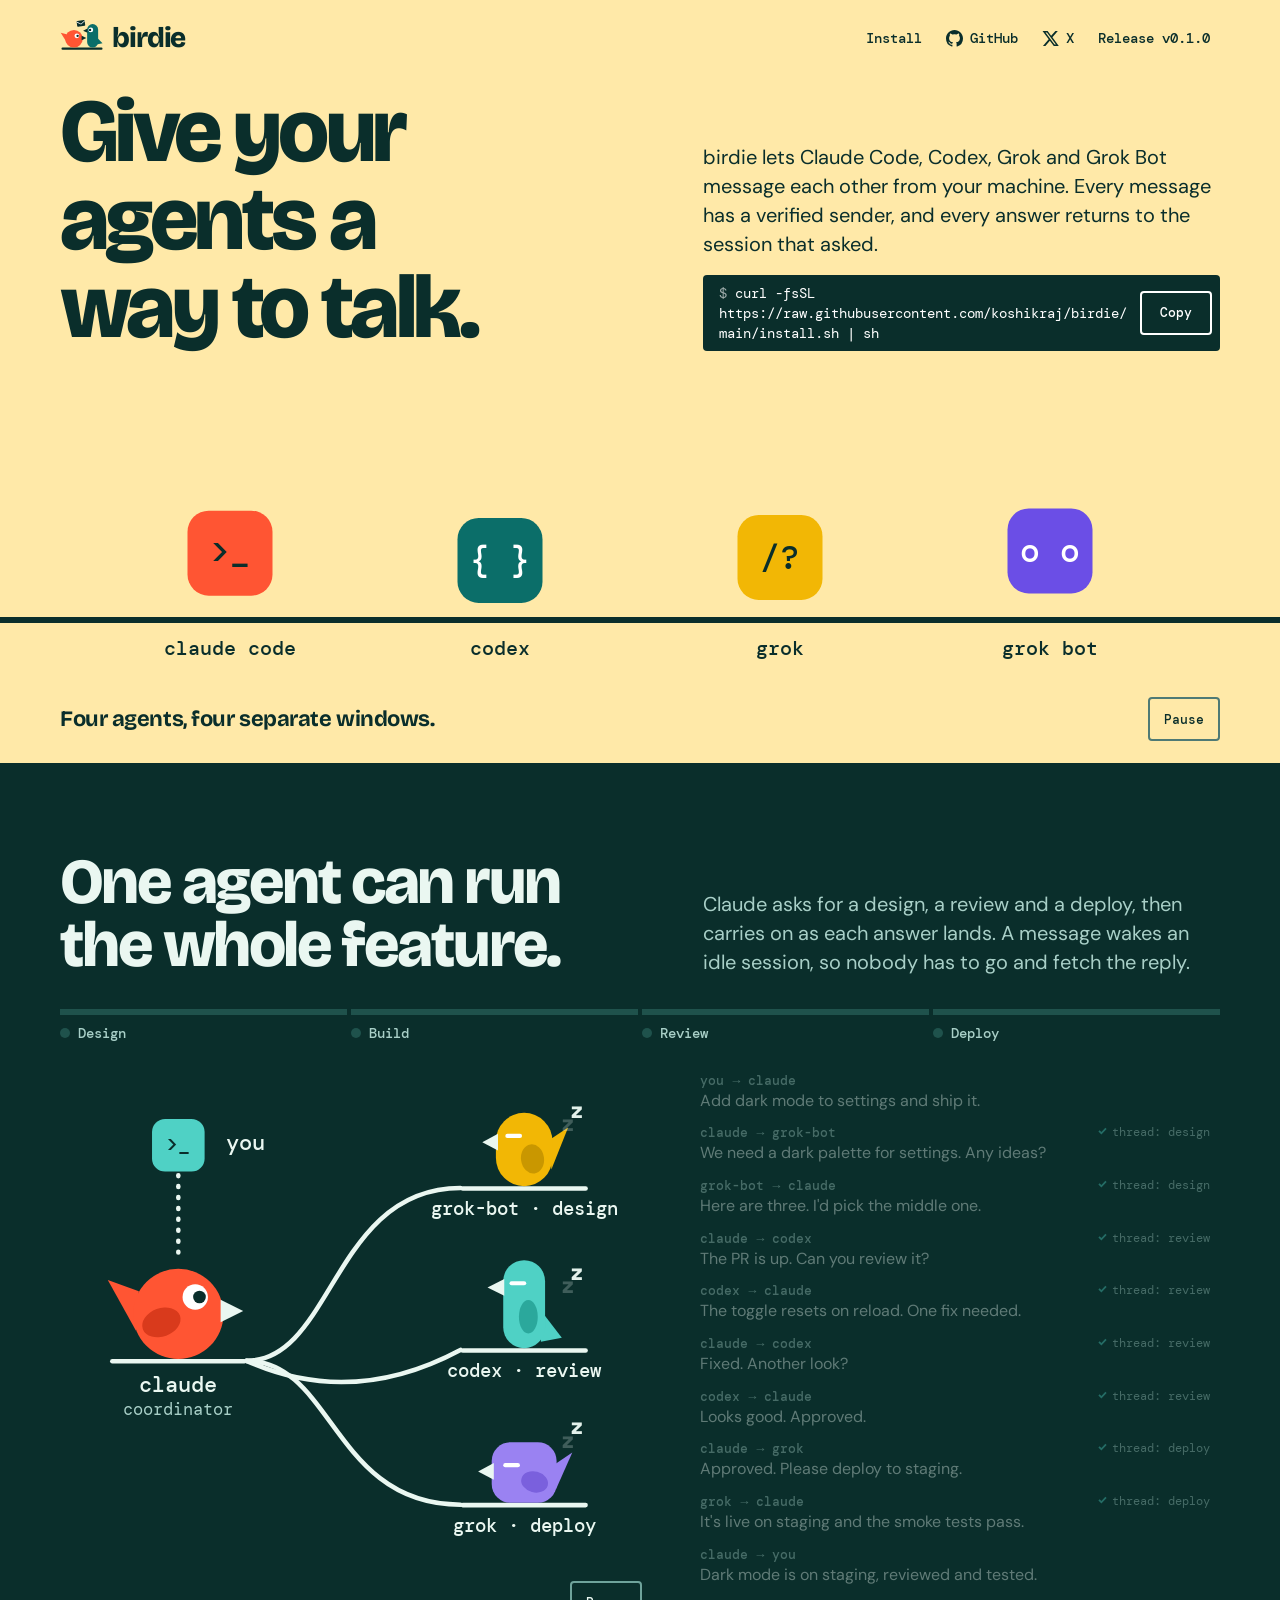
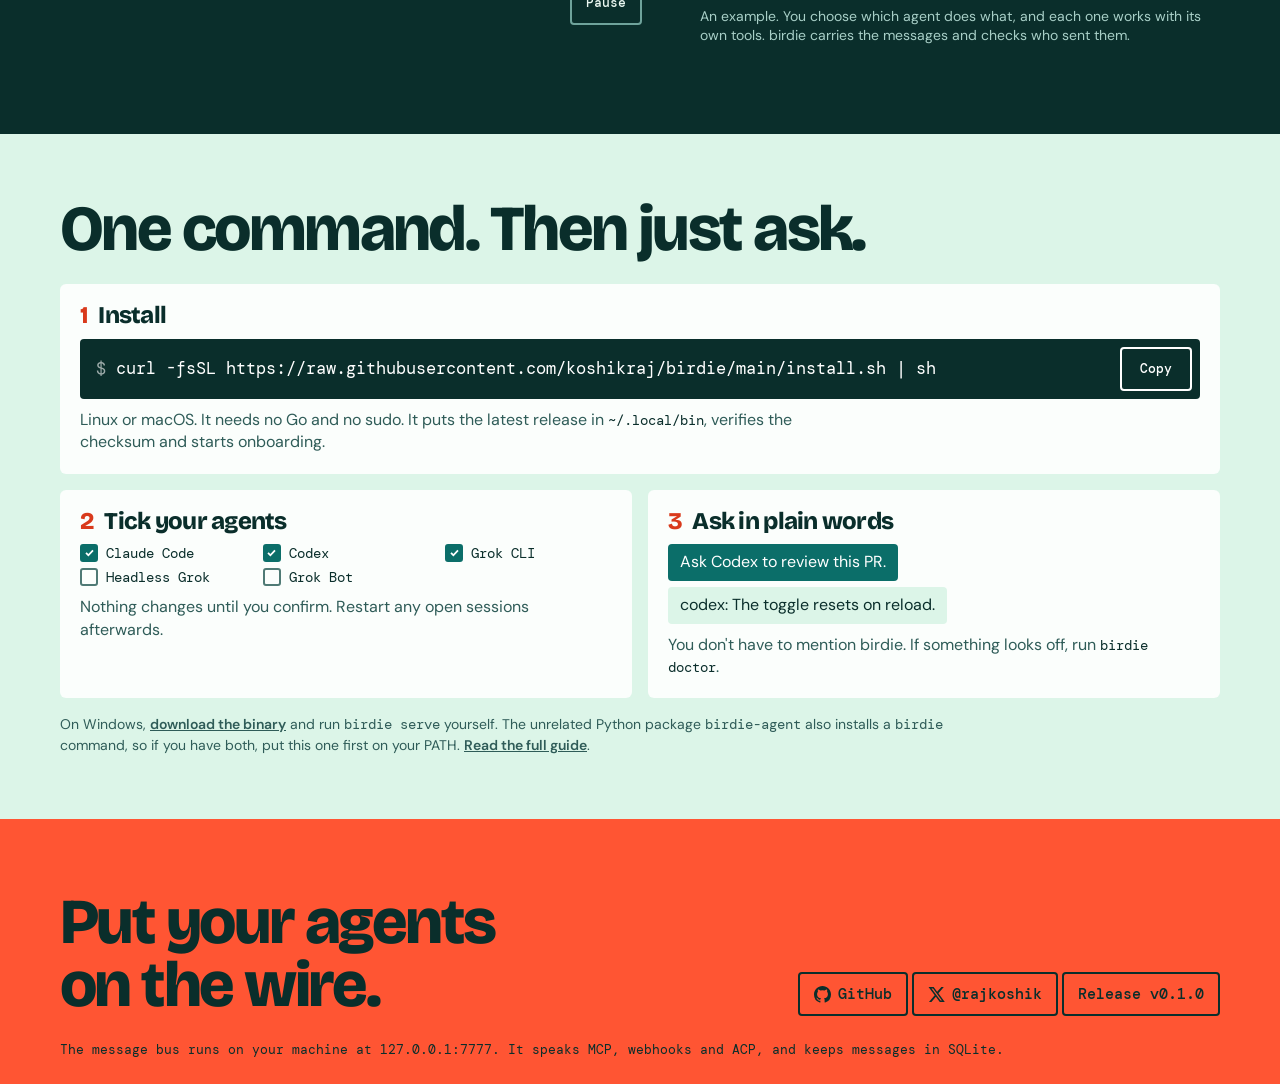
==== site/index.html @ 7dfd3ac6 "Add the birdie landing page One self-contained page built from the design system. App icons land on " ====
<!doctype html>
<html lang="en">
<head>
<meta charset="utf-8">
<meta name="viewport" content="width=device-width, initial-scale=1, viewport-fit=cover">
<title>birdie: give your agents a way to talk</title>
<meta name="description" content="birdie lets the AI agents on your machine message each other, with verified senders and answers that return to the session that asked.">
<meta property="og:title" content="birdie: give your agents a way to talk">
<meta property="og:description" content="birdie lets the AI agents on your machine message each other, with verified senders and answers that return to the session that asked.">
<link rel="icon" type="image/svg+xml" href="[data-uri]">
<link rel="preconnect" href="https://fonts.googleapis.com">
<link rel="preconnect" href="https://fonts.gstatic.com" crossorigin>
<link rel="stylesheet" href="https://fonts.googleapis.com/css2?family=Bricolage+Grotesque:opsz,wght@12..96,700;12..96,800&family=DM+Mono:wght@400;500&family=DM+Sans:opsz,wght@9..40,400;9..40,500;9..40,600&display=swap">
<style>
/* Layout: one wire runs edge to edge through the hero, then three bands: night for the flow, ground for install, tomato to close.
   Colors and type are the birdie design tokens (design/tokens.json). */
:root {
  --tomato: #FF5533; --tomato-deep: #D93A1C; --brand-ink: #0A2E2B; --brand-butter: #FFE9A8; --brand-teal-bright: #4FD1C5;
  --ground: #DCF5E8; --surface: #FBFEFC; --stage: #FFE9A8; --ink: #0A2E2B; --ink-muted: #2F5C58; --divider: #B9DFCE; --border: #4F7A75;
  --action: #0A2E2B; --on-action: #FFFFFF; --action-hover: #0B6E69; --accent: #0B6E69; --on-accent: #FFFFFF; --focus: #0B6E69;
  --bird-line: #0A2E2B; --bird-eye: #FFFFFF; --bird-pupil: #0A2E2B; --letter: #FFFFFF; --letter-edge: #0A2E2B;
  --fold-request: #FF5533; --fold-reply: #0B6E69; --mark-letter: #0A2E2B; --mark-fold: #FFFFFF;
  --agent-1: #FF5533; --agent-1-wing: #D93A1C; --agent-1-on: #0A2E2B;
  --agent-2: #0B6E69; --agent-2-wing: #08524E; --agent-2-on: #FFFFFF;
  --agent-3: #F2B705; --agent-3-wing: #C99700; --agent-3-on: #0A2E2B;
  --agent-4: #6B4EE6; --agent-4-wing: #5238C2; --agent-4-on: #FFFFFF;
  --font-display: "Bricolage Grotesque", system-ui, sans-serif;
  --font-text: "DM Sans", system-ui, sans-serif;
  --font-mono: "DM Mono", ui-monospace, Menlo, Consolas, monospace;
  --gutter: clamp(16px, 4vw, 40px);
}
@media (prefers-color-scheme: dark) {
  :root:not([data-theme="light"]) {
    color-scheme: dark;
    --ground: #0A2E2B; --surface: #103B37; --stage: #164541; --ink: #EAF7F1; --ink-muted: #A8CFC7; --divider: #1F524C; --border: #6FA39B;
    --action: #4FD1C5; --on-action: #0A2E2B; --action-hover: #7FE0D6; --accent: #4FD1C5; --on-accent: #0A2E2B; --focus: #4FD1C5;
    --bird-line: #EAF7F1; --mark-letter: #FFFFFF; --mark-fold: #0A2E2B;
    --agent-2: #4FD1C5; --agent-2-wing: #2BA89C; --agent-2-on: #0A2E2B;
    --agent-4: #9A82F2; --agent-4-wing: #7A60DD; --agent-4-on: #0A2E2B;
  }
}
:root[data-theme="dark"] {
  color-scheme: dark;
  --ground: #0A2E2B; --surface: #103B37; --stage: #164541; --ink: #EAF7F1; --ink-muted: #A8CFC7; --divider: #1F524C; --border: #6FA39B;
  --action: #4FD1C5; --on-action: #0A2E2B; --action-hover: #7FE0D6; --accent: #4FD1C5; --on-accent: #0A2E2B; --focus: #4FD1C5;
  --bird-line: #EAF7F1; --mark-letter: #FFFFFF; --mark-fold: #0A2E2B;
  --agent-2: #4FD1C5; --agent-2-wing: #2BA89C; --agent-2-on: #0A2E2B;
  --agent-4: #9A82F2; --agent-4-wing: #7A60DD; --agent-4-on: #0A2E2B;
}
/* The flow band is night in both themes. */
.night {
  --ground: #0A2E2B; --surface: #103B37; --stage: #164541; --ink: #EAF7F1; --ink-muted: #A8CFC7; --divider: #1F524C; --border: #6FA39B;
  --action: #4FD1C5; --on-action: #0A2E2B; --action-hover: #7FE0D6; --accent: #4FD1C5; --on-accent: #0A2E2B; --focus: #4FD1C5;
  --bird-line: #EAF7F1;
  --agent-2: #4FD1C5; --agent-2-wing: #2BA89C; --agent-2-on: #0A2E2B;
  --agent-4: #9A82F2; --agent-4-wing: #7A60DD; --agent-4-on: #0A2E2B;
  background: var(--ground); color: var(--ink);
}

* { box-sizing: border-box; }
html { scroll-behavior: smooth; }
@media (prefers-reduced-motion: reduce) { html { scroll-behavior: auto; } }
body { margin: 0; background: var(--ground); color: var(--ink); font: 400 17px/1.5 var(--font-text); overflow-x: clip; }
a { color: inherit; }
:focus-visible { outline: 2px solid var(--focus); outline-offset: 2px; border-radius: 4px; }
h1, h2, h3, p, ol, ul { margin: 0; padding: 0; }
ol, ul { list-style: none; }
h1, h2 { font-family: var(--font-display); font-weight: 800; letter-spacing: -0.04em; line-height: 0.98; text-wrap: balance; }
h1 { font-size: clamp(46px, 7vw, 92px); }
h2 { font-size: clamp(36px, 5vw, 64px); }
.wrap { max-width: 1240px; margin-inline: auto; padding-left: max(var(--gutter), env(safe-area-inset-left, 0px)); padding-right: max(var(--gutter), env(safe-area-inset-right, 0px)); }
.lede { font-size: clamp(17px, 1.6vw, 20px); line-height: 1.45; max-width: 58ch; }
code, .mono { font-family: var(--font-mono); }

/* Header */
.top { display: flex; flex-wrap: wrap; align-items: center; justify-content: space-between; gap: 8px 20px; padding-block: 16px; }
.brand { display: inline-flex; align-items: center; gap: 8px; text-decoration: none; font: 800 28px/1 var(--font-display); letter-spacing: -0.04em; }
.brand svg { width: 44px; height: 44px; display: block; }
.links { display: flex; flex-wrap: wrap; align-items: center; gap: 4px; font: 500 14px/1.2 var(--font-mono); }
.links a { display: inline-flex; align-items: center; gap: 7px; min-height: 44px; padding-inline: 10px; border-radius: 4px; text-decoration: none; white-space: nowrap; }
.links a:hover { background: color-mix(in srgb, var(--ink) 10%, transparent); }
.links svg { width: 17px; height: 17px; flex: none; fill: currentColor; }

/* Hero */
.hero { background: var(--stage); overflow-x: clip; }
.hero-copy { display: grid; grid-template-columns: minmax(0, 1.15fr) minmax(0, 1fr); gap: 20px 48px; align-items: end; padding-block: 12px 4px; }
.hero-side { display: flex; flex-direction: column; gap: 16px; min-width: 0; }
.stage { position: relative; padding-bottom: 20px; }
.stage svg { display: block; width: 100%; height: auto; overflow: visible; }
.stage-foot { display: flex; align-items: center; justify-content: space-between; gap: 16px; min-height: 48px; }
.caption { font: 700 clamp(17px, 1.9vw, 22px)/1.2 var(--font-display); letter-spacing: -0.02em; min-width: 0; }
.ctl { flex: none; min-height: 44px; padding: 0 14px; border: 2px solid var(--border); border-radius: 4px; background: transparent; color: var(--ink); font: 500 13px/1 var(--font-mono); cursor: pointer; }
.ctl:hover { background: color-mix(in srgb, var(--ink) 10%, transparent); }

/* Install command */
.cmd { display: flex; align-items: center; gap: 12px; padding: 8px 8px 8px 16px; border-radius: 4px; background: var(--action); color: var(--on-action); min-width: 0; }
.cmd code { flex: 1; min-width: 0; font-size: 14px; line-height: 1.45; overflow-wrap: anywhere; }
.cmd code::before { content: "$ "; opacity: 0.6; }
.cmd button { flex: none; min-height: 44px; min-width: 72px; padding: 0 12px; border: 2px solid var(--on-action); border-radius: 4px; background: transparent; color: var(--on-action); font: 500 13px/1 var(--font-mono); cursor: pointer; }
.cmd button:hover { background: color-mix(in srgb, var(--on-action) 16%, transparent); }
.cmd button:focus-visible { outline-color: var(--on-action); }

/* Flow */
.flow { padding-block: clamp(48px, 7vw, 88px); }
.flow-head { display: grid; grid-template-columns: minmax(0, 1.15fr) minmax(0, 1fr); gap: 16px 48px; align-items: end; }
.flow-head p { color: var(--ink-muted); }
.miles { display: grid; grid-template-columns: repeat(4, minmax(0, 1fr)); gap: 4px; margin-block: 32px 24px; }
.miles li { display: flex; align-items: center; gap: 8px; min-width: 0; padding-top: 10px; border-top: 6px solid var(--divider); font: 500 14px/1.2 var(--font-mono); color: var(--ink-muted); transition: color .2s, border-color .2s; }
.miles li::before { content: ""; flex: none; width: 10px; height: 10px; border-radius: 50%; background: var(--divider); transition: background .2s; }
.miles li[data-s="active"] { color: var(--ink); border-top-color: var(--tomato); }
.miles li[data-s="active"]::before { background: var(--tomato); }
.miles li[data-s="done"] { color: var(--ink); border-top-color: var(--brand-teal-bright); }
.miles li[data-s="done"]::before { background: var(--brand-teal-bright); }
.flow-grid { display: grid; grid-template-columns: minmax(0, 1.1fr) minmax(0, 1fr); gap: 24px 48px; align-items: start; }
.flow-stage { min-width: 0; }
.flow-stage svg { display: block; width: 100%; height: auto; }
.flow-now { display: none; min-height: 72px; font-size: 16px; line-height: 1.35; }
.flow-now b { display: block; font: 500 13px/1.3 var(--font-mono); color: var(--ink-muted); }
.log { display: flex; flex-direction: column; min-width: 0; }
.log li { display: grid; grid-template-columns: minmax(0, 1fr) auto; gap: 1px 12px; padding: 7px 10px; border-radius: 4px; transition: opacity .25s, background .25s; }
.log .who { font: 500 13px/1.3 var(--font-mono); color: var(--ink-muted); min-width: 0; }
.log .tid { font: 400 12px/1.3 var(--font-mono); color: var(--ink-muted); white-space: nowrap; }
.log .tid svg { width: 11px; height: 11px; vertical-align: -1px; margin-right: 4px; fill: var(--brand-teal-bright); }
.log .txt { grid-column: 1 / -1; font-size: 16px; line-height: 1.3; }
.log li[data-s="future"] { opacity: 0.38; }
.log li[data-s="now"] { background: var(--surface); }
.note { margin-top: 14px; padding-inline: 10px; font-size: 14px; line-height: 1.4; color: var(--ink-muted); }
.flow-foot { display: flex; justify-content: flex-end; }

/* Install */
.install { padding-block: clamp(40px, 5vw, 64px); }
.install h2 { margin-bottom: 24px; }
.steps { display: grid; grid-template-columns: repeat(2, minmax(0, 1fr)); gap: 16px; }
.step { display: flex; flex-direction: column; gap: 10px; min-width: 0; padding: 18px 20px 20px; border-radius: 6px; background: var(--surface); }
.step-1 { grid-column: 1 / -1; }
.step h3 { display: flex; align-items: baseline; gap: 10px; font: 800 24px/1.1 var(--font-display); letter-spacing: -0.03em; }
.step h3 span { color: var(--tomato-deep); }
:root[data-theme="dark"] .step h3 span { color: var(--tomato); }
@media (prefers-color-scheme: dark) { :root:not([data-theme="light"]) .step h3 span { color: var(--tomato); } }
.step p { font-size: 16px; line-height: 1.4; color: var(--ink-muted); max-width: 70ch; }
.step code.inl { font-size: 14px; color: var(--ink); }
.step-1 .cmd code { font-size: clamp(13px, 1.5vw, 17px); }
.ticks { display: grid; grid-template-columns: repeat(auto-fit, minmax(150px, 1fr)); gap: 6px 16px; font: 400 14px/1.3 var(--font-mono); }
.ticks li { display: flex; align-items: center; gap: 8px; min-width: 0; }
.ticks i { flex: none; display: grid; place-items: center; width: 18px; height: 18px; border: 2px solid var(--border); border-radius: 3px; }
.ticks .on i { background: var(--accent); border-color: var(--accent); }
.ticks svg { width: 11px; height: 11px; fill: var(--on-accent); }
.chat { display: flex; flex-direction: column; gap: 6px; align-items: flex-start; }
.chat span { max-width: 100%; padding: 8px 12px; border-radius: 4px; font-size: 16px; line-height: 1.3; }
.chat .me { background: var(--accent); color: var(--on-accent); }
.chat .them { background: var(--ground); color: var(--ink); }
.fine { margin-top: 16px; font-size: 14px; line-height: 1.45; color: var(--ink-muted); max-width: 95ch; }
.fine a { font-weight: 600; }

/* Close */
.close { background: var(--tomato); color: var(--brand-ink); --focus: var(--brand-ink); }
.close-in { display: grid; grid-template-columns: minmax(0, 1fr) auto; gap: 24px 48px; align-items: end; padding-block: clamp(40px, 6vw, 72px) 24px; }
.close h2 { max-width: 12ch; }
.close .links { font-size: 15px; justify-content: flex-end; }
.close .links a { border: 2px solid var(--brand-ink); padding-inline: 14px; }
.close .links a:hover { background: var(--brand-ink); color: var(--tomato); }
.close-note { padding-bottom: 24px; font: 400 13px/1.5 var(--font-mono); }

@media (max-width: 900px) {
  .hero-copy, .flow-head, .flow-grid, .close-in { grid-template-columns: minmax(0, 1fr); }
  .flow-now { display: block; }
  .close .links { justify-content: flex-start; }
}
@media (max-width: 640px) {
  .steps { grid-template-columns: minmax(0, 1fr); }
  .miles li { flex-direction: column; align-items: flex-start; gap: 4px; font-size: 13px; }
  .links a { padding-inline: 8px; }
  .cmd { flex-wrap: wrap; }
  .cmd code { flex-basis: 100%; }
  .cmd button { flex: 1; }
}
@media (prefers-reduced-motion: reduce) { .log li, .miles li, .miles li::before { transition: none; } }
</style>
</head>
<body>
<header class="hero" id="top">
  <div class="wrap">
    <nav class="top" aria-label="Main">
      <a class="brand" href="#top" aria-label="birdie home">
        <svg viewBox="0 0 120 120" aria-hidden="true"><rect x="4" y="86" width="112" height="6" rx="3" style="fill:var(--bird-line)"/><path style="fill:var(--tomato)" d="M18 50 L2 46 L16 68 Z"/><circle cx="38" cy="62" r="24" style="fill:var(--tomato)"/><path style="fill:var(--bird-line)" d="M59 54 L72 60 L59 66 Z"/><circle cx="46" cy="54" r="6.5" fill="#FFFFFF"/><circle cx="48" cy="54" r="3.2" fill="#0A2E2B"/><path style="fill:var(--agent-2)" d="M100 58 L116 74 L100 78 Z"/><rect x="74" y="22" width="30" height="64" rx="15" style="fill:var(--agent-2)"/><path style="fill:var(--bird-line)" d="M75 34 L63 40 L75 46 Z"/><circle cx="84" cy="38" r="6.5" fill="#FFFFFF"/><circle cx="82" cy="38" r="3.2" fill="#0A2E2B"/><g transform="rotate(-8 57 20)"><rect x="46" y="12" width="22" height="16" rx="2" style="fill:var(--mark-letter)"/><path style="fill:var(--mark-fold)" d="M46 13.5 L57 21 L68 13.5 L68 16 L57 23.5 L46 16 Z"/></g></svg>
        birdie
      </a>
      <div class="links">
        <a href="#install">Install</a>
        <a href="https://github.com/koshikraj/birdie"><svg viewBox="0 0 16 16" aria-hidden="true"><path d="M8 0C3.58 0 0 3.58 0 8a8 8 0 0 0 5.47 7.59c.4.07.55-.17.55-.38v-1.34c-2.23.48-2.7-1.07-2.7-1.07-.36-.92-.89-1.17-.89-1.17-.73-.5.05-.49.05-.49.8.06 1.23.83 1.23.83.71 1.22 1.87.87 2.33.66.07-.52.28-.87.5-1.07-1.77-.2-3.64-.89-3.64-3.95 0-.87.31-1.59.82-2.15-.08-.2-.36-1.02.08-2.12 0 0 .67-.21 2.2.82a7.6 7.6 0 0 1 4 0c1.53-1.04 2.2-.82 2.2-.82.44 1.1.16 1.92.08 2.12.51.56.82 1.27.82 2.15 0 3.07-1.87 3.75-3.65 3.95.29.25.54.73.54 1.48v2.2c0 .21.15.46.55.38A8 8 0 0 0 16 8c0-4.42-3.58-8-8-8Z"/></svg>GitHub</a>
        <a href="https://x.com/rajkoshik"><svg viewBox="0 0 16 16" aria-hidden="true"><path d="M12.6 1h2.3L9.8 6.8 15.8 15h-4.7L7.4 10.100 3.200 15H.9l5.400-6.200L.5 1h4.800l3.300 4.500L12.600 1Zm-.8 12.600h1.300L4.700 2.300H3.300l8.500 11.300Z"/></svg>X</a>
        <a href="https://github.com/koshikraj/birdie/releases/latest">Release v0.1.0</a>
      </div>
    </nav>
    <div class="hero-copy">
      <h1>Give your agents a way to talk.</h1>
      <div class="hero-side">
        <p class="lede">birdie lets Claude Code, Codex, Grok and Grok Bot message each other from your machine. Every message has a verified sender, and every answer returns to the session that asked.</p>
        <div class="cmd"><code>curl -fsSL https://raw.githubusercontent.com/koshikraj/birdie/main/install.sh | sh</code><button type="button" id="copy-hero" data-copy>Copy</button></div>
      </div>
    </div>
    <div class="stage">
      <svg id="hero-svg" role="img" aria-label="Four app icons named claude code, codex, grok and grok bot land on a wire and turn into birds. They pass letters along the wire and answer each other, then turn back into icons."></svg>
      <div class="stage-foot">
        <p class="caption" id="hero-caption">Four agents, four separate windows.</p>
        <button type="button" class="ctl" id="hero-ctl">Pause</button>
      </div>
    </div>
  </div>
</header>

<main>
  <section class="night flow" aria-labelledby="flow-title">
    <div class="wrap">
      <div class="flow-head">
        <h2 id="flow-title">One agent can run the whole feature.</h2>
        <p class="lede">Claude asks for a design, a review and a deploy, then carries on as each answer lands. A message wakes an idle session, so nobody has to go and fetch the reply.</p>
      </div>
      <ol class="miles" aria-label="Feature progress">
        <li data-m="0" data-s="done">Design</li>
        <li data-m="1" data-s="done">Build</li>
        <li data-m="2" data-s="done">Review</li>
        <li data-m="3" data-s="done">Deploy</li>
      </ol>
      <div class="flow-grid">
        <div class="flow-stage">
          <svg id="flow-svg" viewBox="0 0 640 566" role="img" aria-label="A red bird named claude sits at the center of three wires. Letters travel to grok-bot for design, codex for review and grok for deploy, and answers travel back."></svg>
          <p class="flow-now" id="flow-now" aria-hidden="true"></p>
          <div class="flow-foot"><button type="button" class="ctl" id="flow-ctl">Play</button></div>
        </div>
        <div>
          <ol class="log" id="log" aria-label="Example messages"></ol>
          <p class="note">An example. You choose which agent does what, and each one works with its own tools. birdie carries the messages and checks who sent them.</p>
        </div>
      </div>
    </div>
  </section>

  <section class="install wrap" id="install" aria-labelledby="install-title">
    <h2 id="install-title">One command. Then just ask.</h2>
    <ol class="steps">
      <li class="step step-1">
        <h3><span>1</span>Install</h3>
        <div class="cmd"><code>curl -fsSL https://raw.githubusercontent.com/koshikraj/birdie/main/install.sh | sh</code><button type="button" id="copy-install" data-copy>Copy</button></div>
        <p>Linux or macOS. It needs no Go and no sudo. It puts the latest release in <code class="inl">~/.local/bin</code>, verifies the checksum and starts onboarding.</p>
      </li>
      <li class="step">
        <h3><span>2</span>Tick your agents</h3>
        <ul class="ticks" aria-label="Agents you can connect">
          <li class="on"><i><svg viewBox="0 0 12 12" aria-hidden="true"><path d="M1.500 6 2.900 4.600 4.800 6.500 9.100 2 10.500 3.400 4.800 9.300Z"/></svg></i>Claude Code</li>
          <li class="on"><i><svg viewBox="0 0 12 12" aria-hidden="true"><path d="M1.500 6 2.900 4.600 4.800 6.500 9.100 2 10.500 3.400 4.800 9.300Z"/></svg></i>Codex</li>
          <li class="on"><i><svg viewBox="0 0 12 12" aria-hidden="true"><path d="M1.500 6 2.900 4.600 4.800 6.500 9.100 2 10.500 3.400 4.800 9.300Z"/></svg></i>Grok CLI</li>
          <li><i></i>Headless Grok</li>
          <li><i></i>Grok Bot</li>
        </ul>
        <p>Nothing changes until you confirm. Restart any open sessions afterwards.</p>
      </li>
      <li class="step">
        <h3><span>3</span>Ask in plain words</h3>
        <div class="chat"><span class="me">Ask Codex to review this PR.</span><span class="them">codex: The toggle resets on reload.</span></div>
        <p>You don't have to mention birdie. If something looks off, run <code class="inl">birdie doctor</code>.</p>
      </li>
    </ol>
    <p class="fine">On Windows, <a href="https://github.com/koshikraj/birdie/releases/latest">download the binary</a> and run <code>birdie serve</code> yourself. The unrelated Python package <code>birdie-agent</code> also installs a <code>birdie</code> command, so if you have both, put this one first on your PATH. <a href="https://github.com/koshikraj/birdie#readme">Read the full guide</a>.</p>
  </section>
</main>

<footer class="close">
  <div class="wrap">
    <div class="close-in">
      <h2>Put your agents on the wire.</h2>
      <div class="links">
        <a href="https://github.com/koshikraj/birdie"><svg viewBox="0 0 16 16" aria-hidden="true"><path d="M8 0C3.58 0 0 3.58 0 8a8 8 0 0 0 5.47 7.59c.4.07.55-.17.55-.38v-1.34c-2.23.48-2.7-1.07-2.7-1.07-.36-.92-.89-1.17-.89-1.17-.73-.5.05-.49.05-.49.8.06 1.23.83 1.23.83.71 1.22 1.87.87 2.33.66.07-.52.28-.87.5-1.07-1.77-.2-3.64-.89-3.64-3.95 0-.87.31-1.59.82-2.15-.08-.2-.36-1.02.08-2.12 0 0 .67-.21 2.2.82a7.6 7.6 0 0 1 4 0c1.53-1.04 2.2-.82 2.2-.82.44 1.1.16 1.92.08 2.12.51.56.82 1.27.82 2.15 0 3.07-1.87 3.75-3.65 3.95.29.25.54.73.54 1.48v2.2c0 .21.15.46.55.38A8 8 0 0 0 16 8c0-4.42-3.58-8-8-8Z"/></svg>GitHub</a>
        <a href="https://x.com/rajkoshik"><svg viewBox="0 0 16 16" aria-hidden="true"><path d="M12.6 1h2.3L9.8 6.8 15.8 15h-4.7L7.4 10.100 3.200 15H.9l5.400-6.200L.5 1h4.800l3.300 4.500L12.600 1Zm-.8 12.600h1.300L4.700 2.300H3.300l8.500 11.300Z"/></svg>@rajkoshik</a>
        <a href="https://github.com/koshikraj/birdie/releases/latest">Release v0.1.0</a>
      </div>
    </div>
    <p class="close-note">The message bus runs on your machine at 127.0.0.1:7777. It speaks MCP, webhooks and ACP, and keeps messages in SQLite.</p>
  </div>
</footer>

<script>
(function () {
  "use strict";
  var NS = "http://www.w3.org/2000/svg";
  var reduced = window.matchMedia("(prefers-reduced-motion: reduce)");

  /* ---------- helpers ---------- */
  function el(name, attrs, parent, text) {
    var n = document.createElementNS(NS, name);
    for (var k in attrs) n.setAttribute(k, attrs[k]);
    if (text != null) n.textContent = text;
    if (parent) parent.appendChild(n);
    return n;
  }
  function fill(token) { return "fill:var(--" + token + ")"; }
  function clamp(v) { return v < 0 ? 0 : v > 1 ? 1 : v; }
  function seg(t, a, b) { return clamp((t - a) / (b - a)); }
  function lerp(a, b, p) { return a + (b - a) * p; }
  function inOut(p) { return p < 0.5 ? 2 * p * p : 1 - Math.pow(-2 * p + 2, 2) / 2; }
  function outCubic(p) { return 1 - Math.pow(1 - p, 3); }
  function back(p) { var c = 2.2; return p >= 1 ? 1 : 1 + (c + 1) * Math.pow(p - 1, 3) + c * Math.pow(p - 1, 2); }
  function bump(t, at, dur) { var p = seg(t, at, at + dur); return p > 0 && p < 1 ? Math.sin(Math.PI * p) : 0; }
  function hops(t, list, dur, height) { var y = 0; for (var i = 0; i < list.length; i++) y += bump(t, list[i], dur) * height; return y; }
  function show(n, on) { n.style.display = on ? "" : "none"; }

  /* ---------- bird: one body rect that morphs between an app tile and a bird ---------- */
  var SPECS = {
    dot:  { name: "dot",  c: 1, glyph: ">_", w: 64, h: 64, rx: 32, tail: "-28,-48 -50,-56 -30,-20", beak: "30,-42 46,-34 30,-26", eye: [12, -44], wing: [-12, -26, 14, 10, -20] },
    dash: { name: "dash", c: 2, glyph: "{ }", w: 40, h: 84, rx: 20, tail: "-16,-36 -36,-10 -16,-6", beak: "19,-66 35,-58 19,-50", eye: [6, -62], wing: [-4, -30, 9, 16, 0] },
    arch: { name: "arch", c: 3, glyph: "/?", w: 54, h: 70, rx: 27, tail: "-24,-44 -42,-56 -26,-16", beak: "25,-50 40,-42 25,-34", eye: [10, -48], wing: [-8, -26, 11, 14, 8] },
    box:  { name: "box",  c: 4, glyph: "o o", w: 62, h: 58, rx: 18, tail: "-28,-36 -46,-48 -30,-12", beak: "29,-38 44,-30 29,-22", eye: [12, -36], wing: [-10, -20, 13, 10, -15] }
  };
  var TILE = { w: 68, h: 68, rx: 17 };
  function pts(str) { return str.split(" ")[0].split(",").map(Number); }

  function makeBird(parent, spec, face, tileColor) {
    var c = spec.c, g = el("g", {}, parent), turn = el("g", { transform: "scale(" + face + " 1)" }, g);
    var bodyFill = tileColor || ("agent-" + c);
    var tail = el("polygon", { points: spec.tail, style: fill("agent-" + c) }, turn);
    var body = el("rect", { style: fill(bodyFill) }, turn);
    var wing = el("ellipse", { rx: spec.wing[2], ry: spec.wing[3], style: fill("agent-" + c + "-wing") }, turn);
    var beak = el("polygon", { points: spec.beak, style: fill("bird-line") }, turn);
    var eyeW = el("circle", { r: 9, cx: spec.eye[0], cy: spec.eye[1], style: fill("bird-eye") }, turn);
    var eyeP = el("circle", { r: 4.5, cx: spec.eye[0] + 3, cy: spec.eye[1], style: fill("bird-pupil") }, turn);
    var eyeS = el("rect", { x: spec.eye[0] - 8, y: spec.eye[1] - 2, width: 16, height: 4, rx: 2, style: fill("bird-eye") }, turn);
    var glyph = el("text", { x: 0, y: -25, "text-anchor": "middle", "font-size": 26, "font-weight": 500, style: "font-family:var(--font-mono);" + fill(tileColor ? "on-action" : "agent-" + c + "-on") }, g, spec.glyph);
    var tp = pts(spec.tail), bp = pts(spec.beak);
    function part(n, ox, oy, s, extra) {
      n.setAttribute("transform", "translate(" + ox + " " + oy + ") scale(" + s + ") translate(" + (-ox) + " " + (-oy) + ")" + (extra || ""));
      show(n, s > 0.01);
    }
    return {
      g: g,
      update: function (o) {
        var p = o.p, s = o.s || 1;
        var w = lerp(TILE.w, spec.w, p), h = lerp(TILE.h, spec.h, p);
        w = Math.max(10, w); h = Math.max(10, h);
        var rx = Math.min(Math.max(lerp(TILE.rx, spec.rx, p), 4), w / 2, h / 2);
        body.setAttribute("x", -w / 2); body.setAttribute("y", -h); body.setAttribute("width", w); body.setAttribute("height", h); body.setAttribute("rx", rx);
        var parts = clamp((p - 0.35) / 0.65);
        part(tail, tp[0], tp[1], parts);
        part(beak, bp[0], bp[1] + 8, parts);
        part(wing, spec.wing[0], spec.wing[1], parts);
        wing.setAttribute("cx", spec.wing[0]); wing.setAttribute("cy", spec.wing[1]);
        var wr = spec.wing[4] ? "rotate(" + spec.wing[4] + " " + spec.wing[0] + " " + spec.wing[1] + ")" : "";
        if (parts > 0.01) wing.setAttribute("transform", "translate(" + spec.wing[0] + " " + spec.wing[1] + ") scale(" + parts + ") translate(" + (-spec.wing[0]) + " " + (-spec.wing[1]) + ") " + wr);
        var eyes = clamp((p - 0.5) / 0.5);
        var asleep = !!o.asleep && eyes > 0.5;
        part(eyeW, spec.eye[0], spec.eye[1], asleep ? 0 : eyes);
        part(eyeP, spec.eye[0] + 3, spec.eye[1], asleep ? 0 : eyes);
        show(eyeS, asleep);
        var gl = clamp(1 - p / 0.3);
        glyph.setAttribute("opacity", gl); show(glyph, gl > 0.01);
        g.setAttribute("transform", "translate(" + o.x + " " + o.y + ") rotate(" + (o.lean || 0) + ") scale(" + s + ")");
      }
    };
  }

  function makeLetter(parent, tone) {
    var g = el("g", {}, parent);
    el("rect", { x: -17, y: -12, width: 34, height: 24, rx: 3, style: fill("letter-edge") }, g);
    el("rect", { x: -15, y: -10, width: 30, height: 20, rx: 1.500, style: fill("letter") }, g);
    el("path", { d: "M-15 -9 L0 2 L15 -9 L15 -5 L0 6 L-15 -5 Z", style: fill(tone === "reply" ? "fold-reply" : "fold-request") }, g);
    return g;
  }

  function makeBubble(parent, text, fs) {
    var W = text.length * fs * 0.6 + fs * 1.4, H = fs * 2;
    var g = el("g", {}, parent);
    var tail = el("polygon", { style: "fill:var(--surface);stroke:var(--bird-line);stroke-width:2.500;stroke-linejoin:round" }, g);
    el("rect", { x: -W / 2, y: -H - 9, width: W, height: H, rx: 8, style: "fill:var(--surface);stroke:var(--bird-line);stroke-width:2.500" }, g);
    var patch = el("rect", { y: -11, width: 18, height: 4, style: fill("surface") }, g);
    el("text", { x: 0, y: -H / 2 - 9 + fs * 0.35, "text-anchor": "middle", "font-size": fs, "font-weight": 500, style: "font-family:var(--font-mono);" + fill("ink") }, g, text);
    return {
      w: W,
      update: function (cx, by, s, tailX) {
        show(g, s > 0.01);
        if (s <= 0.01) return;
        var off = Math.max(-W / 2 + 16, Math.min(W / 2 - 16, tailX - cx));
        tail.setAttribute("points", (off - 8) + ",-10 " + off + ",1 " + (off + 8) + ",-10");
        patch.setAttribute("x", off - 9);
        g.setAttribute("transform", "translate(" + cx + " " + by + ") scale(" + s + ")");
      }
    };
  }

  /* ---------- hero: icons land on a wire, turn into birds, trade letters, turn back ---------- */
  var heroSvg = document.getElementById("hero-svg"), heroCaption = document.getElementById("hero-caption");
  var HERO_T = 16;
  var CAPTIONS = [
    [0, "Four agents, four separate windows."],
    [1.4, "birdie puts them on one wire."],
    [3.3, "Any agent can message any other."],
    [7.1, "A message wakes an idle session."],
    [10.8, "Every answer returns to the session that asked."],
    [14.2, "Install it once. They stay connected."]
  ];
  var HERO_AGENTS = [
    { label: "claude code", spec: SPECS.dot, face: 1, morph: 1.5, pushes: [4.0, 10.8], hops: [6.9, 12.0] },
    { label: "codex", spec: SPECS.dash, face: 1, morph: 1.85, pushes: [7.7, 11.3], hops: [10.2, 12.5] },
    { label: "grok", spec: SPECS.arch, face: -1, morph: 2.2, pushes: [5.9, 11.5], hops: [5.0, 12.3] },
    { label: "grok bot", spec: SPECS.box, face: -1, morph: 2.55, pushes: [9.4, 11.0], hops: [8.5, 11.8] }
  ];
  var HERO_LETTERS = [
    { a: 0, b: 2, at: 4.0, dur: 1.0, tone: "request" }, { a: 2, b: 0, at: 5.9, dur: 1.0, tone: "reply" },
    { a: 1, b: 3, at: 7.7, dur: 0.8, tone: "request" }, { a: 3, b: 1, at: 9.4, dur: 0.8, tone: "reply" },
    { a: 0, b: 3, at: 10.8, dur: 1.0, tone: "request" }, { a: 3, b: 0, at: 11.0, dur: 1.0, tone: "reply" },
    { a: 1, b: 2, at: 11.3, dur: 1.0, tone: "request" }, { a: 2, b: 1, at: 11.5, dur: 1.0, tone: "reply" }
  ];
  var HERO_BUBBLES = [
    { a: 0, text: "grok, check my math?", from: 3.3, to: 4.9 }, { a: 2, text: "off by one.", from: 5.2, to: 6.9 },
    { a: 1, text: "any meetings today?", from: 7.1, to: 8.6 }, { a: 3, text: "free till 3.", from: 8.8, to: 10.4 }
  ];
  var WAKE = 8.5, UNMORPH = 14.1;
  var heroScene = null;

  function buildHero(narrow) {
    while (heroSvg.firstChild) heroSvg.removeChild(heroSvg.firstChild);
    var L = narrow
      ? { w: 760, h: 410, xs: [100, 290, 480, 670], wire: 320, S: 1.3, fs: 26, lab: 26, labY: 366, letter: 1.35 }
      : { w: 1160, h: 340, xs: [170, 440, 720, 990], wire: 262, S: 1.25, fs: 20, lab: 20, labY: 300, letter: 1.1 };
    heroSvg.setAttribute("viewBox", "0 0 " + L.w + " " + L.h);
    var wire = el("rect", { y: L.wire, height: 6, rx: 3, style: fill("bird-line") }, heroSvg);
    var agents = HERO_AGENTS.map(function (a, i) {
      var label = el("text", { x: L.xs[i], y: L.labY, "text-anchor": "middle", "font-size": L.lab, "font-weight": 500, style: "font-family:var(--font-mono);" + fill("ink") }, heroSvg, a.label);
      var bits = [];
      for (var k = 0; k < 7; k++) bits.push(el("circle", { r: 5, style: fill("agent-" + a.spec.c) }, heroSvg));
      return { a: a, x: L.xs[i], bird: makeBird(heroSvg, a.spec, a.face), bits: bits, label: label };
    });
    var zs = [0, 1, 2].map(function () { return el("text", { "font-size": L.fs + 6, "font-weight": 800, style: "font-family:var(--font-display);" + fill("ink") }, heroSvg, "z"); });
    var bubbles = HERO_BUBBLES.map(function (b) { return { b: b, ui: makeBubble(heroSvg, b.text, L.fs) }; });
    var letters = HERO_LETTERS.map(function (m) {
      var trail = [0, 1, 2].map(function () { return el("circle", { r: 3.500, style: fill("bird-line") }, heroSvg); });
      return { m: m, trail: trail, g: makeLetter(heroSvg, m.tone) };
    });
    heroScene = { L: L, wire: wire, agents: agents, zs: zs, bubbles: bubbles, letters: letters };
    return heroScene;
  }

  function letterPos(L, x1, x2, e) {
    var H = 62 + Math.abs(x2 - x1) * 0.1;
    return { x: lerp(x1, x2, e), y: L.wire - 96 * L.S - Math.sin(Math.PI * e) * H };
  }

  function renderHero(t) {
    var sc = heroScene, L = sc.L;
    // The wire draws out from the middle and reaches past both page edges.
    var draw = inOut(seg(t, 0.8, 1.4)) * (1 - inOut(seg(t, 15.2, 15.7)));
    var half = draw * 3200;
    sc.wire.setAttribute("x", L.w / 2 - half); sc.wire.setAttribute("width", half * 2);
    show(sc.wire, draw > 0.001);

    sc.agents.forEach(function (ag, i) {
      var a = ag.a;
      var pIn = back(seg(t, a.morph, a.morph + 0.55));
      var pOut = inOut(seg(t, UNMORPH + i * 0.14, UNMORPH + i * 0.14 + 0.5));
      var p = t < UNMORPH ? pIn : 1 - pOut;
      // Before the wire arrives, and after it goes, the tiles float on their own.
      var land = inOut(seg(t, 1.2, 1.5)) * (1 - inOut(seg(t, 15.1, 15.5)));
      var floaty = (1 - land) * (22 + Math.sin(t * 2 + i * 1.7) * 6);
      var y = L.wire - floaty - hops(t, a.hops, 0.42, 30) - hops(t, [a.morph], 0.5, 26);
      var lean = 0;
      a.pushes.forEach(function (at) { lean += bump(t, at - 0.12, 0.5) * 16 * a.face; });
      var asleep = i === 3 && t < WAKE;
      ag.bird.update({ x: ag.x, y: y, p: p, s: L.S, lean: lean, asleep: asleep });
      // Feather pop on each change.
      [a.morph + 0.12, UNMORPH + i * 0.14 + 0.2].forEach(function (b, bi) {
        if (bi === 0) { ag.bits.forEach(function (n) { show(n, false); }); }
      });
      [a.morph + 0.12, UNMORPH + i * 0.14 + 0.2].forEach(function (b) {
        var q = seg(t, b, b + 0.6);
        if (q > 0 && q < 1) ag.bits.forEach(function (n, k) {
          var ang = k / 7 * Math.PI * 2 + i, d = outCubic(q) * 74 * L.S;
          show(n, true);
          n.setAttribute("cx", ag.x + Math.cos(ang) * d);
          n.setAttribute("cy", L.wire - 42 * L.S + Math.sin(ang) * d + q * q * 26);
          n.setAttribute("r", 6 * (1 - q) + 0.5);
          n.setAttribute("opacity", 1 - q);
        });
      });
    });

    // z z z over the sleeping agent, until the letter lands.
    var sleeper = sc.agents[3];
    sc.zs.forEach(function (z, k) {
      var on = t > sleeper.a.morph + 0.5 && t < WAKE;
      show(z, on);
      if (!on) return;
      var q = ((t * 0.55 + k / 3) % 1);
      z.setAttribute("x", sleeper.x + 26 * L.S * sleeper.a.face + (k - 1) * 3 + q * -22);
      z.setAttribute("y", L.wire - 62 * L.S - q * 44);
      z.setAttribute("opacity", Math.sin(Math.PI * q));
    });

    sc.bubbles.forEach(function (bb) {
      var b = bb.b, ag = sc.agents[b.a];
      var s = back(seg(t, b.from, b.from + 0.28)) * (1 - seg(t, b.to - 0.2, b.to));
      var cx = Math.max(bb.ui.w / 2 + 8, Math.min(L.w - bb.ui.w / 2 - 8, ag.x));
      bb.ui.update(cx, L.wire - (b.a === 1 ? 92 : 78) * L.S - 12, s, ag.x);
    });

    sc.letters.forEach(function (lt) {
      var m = lt.m, q = (t - m.at) / m.dur, on = q > 0 && q < 1;
      show(lt.g, on); lt.trail.forEach(function (n) { show(n, on); });
      if (!on) return;
      var x1 = L.xs[m.a], x2 = L.xs[m.b], e = inOut(q), pos = letterPos(L, x1, x2, e);
      var dir = x2 > x1 ? 1 : -1;
      lt.g.setAttribute("transform", "translate(" + pos.x + " " + pos.y + ") rotate(" + (Math.cos(Math.PI * e) * -14 * dir) + ") scale(" + L.letter + ")");
      lt.trail.forEach(function (n, k) {
        var e2 = Math.max(0, e - (k + 1) * 0.05), p2 = letterPos(L, x1, x2, e2);
        n.setAttribute("cx", p2.x); n.setAttribute("cy", p2.y); n.setAttribute("opacity", e2 > 0 ? 0.5 - k * 0.14 : 0);
      });
    });

    var cap = CAPTIONS[0][1];
    CAPTIONS.forEach(function (c) { if (t >= c[0]) cap = c[1]; });
    if (heroCaption.textContent !== cap) heroCaption.textContent = cap;
  }

  /* ---------- flow: one coordinator, three colleagues ---------- */
  var flowSvg = document.getElementById("flow-svg"), logEl = document.getElementById("log"), flowNow = document.getElementById("flow-now");
  var STEPS = [
    { from: "you", to: "claude", text: "Add dark mode to settings and ship it.", after: 0.5 },
    { from: "claude", to: "grok-bot", tid: "design", text: "We need a dark palette for settings. Any ideas?" },
    { from: "grok-bot", to: "claude", tid: "design", text: "Here are three. I'd pick the middle one.", after: 2.2 },
    { from: "claude", to: "codex", tid: "review", text: "The PR is up. Can you review it?" },
    { from: "codex", to: "claude", tid: "review", text: "The toggle resets on reload. One fix needed.", after: 1.5 },
    { from: "claude", to: "codex", tid: "review", text: "Fixed. Another look?" },
    { from: "codex", to: "claude", tid: "review", text: "Looks good. Approved." },
    { from: "claude", to: "grok", tid: "deploy", text: "Approved. Please deploy to staging." },
    { from: "grok", to: "claude", tid: "deploy", text: "It's live on staging and the smoke tests pass." },
    { from: "claude", to: "you", text: "Dark mode is on staging, reviewed and tested." }
  ];
  (function () { var s = 0.4; STEPS.forEach(function (st) { st.at = s; s += 1 + (st.after == null ? 0.65 : st.after); }); STEPS.end = STEPS[STEPS.length - 1].at + 1; })();
  var FLOW_HOLD = 4, FLOW_T = STEPS.end + FLOW_HOLD;

  var CHECK = '<svg viewBox="0 0 12 12" aria-hidden="true"><path d="M1.500 6 2.900 4.600 4.800 6.500 9.100 2 10.500 3.400 4.800 9.300Z"/></svg>';
  STEPS.forEach(function (st) {
    var li = document.createElement("li");
    var who = document.createElement("span"); who.className = "who"; who.textContent = st.from + " → " + st.to; li.appendChild(who);
    var tid = document.createElement("span"); tid.className = "tid";
    if (st.tid) { tid.innerHTML = CHECK; tid.appendChild(document.createTextNode("thread: " + st.tid)); tid.setAttribute("title", "Verified sender"); }
    li.appendChild(tid);
    var txt = document.createElement("span"); txt.className = "txt"; txt.textContent = st.text; li.appendChild(txt);
    li.setAttribute("data-s", "past");
    logEl.appendChild(li); st.li = li;
  });
  var miles = Array.prototype.slice.call(document.querySelectorAll(".miles li"));
  var MILE_T = [[STEPS[1].at, STEPS[2].at + 1], [STEPS[2].at + 1, STEPS[3].at], [STEPS[3].at, STEPS[6].at + 1], [STEPS[7].at, STEPS[8].at + 1]];

  var flow = (function () {
    var svg = flowSvg, F = { x: 130, y: 322 };
    var NODES = {
      "grok-bot": { x: 510, y: 132, spec: SPECS.arch, role: "design", path: "M205 324 C 300 324 300 134 440 134" },
      "codex": { x: 510, y: 310, spec: SPECS.dash, role: "review", path: "M205 324 Q 320 376 440 312" },
      "grok": { x: 510, y: 480, spec: SPECS.box, role: "deploy", path: "M205 324 C 300 324 300 482 440 482" },
      "you": { path: "M130 120 L130 214" }
    };
    var wires = {};
    Object.keys(NODES).forEach(function (k) {
      var n = NODES[k];
      var base = el("path", { d: n.path, fill: "none", "stroke-linecap": "round", style: "stroke:var(--bird-line);stroke-width:5" + (k === "you" ? ";stroke-dasharray:1 11" : "") }, svg);
      var lit = el("path", { d: n.path, fill: "none", "stroke-linecap": "round", style: "stroke:var(--tomato);stroke-width:5" }, svg);
      var len = base.getTotalLength();
      lit.setAttribute("stroke-dasharray", len + " " + len);
      wires[k] = { base: base, lit: lit, len: len };
    });
    // Perches, names.
    el("rect", { x: F.x - 75, y: F.y, width: 150, height: 5, rx: 2.500, style: fill("bird-line") }, svg);
    el("text", { x: F.x, y: F.y + 36, "text-anchor": "middle", "font-size": 24, "font-weight": 500, style: "font-family:var(--font-mono);" + fill("ink") }, svg, "claude");
    el("text", { x: F.x, y: F.y + 62, "text-anchor": "middle", "font-size": 19, style: "font-family:var(--font-mono);" + fill("ink-muted") }, svg, "coordinator");
    var birds = {};
    ["grok-bot", "codex", "grok"].forEach(function (k) {
      var n = NODES[k];
      el("rect", { x: n.x - 70, y: n.y, width: 140, height: 5, rx: 2.500, style: fill("bird-line") }, svg);
      el("text", { x: n.x, y: n.y + 32, "text-anchor": "middle", "font-size": 21, "font-weight": 500, style: "font-family:var(--font-mono);" + fill("ink") }, svg, k + " · " + n.role);
      birds[k] = makeBird(svg, n.spec, -1);
    });
    var coord = makeBird(svg, SPECS.dot, 1);
    var you = makeBird(svg, SPECS.dot, 1, "action");
    el("text", { x: 182, y: 92, "font-size": 24, "font-weight": 500, style: "font-family:var(--font-mono);" + fill("ink") }, svg, "you");
    you.update({ x: 130, y: 116, p: 0, s: 0.85 });

    // Result badges under each colleague.
    function tag(x, y, text, color, on) {
      var w = text.length * 12 + 26, g = el("g", {}, svg);
      el("rect", { x: x - w / 2, y: y, width: w, height: 30, rx: 4, style: fill(color) }, g);
      el("text", { x: x, y: y + 21, "text-anchor": "middle", "font-size": 20, "font-weight": 500, style: "font-family:var(--font-mono);" + fill(on) }, g, text);
      return g;
    }
    var swatches = el("g", {}, svg);
    [["brand-ink", 0], ["brand-teal-bright", 1], ["brand-butter", 2]].forEach(function (s) {
      el("rect", { x: 510 - 54 + s[1] * 38, y: 132 + 46, width: 32, height: 28, rx: 3, style: fill(s[0]) + ";stroke:var(--bird-line);stroke-width:" + (s[1] === 1 ? 3 : 1.500) }, swatches);
    });
    var bug = tag(510, 310 + 46, "1 bug", "tomato", "brand-ink");
    var ok = tag(510, 310 + 46, "approved", "brand-teal-bright", "brand-ink");
    var live = tag(510, 480 + 46, "live", "brand-teal-bright", "brand-ink");
    var buildBubble = makeBubble(svg, "building...", 21), fixBubble = makeBubble(svg, "fixing...", 21);

    var zs = {};
    Object.keys(birds).forEach(function (k) {
      zs[k] = [0, 1].map(function () { return el("text", { "font-size": 24, "font-weight": 800, style: "font-family:var(--font-display);" + fill("ink") }, svg, "z"); });
    });

    var letters = STEPS.map(function (st) { return makeLetter(svg, st.from === "claude" || st.from === "you" ? "request" : "reply"); });

    // A colleague is awake from when a request lands until just after it answers.
    var windows = { "grok-bot": [], "codex": [], "grok": [] };
    STEPS.forEach(function (st, i) {
      if (windows[st.to] && STEPS[i + 1]) windows[st.to].push([st.at + 1, STEPS[i + 1].at + 1.2]);
    });

    function pop(n, t, from, to) {
      var on = t >= from && t < to;
      show(n, on);
      if (!on) return;
      var s = back(seg(t, from, from + 0.3));
      var box = n.getBBox(), cx = box.x + box.width / 2, cy = box.y + box.height / 2;
      n.setAttribute("transform", "translate(" + cx + " " + cy + ") scale(" + s + ") translate(" + (-cx) + " " + (-cy) + ")");
    }

    return function render(t) {
      var finished = t >= STEPS.end;
      // Coordinator.
      var hopsC = [], pushesC = [];
      STEPS.forEach(function (st) { if (st.to === "claude") hopsC.push(st.at + 1); if (st.from === "claude") pushesC.push(st.at); });
      var lean = 0;
      pushesC.forEach(function (at) { lean += bump(t, at - 0.12, 0.5) * 12; });
      var busyBuild = t >= STEPS[2].at + 1.1 && t < STEPS[3].at - 0.1;
      var busyFix = t >= STEPS[4].at + 1.1 && t < STEPS[5].at - 0.1;
      var bob = (busyBuild || busyFix) ? Math.abs(Math.sin(t * 9)) * 5 : 0;
      coord.update({ x: F.x, y: F.y - hops(t, hopsC, 0.42, 30) - bob - hops(t, [STEPS.end], 0.5, 34), p: 1, s: 1.55, lean: lean });
      buildBubble.update(255, 196, busyBuild ? back(seg(t, STEPS[2].at + 1.1, STEPS[2].at + 1.4)) : 0, 180);
      fixBubble.update(245, 196, busyFix ? back(seg(t, STEPS[4].at + 1.1, STEPS[4].at + 1.4)) : 0, 180);

      Object.keys(birds).forEach(function (k) {
        var n = NODES[k], awake = finished;
        windows[k].forEach(function (w) { if (t >= w[0] && t < w[1]) awake = true; });
        var h = [];
        STEPS.forEach(function (st) { if (st.to === k) h.push(st.at + 1); });
        h.push(STEPS.end);
        var l = 0;
        STEPS.forEach(function (st) { if (st.from === k) l += bump(t, st.at - 0.12, 0.5) * -12; });
        birds[k].update({ x: n.x, y: n.y - hops(t, h, 0.42, 26), p: 1, s: 1.15, lean: l, asleep: !awake });
        zs[k].forEach(function (z, i) {
          show(z, !awake);
          if (awake) return;
          var q = (t * 0.5 + i / 2) % 1;
          z.setAttribute("x", n.x + 40 + q * 14 + i * 3);
          z.setAttribute("y", n.y - 58 - q * 30);
          z.setAttribute("opacity", Math.sin(Math.PI * q));
        });
      });

      Object.keys(wires).forEach(function (k) { show(wires[k].lit, false); });
      STEPS.forEach(function (st, i) {
        var q = (t - st.at) / 1, on = q > 0 && q < 1;
        show(letters[i], on);
        if (!on) return;
        var outward = st.from === "claude";
        var key = st.from === "you" || st.to === "you" ? "you" : (outward ? st.to : st.from);
        var w = wires[key], e = inOut(q);
        var forward = key === "you" ? st.from === "you" : outward;
        var at = (forward ? e : 1 - e) * w.len;
        var pt = w.base.getPointAtLength(at);
        letters[i].setAttribute("transform", "translate(" + pt.x + " " + (pt.y - 18) + ") scale(1.150)");
        show(w.lit, true);
        if (forward) { w.lit.setAttribute("stroke-dashoffset", w.len - at); }
        else { w.lit.setAttribute("stroke-dashoffset", -at); }
      });

      pop(swatches, t, STEPS[2].at + 0.2, Infinity);
      pop(bug, t, STEPS[4].at + 0.2, STEPS[6].at + 0.2);
      pop(ok, t, STEPS[6].at + 0.2, Infinity);
      pop(live, t, STEPS[8].at + 0.2, Infinity);

      // The message list and progress strip.
      var cur = -1;
      STEPS.forEach(function (st, i) { if (t >= st.at) cur = i; });
      STEPS.forEach(function (st, i) {
        var s = finished ? "past" : i > cur ? "future" : i === cur ? "now" : "past";
        if (st.li.getAttribute("data-s") !== s) st.li.setAttribute("data-s", s);
      });
      miles.forEach(function (m, i) {
        var w = MILE_T[i], s = t >= w[1] ? "done" : t >= w[0] ? "active" : "todo";
        if (m.getAttribute("data-s") !== s) m.setAttribute("data-s", s);
      });
      var show1 = STEPS[Math.max(cur, 0)];
      var nowHtml = show1.from + " → " + show1.to + "|" + show1.text;
      if (flowNow.getAttribute("data-k") !== nowHtml) {
        flowNow.setAttribute("data-k", nowHtml);
        flowNow.innerHTML = "";
        var b = document.createElement("b"); b.textContent = show1.from + " → " + show1.to;
        flowNow.appendChild(b); flowNow.appendChild(document.createTextNode(show1.text));
      }
    };
  })();

  /* ---------- playback ---------- */
  function Player(o) {
    var self = this, time = o.start, playing = o.autoplay, visible = false, raf = 0, last = 0, entered = false;
    function label() { o.button.textContent = playing ? "Pause" : "Play"; }
    function frame(now) {
      raf = 0;
      if (!playing || !visible) return;
      var dt = last ? Math.min(0.05, (now - last) / 1000) : 0;
      last = now;
      time = (time + dt) % o.T;
      o.render(time);
      raf = requestAnimationFrame(frame);
    }
    function kick() { if (playing && visible && !raf) { last = 0; raf = requestAnimationFrame(frame); } }
    o.button.addEventListener("click", function () {
      playing = !playing;
      if (playing && o.restartFromRest && !entered) { entered = true; time = 0; }
      label(); kick();
    });
    new IntersectionObserver(function (es) {
      visible = es[es.length - 1].isIntersecting;
      if (visible && playing && o.restartFromRest && !entered) { entered = true; time = 0; }
      kick();
    }, { threshold: 0.2 }).observe(o.watch);
    self.setPlaying = function (v, still) { playing = v; if (!v && still != null) { time = still; o.render(still); } label(); kick(); };
    self.redraw = function () { o.render(time); };
    label();
    o.render(time);
  }

  var narrowMq = window.matchMedia("(max-width: 640px)");
  buildHero(narrowMq.matches);
  var HERO_STILL = 4.55, isReduced = reduced.matches;
  var heroPlayer = new Player({ render: renderHero, T: HERO_T, start: isReduced ? HERO_STILL : 0, autoplay: !isReduced, button: document.getElementById("hero-ctl"), watch: heroSvg });
  var flowPlayer = new Player({ render: flow, T: FLOW_T, start: FLOW_T - 0.01, autoplay: !isReduced, restartFromRest: true, button: document.getElementById("flow-ctl"), watch: flowSvg });
  narrowMq.addEventListener("change", function () { buildHero(narrowMq.matches); heroPlayer.redraw(); });
  reduced.addEventListener("change", function () {
    heroPlayer.setPlaying(!reduced.matches, HERO_STILL);
    flowPlayer.setPlaying(!reduced.matches, FLOW_T - 0.01);
  });

  /* ---------- copy buttons ---------- */
  Array.prototype.forEach.call(document.querySelectorAll("[data-copy]"), function (btn) {
    btn.addEventListener("click", function () {
      var code = btn.parentNode.querySelector("code");
      function done(msg) { btn.textContent = msg; setTimeout(function () { btn.textContent = "Copy"; }, 1600); }
      function selectIt() {
        var r = document.createRange(); r.selectNodeContents(code);
        var s = window.getSelection(); s.removeAllRanges(); s.addRange(r);
        done("Selected");
      }
      if (navigator.clipboard && navigator.clipboard.writeText) {
        navigator.clipboard.writeText(code.textContent).then(function () { done("Copied"); }, selectIt);
      } else { selectIt(); }
    });
  });
})();
</script>
</body>
</html>
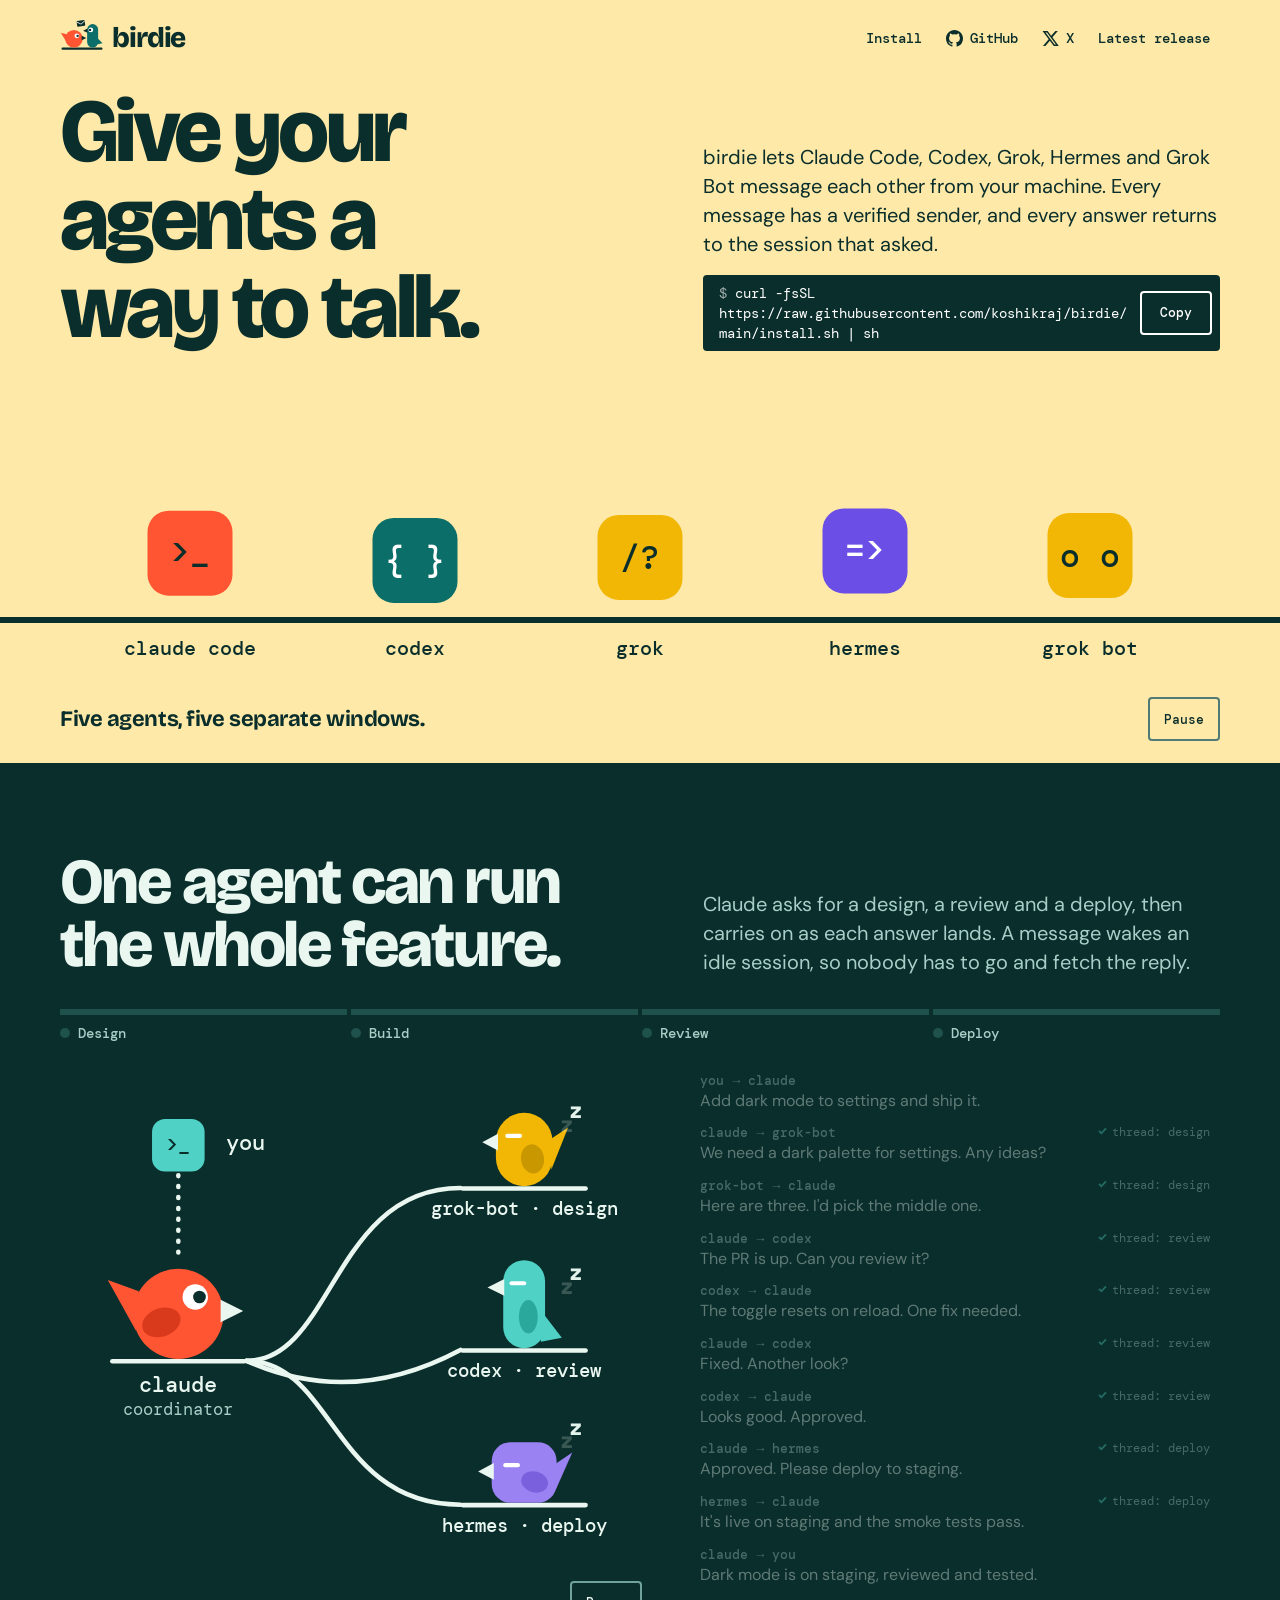
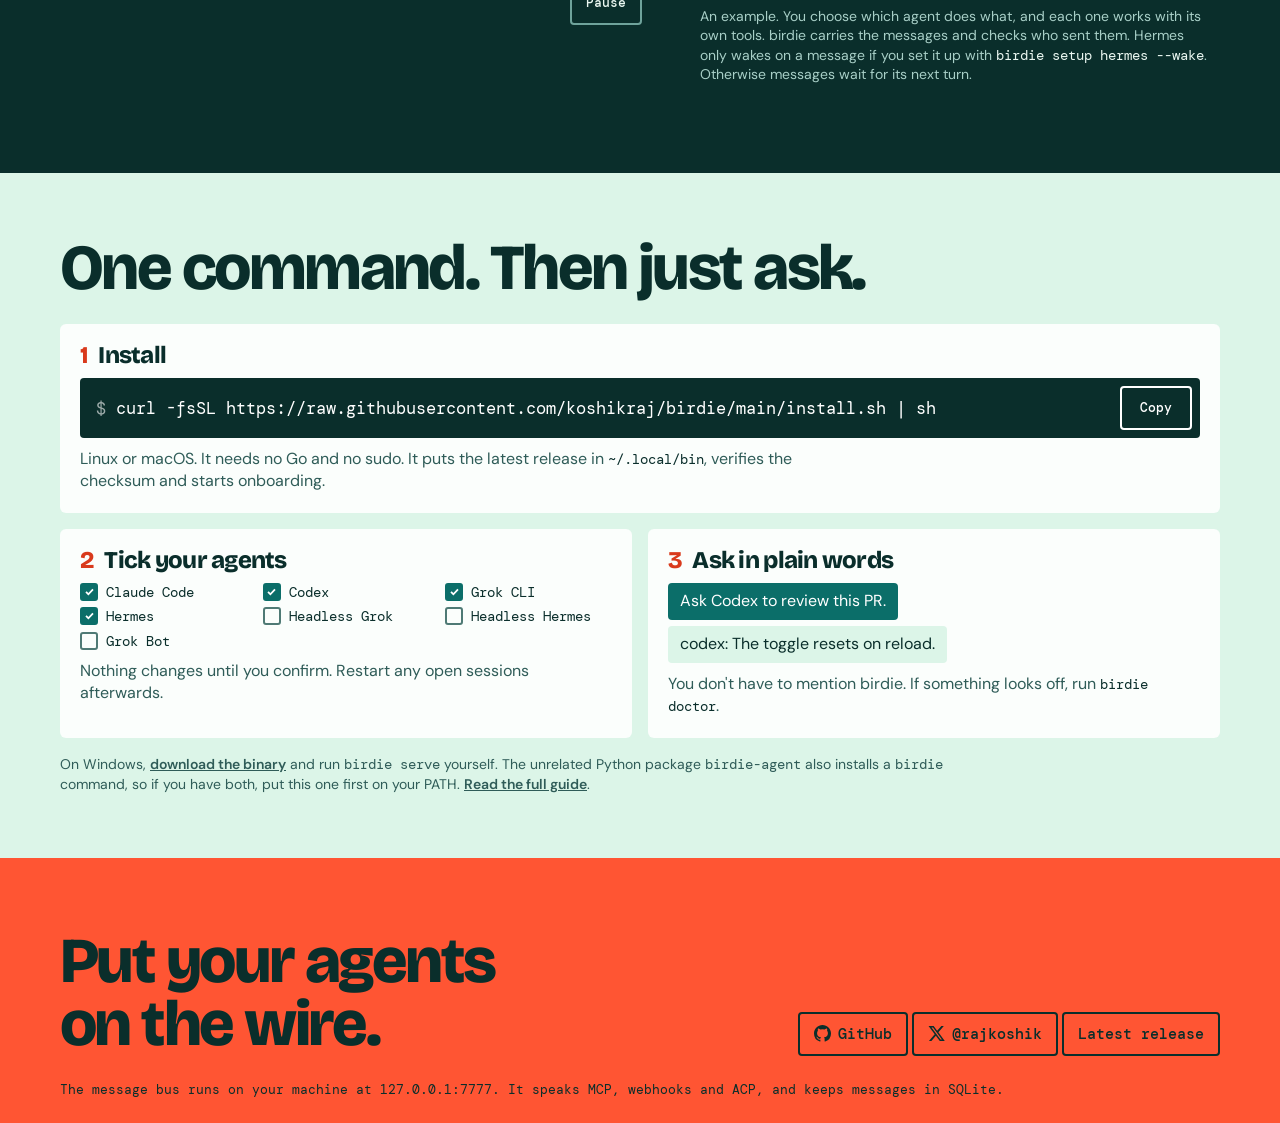
==== commit 55e6ac22: "Landing page: add Hermes and read the release from GitHub Hermes joins the hero, the coordination fl" ====
--- a/site/index.html
+++ b/site/index.html
@@ -125,6 +125,7 @@
 .log li[data-s="future"] { opacity: 0.38; }
 .log li[data-s="now"] { background: var(--surface); }
 .note { margin-top: 14px; padding-inline: 10px; font-size: 14px; line-height: 1.4; color: var(--ink-muted); }
+.note code { white-space: nowrap; color: var(--ink); }
 .flow-foot { display: flex; justify-content: flex-end; }
 
 /* Install */
@@ -189,20 +190,20 @@
         <a href="#install">Install</a>
         <a href="https://github.com/koshikraj/birdie"><svg viewBox="0 0 16 16" aria-hidden="true"><path d="M8 0C3.58 0 0 3.58 0 8a8 8 0 0 0 5.47 7.59c.4.07.55-.17.55-.38v-1.34c-2.23.48-2.7-1.07-2.7-1.07-.36-.92-.89-1.17-.89-1.17-.73-.5.05-.49.05-.49.8.06 1.23.83 1.23.83.71 1.22 1.87.87 2.33.66.07-.52.28-.87.5-1.07-1.77-.2-3.64-.89-3.64-3.95 0-.87.31-1.59.82-2.15-.08-.2-.36-1.02.08-2.12 0 0 .67-.21 2.2.82a7.6 7.6 0 0 1 4 0c1.53-1.04 2.2-.82 2.2-.82.44 1.1.16 1.92.08 2.12.51.56.82 1.27.82 2.15 0 3.07-1.87 3.75-3.65 3.95.29.25.54.73.54 1.48v2.2c0 .21.15.46.55.38A8 8 0 0 0 16 8c0-4.42-3.58-8-8-8Z"/></svg>GitHub</a>
         <a href="https://x.com/rajkoshik"><svg viewBox="0 0 16 16" aria-hidden="true"><path d="M12.6 1h2.3L9.8 6.8 15.8 15h-4.7L7.4 10.100 3.200 15H.9l5.400-6.200L.5 1h4.800l3.300 4.500L12.600 1Zm-.8 12.600h1.300L4.700 2.300H3.300l8.500 11.300Z"/></svg>X</a>
-        <a href="https://github.com/koshikraj/birdie/releases/latest">Release v0.1.0</a>
+        <a href="https://github.com/koshikraj/birdie/releases/latest" data-release>Latest release</a>
       </div>
     </nav>
     <div class="hero-copy">
       <h1>Give your agents a way to talk.</h1>
       <div class="hero-side">
-        <p class="lede">birdie lets Claude Code, Codex, Grok and Grok Bot message each other from your machine. Every message has a verified sender, and every answer returns to the session that asked.</p>
+        <p class="lede">birdie lets Claude Code, Codex, Grok, Hermes and Grok Bot message each other from your machine. Every message has a verified sender, and every answer returns to the session that asked.</p>
         <div class="cmd"><code>curl -fsSL https://raw.githubusercontent.com/koshikraj/birdie/main/install.sh | sh</code><button type="button" id="copy-hero" data-copy>Copy</button></div>
       </div>
     </div>
     <div class="stage">
-      <svg id="hero-svg" role="img" aria-label="Four app icons named claude code, codex, grok and grok bot land on a wire and turn into birds. They pass letters along the wire and answer each other, then turn back into icons."></svg>
+      <svg id="hero-svg" role="img" aria-label="Five app icons named claude code, codex, grok, hermes and grok bot land on a wire and turn into birds. They pass letters along the wire and answer each other, then turn back into icons."></svg>
       <div class="stage-foot">
-        <p class="caption" id="hero-caption">Four agents, four separate windows.</p>
+        <p class="caption" id="hero-caption">Five agents, five separate windows.</p>
         <button type="button" class="ctl" id="hero-ctl">Pause</button>
       </div>
     </div>
@@ -224,13 +225,13 @@
       </ol>
       <div class="flow-grid">
         <div class="flow-stage">
-          <svg id="flow-svg" viewBox="0 0 640 566" role="img" aria-label="A red bird named claude sits at the center of three wires. Letters travel to grok-bot for design, codex for review and grok for deploy, and answers travel back."></svg>
+          <svg id="flow-svg" viewBox="0 0 640 566" role="img" aria-label="A red bird named claude sits at the center of three wires. Letters travel to grok-bot for design, codex for review and hermes for deploy, and answers travel back."></svg>
           <p class="flow-now" id="flow-now" aria-hidden="true"></p>
           <div class="flow-foot"><button type="button" class="ctl" id="flow-ctl">Play</button></div>
         </div>
         <div>
           <ol class="log" id="log" aria-label="Example messages"></ol>
-          <p class="note">An example. You choose which agent does what, and each one works with its own tools. birdie carries the messages and checks who sent them.</p>
+          <p class="note">An example. You choose which agent does what, and each one works with its own tools. birdie carries the messages and checks who sent them. Hermes only wakes on a message if you set it up with <code>birdie setup hermes --wake</code>. Otherwise messages wait for its next turn.</p>
         </div>
       </div>
     </div>
@@ -250,7 +251,9 @@
           <li class="on"><i><svg viewBox="0 0 12 12" aria-hidden="true"><path d="M1.500 6 2.900 4.600 4.800 6.500 9.100 2 10.500 3.400 4.800 9.300Z"/></svg></i>Claude Code</li>
           <li class="on"><i><svg viewBox="0 0 12 12" aria-hidden="true"><path d="M1.500 6 2.900 4.600 4.800 6.500 9.100 2 10.500 3.400 4.800 9.300Z"/></svg></i>Codex</li>
           <li class="on"><i><svg viewBox="0 0 12 12" aria-hidden="true"><path d="M1.500 6 2.900 4.600 4.800 6.500 9.100 2 10.500 3.400 4.800 9.300Z"/></svg></i>Grok CLI</li>
+          <li class="on"><i><svg viewBox="0 0 12 12" aria-hidden="true"><path d="M1.500 6 2.900 4.600 4.800 6.500 9.100 2 10.500 3.400 4.800 9.300Z"/></svg></i>Hermes</li>
           <li><i></i>Headless Grok</li>
+          <li><i></i>Headless Hermes</li>
           <li><i></i>Grok Bot</li>
         </ul>
         <p>Nothing changes until you confirm. Restart any open sessions afterwards.</p>
@@ -272,7 +275,7 @@
       <div class="links">
         <a href="https://github.com/koshikraj/birdie"><svg viewBox="0 0 16 16" aria-hidden="true"><path d="M8 0C3.58 0 0 3.58 0 8a8 8 0 0 0 5.47 7.59c.4.07.55-.17.55-.38v-1.34c-2.23.48-2.7-1.07-2.7-1.07-.36-.92-.89-1.17-.89-1.17-.73-.5.05-.49.05-.49.8.06 1.23.83 1.23.83.71 1.22 1.87.87 2.33.66.07-.52.28-.87.5-1.07-1.77-.2-3.64-.89-3.64-3.95 0-.87.31-1.59.82-2.15-.08-.2-.36-1.02.08-2.12 0 0 .67-.21 2.2.82a7.6 7.6 0 0 1 4 0c1.53-1.04 2.2-.82 2.2-.82.44 1.1.16 1.92.08 2.12.51.56.82 1.27.82 2.15 0 3.07-1.87 3.75-3.65 3.95.29.25.54.73.54 1.48v2.2c0 .21.15.46.55.38A8 8 0 0 0 16 8c0-4.42-3.58-8-8-8Z"/></svg>GitHub</a>
         <a href="https://x.com/rajkoshik"><svg viewBox="0 0 16 16" aria-hidden="true"><path d="M12.6 1h2.3L9.8 6.8 15.8 15h-4.7L7.4 10.100 3.200 15H.9l5.400-6.200L.5 1h4.800l3.300 4.500L12.600 1Zm-.8 12.600h1.300L4.700 2.300H3.300l8.500 11.300Z"/></svg>@rajkoshik</a>
-        <a href="https://github.com/koshikraj/birdie/releases/latest">Release v0.1.0</a>
+        <a href="https://github.com/koshikraj/birdie/releases/latest" data-release>Latest release</a>
       </div>
     </div>
     <p class="close-note">The message bus runs on your machine at 127.0.0.1:7777. It speaks MCP, webhooks and ACP, and keeps messages in SQLite.</p>
@@ -314,7 +317,7 @@
   var TILE = { w: 68, h: 68, rx: 17 };
   function pts(str) { return str.split(" ")[0].split(",").map(Number); }
 
-  function makeBird(parent, spec, face, tileColor) {
+  function makeBird(parent, spec, face, tileColor, glyphText) {
     var c = spec.c, g = el("g", {}, parent), turn = el("g", { transform: "scale(" + face + " 1)" }, g);
     var bodyFill = tileColor || ("agent-" + c);
     var tail = el("polygon", { points: spec.tail, style: fill("agent-" + c) }, turn);
@@ -324,7 +327,7 @@
     var eyeW = el("circle", { r: 9, cx: spec.eye[0], cy: spec.eye[1], style: fill("bird-eye") }, turn);
     var eyeP = el("circle", { r: 4.5, cx: spec.eye[0] + 3, cy: spec.eye[1], style: fill("bird-pupil") }, turn);
     var eyeS = el("rect", { x: spec.eye[0] - 8, y: spec.eye[1] - 2, width: 16, height: 4, rx: 2, style: fill("bird-eye") }, turn);
-    var glyph = el("text", { x: 0, y: -25, "text-anchor": "middle", "font-size": 26, "font-weight": 500, style: "font-family:var(--font-mono);" + fill(tileColor ? "on-action" : "agent-" + c + "-on") }, g, spec.glyph);
+    var glyph = el("text", { x: 0, y: -25, "text-anchor": "middle", "font-size": 26, "font-weight": 500, style: "font-family:var(--font-mono);" + fill(tileColor ? "on-action" : "agent-" + c + "-on") }, g, glyphText || spec.glyph);
     var tp = pts(spec.tail), bp = pts(spec.beak);
     function part(n, ox, oy, s, extra) {
       n.setAttribute("transform", "translate(" + ox + " " + oy + ") scale(" + s + ") translate(" + (-ox) + " " + (-oy) + ")" + (extra || ""));
@@ -334,6 +337,7 @@
       g: g,
       update: function (o) {
         var p = o.p, s = o.s || 1;
+        if (o.face != null) turn.setAttribute("transform", "scale(" + o.face + " 1)");
         var w = lerp(TILE.w, spec.w, p), h = lerp(TILE.h, spec.h, p);
         w = Math.max(10, w); h = Math.max(10, h);
         var rx = Math.min(Math.max(lerp(TILE.rx, spec.rx, p), 4), w / 2, h / 2);
@@ -387,46 +391,52 @@
 
   /* ---------- hero: icons land on a wire, turn into birds, trade letters, turn back ---------- */
   var heroSvg = document.getElementById("hero-svg"), heroCaption = document.getElementById("hero-caption");
-  var HERO_T = 16;
+  var HERO_T = 19;
   var CAPTIONS = [
-    [0, "Four agents, four separate windows."],
+    [0, "Five agents, five separate windows."],
     [1.4, "birdie puts them on one wire."],
     [3.3, "Any agent can message any other."],
     [7.1, "A message wakes an idle session."],
-    [10.8, "Every answer returns to the session that asked."],
-    [14.2, "Install it once. They stay connected."]
+    [10.6, "Hermes joins in through its own plugin."],
+    [13.8, "Every answer returns to the session that asked."],
+    [17.2, "Install it once. They stay connected."]
   ];
+  // The two Grok agents share a shape: past four agents, shapes repeat and the name tells them apart.
   var HERO_AGENTS = [
-    { label: "claude code", spec: SPECS.dot, face: 1, morph: 1.5, pushes: [4.0, 10.8], hops: [6.9, 12.0] },
-    { label: "codex", spec: SPECS.dash, face: 1, morph: 1.85, pushes: [7.7, 11.3], hops: [10.2, 12.5] },
-    { label: "grok", spec: SPECS.arch, face: -1, morph: 2.2, pushes: [5.9, 11.5], hops: [5.0, 12.3] },
-    { label: "grok bot", spec: SPECS.box, face: -1, morph: 2.55, pushes: [9.4, 11.0], hops: [8.5, 11.8] }
+    { label: "claude code", short: "claude", spec: SPECS.dot, face: 1, morph: 1.5, pushes: [4.0, 13.8], hops: [6.9, 15.0] },
+    { label: "codex", spec: SPECS.dash, face: 1, morph: 1.8, pushes: [7.7, 14.3], hops: [10.2, 15.5] },
+    { label: "grok", spec: SPECS.arch, glyph: "/?", face: -1, morph: 2.1, turn: [10.4, 13.6], pushes: [5.9, 12.8, 14.5], hops: [5.0, 11.9, 15.3] },
+    { label: "hermes", spec: SPECS.box, glyph: "=>", face: -1, morph: 2.4, pushes: [11.2, 14.15], hops: [13.5, 16.0] },
+    { label: "grok bot", spec: SPECS.arch, glyph: "o o", face: -1, morph: 2.7, pushes: [9.4, 14.0], hops: [8.5, 14.8] }
   ];
   var HERO_LETTERS = [
     { a: 0, b: 2, at: 4.0, dur: 1.0, tone: "request" }, { a: 2, b: 0, at: 5.9, dur: 1.0, tone: "reply" },
-    { a: 1, b: 3, at: 7.7, dur: 0.8, tone: "request" }, { a: 3, b: 1, at: 9.4, dur: 0.8, tone: "reply" },
-    { a: 0, b: 3, at: 10.8, dur: 1.0, tone: "request" }, { a: 3, b: 0, at: 11.0, dur: 1.0, tone: "reply" },
-    { a: 1, b: 2, at: 11.3, dur: 1.0, tone: "request" }, { a: 2, b: 1, at: 11.5, dur: 1.0, tone: "reply" }
+    { a: 1, b: 4, at: 7.7, dur: 0.8, tone: "request" }, { a: 4, b: 1, at: 9.4, dur: 0.8, tone: "reply" },
+    { a: 3, b: 2, at: 11.2, dur: 0.7, tone: "request" }, { a: 2, b: 3, at: 12.8, dur: 0.7, tone: "reply" },
+    { a: 0, b: 4, at: 13.8, dur: 1.0, tone: "request" }, { a: 4, b: 0, at: 14.0, dur: 1.0, tone: "reply" },
+    { a: 3, b: 0, at: 14.15, dur: 1.0, tone: "request" }, { a: 1, b: 2, at: 14.3, dur: 1.0, tone: "request" },
+    { a: 2, b: 1, at: 14.5, dur: 1.0, tone: "reply" }
   ];
   var HERO_BUBBLES = [
     { a: 0, text: "grok, check my math?", from: 3.3, to: 4.9 }, { a: 2, text: "off by one.", from: 5.2, to: 6.9 },
-    { a: 1, text: "any meetings today?", from: 7.1, to: 8.6 }, { a: 3, text: "free till 3.", from: 8.8, to: 10.4 }
+    { a: 1, text: "any meetings today?", from: 7.1, to: 8.6 }, { a: 4, text: "free till 3.", from: 8.8, to: 10.4 },
+    { a: 3, text: "grok, got the logs?", from: 10.6, to: 12.1 }, { a: 2, text: "sending them.", from: 12.2, to: 13.6 }
   ];
-  var WAKE = 8.5, UNMORPH = 14.1;
+  var WAKE = 8.5, UNMORPH = 17.1, SLEEPER = 4;
   var heroScene = null;
 
   function buildHero(narrow) {
     while (heroSvg.firstChild) heroSvg.removeChild(heroSvg.firstChild);
     var L = narrow
-      ? { w: 760, h: 410, xs: [100, 290, 480, 670], wire: 320, S: 1.3, fs: 26, lab: 26, labY: 366, letter: 1.35 }
-      : { w: 1160, h: 340, xs: [170, 440, 720, 990], wire: 262, S: 1.25, fs: 20, lab: 20, labY: 300, letter: 1.1 };
+      ? { w: 800, h: 410, xs: [90, 245, 400, 555, 710], wire: 320, S: 1.3, fs: 26, lab: 26, labY: 366, letter: 1.35 }
+      : { w: 1160, h: 340, xs: [130, 355, 580, 805, 1030], wire: 262, S: 1.25, fs: 20, lab: 20, labY: 300, letter: 1.1 };
     heroSvg.setAttribute("viewBox", "0 0 " + L.w + " " + L.h);
     var wire = el("rect", { y: L.wire, height: 6, rx: 3, style: fill("bird-line") }, heroSvg);
     var agents = HERO_AGENTS.map(function (a, i) {
-      var label = el("text", { x: L.xs[i], y: L.labY, "text-anchor": "middle", "font-size": L.lab, "font-weight": 500, style: "font-family:var(--font-mono);" + fill("ink") }, heroSvg, a.label);
+      var label = el("text", { x: L.xs[i], y: L.labY, "text-anchor": "middle", "font-size": L.lab, "font-weight": 500, style: "font-family:var(--font-mono);" + fill("ink") }, heroSvg, narrow && a.short ? a.short : a.label);
       var bits = [];
       for (var k = 0; k < 7; k++) bits.push(el("circle", { r: 5, style: fill("agent-" + a.spec.c) }, heroSvg));
-      return { a: a, x: L.xs[i], bird: makeBird(heroSvg, a.spec, a.face), bits: bits, label: label };
+      return { a: a, x: L.xs[i], bird: makeBird(heroSvg, a.spec, a.face, null, a.glyph), bits: bits, label: label };
     });
     var zs = [0, 1, 2].map(function () { return el("text", { "font-size": L.fs + 6, "font-weight": 800, style: "font-family:var(--font-display);" + fill("ink") }, heroSvg, "z"); });
     var bubbles = HERO_BUBBLES.map(function (b) { return { b: b, ui: makeBubble(heroSvg, b.text, L.fs) }; });
@@ -446,7 +456,7 @@
   function renderHero(t) {
     var sc = heroScene, L = sc.L;
     // The wire draws out from the middle and reaches past both page edges.
-    var draw = inOut(seg(t, 0.8, 1.4)) * (1 - inOut(seg(t, 15.2, 15.7)));
+    var draw = inOut(seg(t, 0.8, 1.4)) * (1 - inOut(seg(t, 18.2, 18.7)));
     var half = draw * 3200;
     sc.wire.setAttribute("x", L.w / 2 - half); sc.wire.setAttribute("width", half * 2);
     show(sc.wire, draw > 0.001);
@@ -457,17 +467,17 @@
       var pOut = inOut(seg(t, UNMORPH + i * 0.14, UNMORPH + i * 0.14 + 0.5));
       var p = t < UNMORPH ? pIn : 1 - pOut;
       // Before the wire arrives, and after it goes, the tiles float on their own.
-      var land = inOut(seg(t, 1.2, 1.5)) * (1 - inOut(seg(t, 15.1, 15.5)));
+      var land = inOut(seg(t, 1.2, 1.5)) * (1 - inOut(seg(t, 18.1, 18.5)));
       var floaty = (1 - land) * (22 + Math.sin(t * 2 + i * 1.7) * 6);
       var y = L.wire - floaty - hops(t, a.hops, 0.42, 30) - hops(t, [a.morph], 0.5, 26);
+      var face = a.face;
+      if (a.turn) face = a.face * (1 - 2 * (inOut(seg(t, a.turn[0], a.turn[0] + 0.3)) - inOut(seg(t, a.turn[1], a.turn[1] + 0.3))));
       var lean = 0;
-      a.pushes.forEach(function (at) { lean += bump(t, at - 0.12, 0.5) * 16 * a.face; });
-      var asleep = i === 3 && t < WAKE;
-      ag.bird.update({ x: ag.x, y: y, p: p, s: L.S, lean: lean, asleep: asleep });
+      a.pushes.forEach(function (at) { lean += bump(t, at - 0.12, 0.5) * 16 * face; });
+      var asleep = i === SLEEPER && t < WAKE;
+      ag.bird.update({ x: ag.x, y: y, p: p, s: L.S, lean: lean, asleep: asleep, face: face });
       // Feather pop on each change.
-      [a.morph + 0.12, UNMORPH + i * 0.14 + 0.2].forEach(function (b, bi) {
-        if (bi === 0) { ag.bits.forEach(function (n) { show(n, false); }); }
-      });
+      ag.bits.forEach(function (n) { show(n, false); });
       [a.morph + 0.12, UNMORPH + i * 0.14 + 0.2].forEach(function (b) {
         var q = seg(t, b, b + 0.6);
         if (q > 0 && q < 1) ag.bits.forEach(function (n, k) {
@@ -482,7 +492,7 @@
     });
 
     // z z z over the sleeping agent, until the letter lands.
-    var sleeper = sc.agents[3];
+    var sleeper = sc.agents[SLEEPER];
     sc.zs.forEach(function (z, k) {
       var on = t > sleeper.a.morph + 0.5 && t < WAKE;
       show(z, on);
@@ -528,8 +538,8 @@
     { from: "codex", to: "claude", tid: "review", text: "The toggle resets on reload. One fix needed.", after: 1.5 },
     { from: "claude", to: "codex", tid: "review", text: "Fixed. Another look?" },
     { from: "codex", to: "claude", tid: "review", text: "Looks good. Approved." },
-    { from: "claude", to: "grok", tid: "deploy", text: "Approved. Please deploy to staging." },
-    { from: "grok", to: "claude", tid: "deploy", text: "It's live on staging and the smoke tests pass." },
+    { from: "claude", to: "hermes", tid: "deploy", text: "Approved. Please deploy to staging." },
+    { from: "hermes", to: "claude", tid: "deploy", text: "It's live on staging and the smoke tests pass." },
     { from: "claude", to: "you", text: "Dark mode is on staging, reviewed and tested." }
   ];
   (function () { var s = 0.4; STEPS.forEach(function (st) { st.at = s; s += 1 + (st.after == null ? 0.65 : st.after); }); STEPS.end = STEPS[STEPS.length - 1].at + 1; })();
@@ -554,7 +564,7 @@
     var NODES = {
       "grok-bot": { x: 510, y: 132, spec: SPECS.arch, role: "design", path: "M205 324 C 300 324 300 134 440 134" },
       "codex": { x: 510, y: 310, spec: SPECS.dash, role: "review", path: "M205 324 Q 320 376 440 312" },
-      "grok": { x: 510, y: 480, spec: SPECS.box, role: "deploy", path: "M205 324 C 300 324 300 482 440 482" },
+      "hermes": { x: 510, y: 480, spec: SPECS.box, role: "deploy", path: "M205 324 C 300 324 300 482 440 482" },
       "you": { path: "M130 120 L130 214" }
     };
     var wires = {};
@@ -571,7 +581,7 @@
     el("text", { x: F.x, y: F.y + 36, "text-anchor": "middle", "font-size": 24, "font-weight": 500, style: "font-family:var(--font-mono);" + fill("ink") }, svg, "claude");
     el("text", { x: F.x, y: F.y + 62, "text-anchor": "middle", "font-size": 19, style: "font-family:var(--font-mono);" + fill("ink-muted") }, svg, "coordinator");
     var birds = {};
-    ["grok-bot", "codex", "grok"].forEach(function (k) {
+    ["grok-bot", "codex", "hermes"].forEach(function (k) {
       var n = NODES[k];
       el("rect", { x: n.x - 70, y: n.y, width: 140, height: 5, rx: 2.500, style: fill("bird-line") }, svg);
       el("text", { x: n.x, y: n.y + 32, "text-anchor": "middle", "font-size": 21, "font-weight": 500, style: "font-family:var(--font-mono);" + fill("ink") }, svg, k + " · " + n.role);
@@ -606,7 +616,7 @@
     var letters = STEPS.map(function (st) { return makeLetter(svg, st.from === "claude" || st.from === "you" ? "request" : "reply"); });
 
     // A colleague is awake from when a request lands until just after it answers.
-    var windows = { "grok-bot": [], "codex": [], "grok": [] };
+    var windows = { "grok-bot": [], "codex": [], "hermes": [] };
     STEPS.forEach(function (st, i) {
       if (windows[st.to] && STEPS[i + 1]) windows[st.to].push([st.at + 1, STEPS[i + 1].at + 1.2]);
     });
@@ -738,6 +748,17 @@
     flowPlayer.setPlaying(!reduced.matches, FLOW_T - 0.01);
   });
 
+  /* ---------- release label: ask GitHub, and keep "Latest release" if that fails ---------- */
+  if (window.fetch) {
+    fetch("https://api.github.com/repos/koshikraj/birdie/releases/latest", { headers: { Accept: "application/vnd.github+json" } })
+      .then(function (r) { return r.ok ? r.json() : null; })
+      .then(function (d) {
+        if (!d || !/^v?\d+\.\d+\.\d+[0-9A-Za-z.+-]*$/.test(d.tag_name || "")) return;
+        Array.prototype.forEach.call(document.querySelectorAll("[data-release]"), function (a) { a.textContent = "Release " + d.tag_name; });
+      })
+      .catch(function () {});
+  }
+
   /* ---------- copy buttons ---------- */
   Array.prototype.forEach.call(document.querySelectorAll("[data-copy]"), function (btn) {
     btn.addEventListener("click", function () {
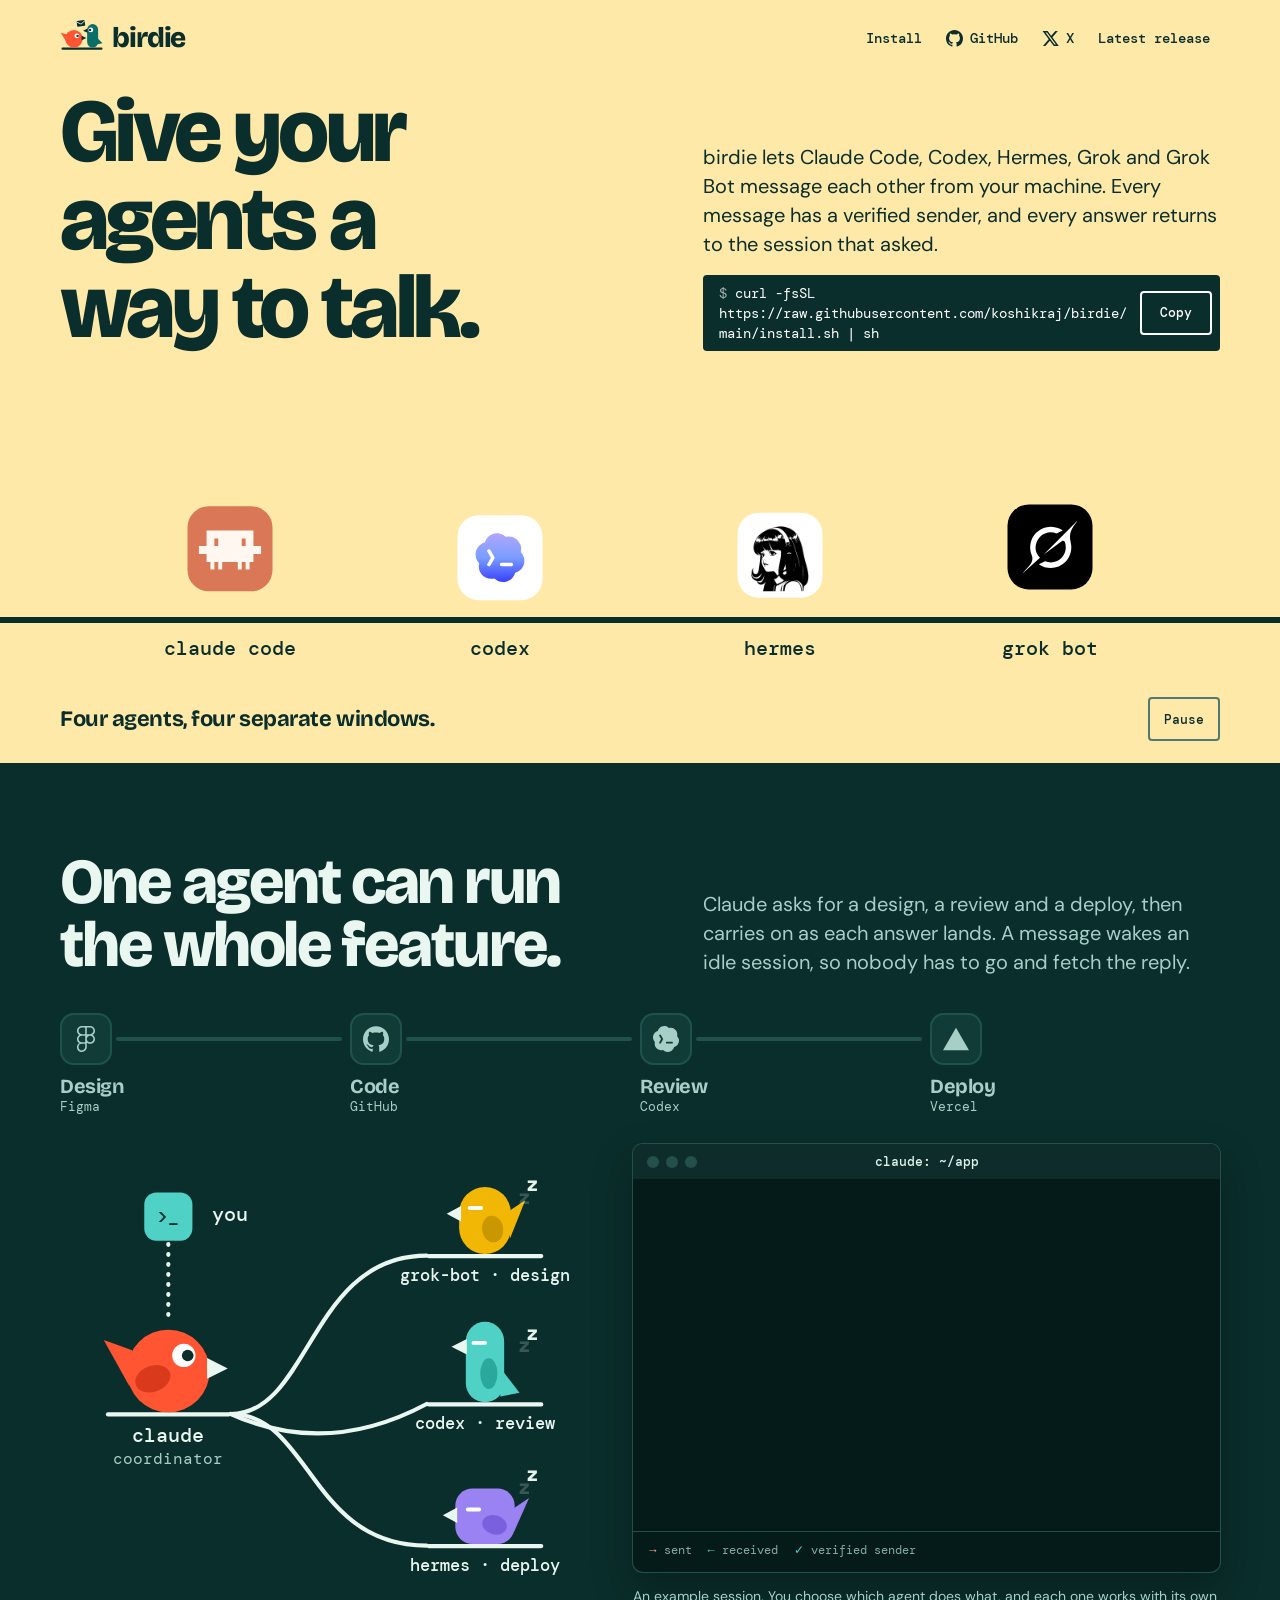
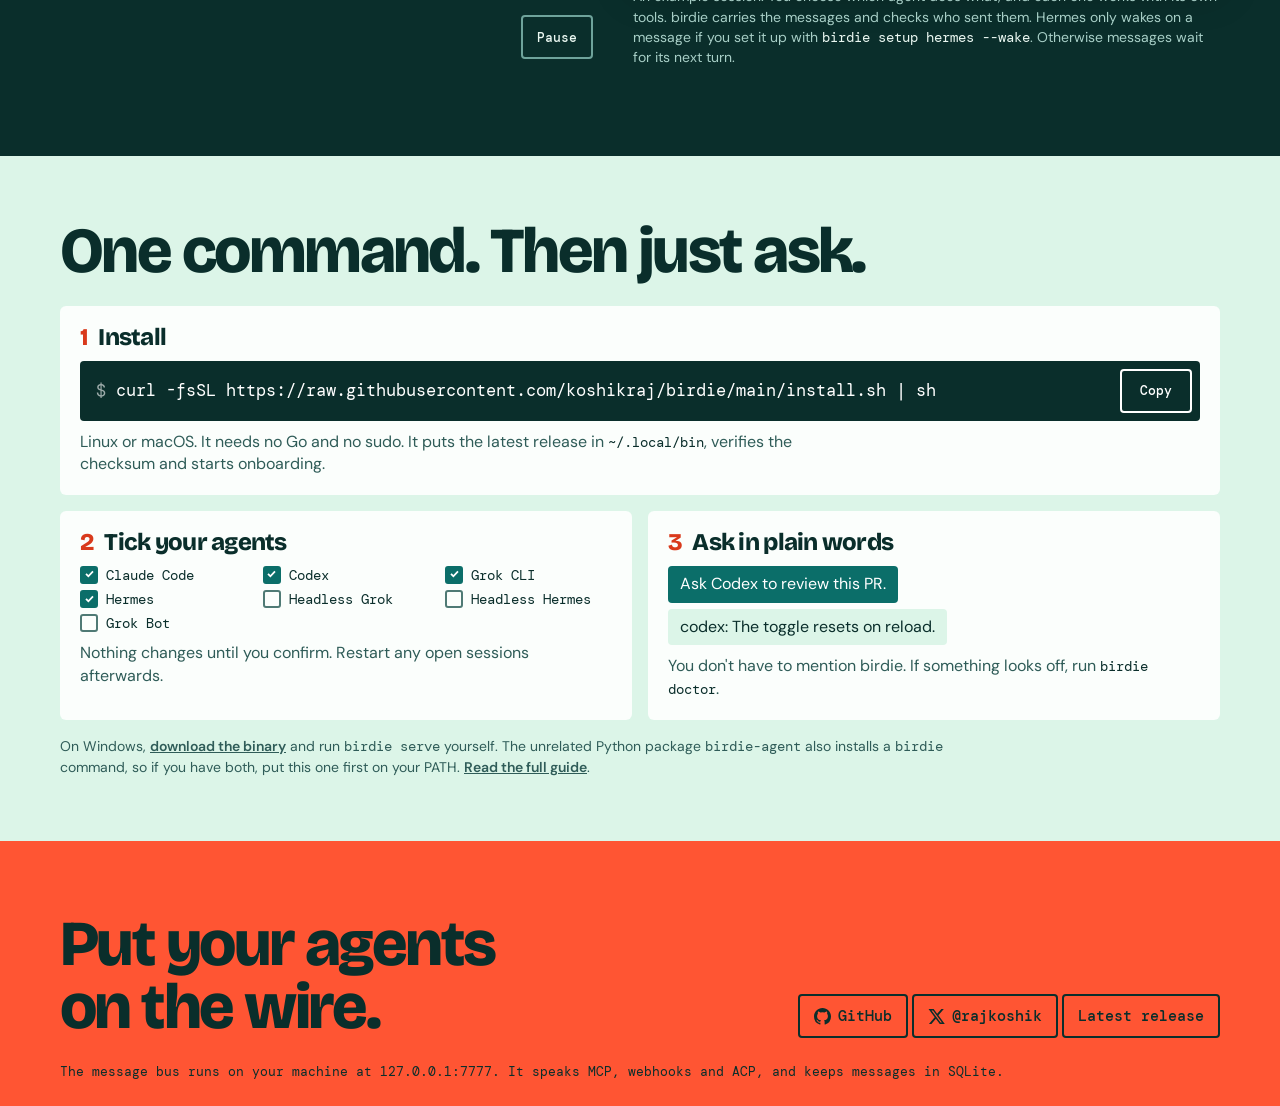
==== commit c0fa2199: "Landing page: real agent logos, terminal session, tool pipeline The hero now has four agents. Their " ====
--- a/site/index.html
+++ b/site/index.html
@@ -28,6 +28,7 @@
   --font-text: "DM Sans", system-ui, sans-serif;
   --font-mono: "DM Mono", ui-monospace, Menlo, Consolas, monospace;
   --gutter: clamp(16px, 4vw, 40px);
+  --term-bg: #051B19; --term-bar: #0E2C29; --term-line: #24504A; --term-ink: #DDF3EB; --term-dim: #86ADA6; --term-out: #FFB199; --term-in: #4FD1C5;
 }
 @media (prefers-color-scheme: dark) {
   :root:not([data-theme="light"]) {
@@ -71,6 +72,7 @@
 .wrap { max-width: 1240px; margin-inline: auto; padding-left: max(var(--gutter), env(safe-area-inset-left, 0px)); padding-right: max(var(--gutter), env(safe-area-inset-right, 0px)); }
 .lede { font-size: clamp(17px, 1.6vw, 20px); line-height: 1.45; max-width: 58ch; }
 code, .mono { font-family: var(--font-mono); }
+.sprite { position: absolute; width: 0; height: 0; overflow: hidden; }
 
 /* Header */
 .top { display: flex; flex-wrap: wrap; align-items: center; justify-content: space-between; gap: 8px 20px; padding-block: 16px; }
@@ -104,29 +106,53 @@
 .flow { padding-block: clamp(48px, 7vw, 88px); }
 .flow-head { display: grid; grid-template-columns: minmax(0, 1.15fr) minmax(0, 1fr); gap: 16px 48px; align-items: end; }
 .flow-head p { color: var(--ink-muted); }
-.miles { display: grid; grid-template-columns: repeat(4, minmax(0, 1fr)); gap: 4px; margin-block: 32px 24px; }
-.miles li { display: flex; align-items: center; gap: 8px; min-width: 0; padding-top: 10px; border-top: 6px solid var(--divider); font: 500 14px/1.2 var(--font-mono); color: var(--ink-muted); transition: color .2s, border-color .2s; }
-.miles li::before { content: ""; flex: none; width: 10px; height: 10px; border-radius: 50%; background: var(--divider); transition: background .2s; }
-.miles li[data-s="active"] { color: var(--ink); border-top-color: var(--tomato); }
-.miles li[data-s="active"]::before { background: var(--tomato); }
-.miles li[data-s="done"] { color: var(--ink); border-top-color: var(--brand-teal-bright); }
-.miles li[data-s="done"]::before { background: var(--brand-teal-bright); }
-.flow-grid { display: grid; grid-template-columns: minmax(0, 1.1fr) minmax(0, 1fr); gap: 24px 48px; align-items: start; }
+.miles { display: grid; grid-template-columns: repeat(4, minmax(0, 1fr)); margin-block: 36px 28px; }
+.miles li { position: relative; display: flex; flex-direction: column; gap: 10px; min-width: 0; }
+.miles li:not(:last-child)::after { content: ""; position: absolute; top: 24px; left: 56px; right: 8px; height: 4px; border-radius: 2px; background: var(--divider); transition: background .3s; }
+.miles li[data-s="done"]:not(:last-child)::after { background: var(--brand-teal-bright); }
+.pi { display: grid; place-items: center; width: 52px; height: 52px; border-radius: 14px; background: var(--surface); color: var(--ink-muted); box-shadow: inset 0 0 0 2px var(--divider); transition: background .3s, color .3s, box-shadow .3s; }
+.pi svg { width: 26px; height: 26px; display: block; }
+.miles li[data-s="active"] .pi { background: var(--tomato); color: var(--brand-ink); box-shadow: 0 0 0 5px color-mix(in srgb, var(--tomato) 30%, transparent); }
+.miles li[data-s="done"] .pi { background: var(--brand-teal-bright); color: var(--brand-ink); box-shadow: none; }
+.pn { display: flex; flex-direction: column; gap: 1px; font: 700 clamp(16px, 1.6vw, 20px)/1.15 var(--font-display); letter-spacing: -0.02em; color: var(--ink-muted); transition: color .3s; }
+.pn small { font: 400 13px/1.3 var(--font-mono); letter-spacing: 0; color: var(--ink-muted); }
+.miles li[data-s="active"] .pn, .miles li[data-s="done"] .pn { color: var(--ink); }
+.flow-grid { display: grid; grid-template-columns: minmax(0, 1fr) minmax(0, 1.1fr); gap: 24px 40px; align-items: start; }
 .flow-stage { min-width: 0; }
 .flow-stage svg { display: block; width: 100%; height: auto; }
-.flow-now { display: none; min-height: 72px; font-size: 16px; line-height: 1.35; }
-.flow-now b { display: block; font: 500 13px/1.3 var(--font-mono); color: var(--ink-muted); }
-.log { display: flex; flex-direction: column; min-width: 0; }
-.log li { display: grid; grid-template-columns: minmax(0, 1fr) auto; gap: 1px 12px; padding: 7px 10px; border-radius: 4px; transition: opacity .25s, background .25s; }
-.log .who { font: 500 13px/1.3 var(--font-mono); color: var(--ink-muted); min-width: 0; }
-.log .tid { font: 400 12px/1.3 var(--font-mono); color: var(--ink-muted); white-space: nowrap; }
-.log .tid svg { width: 11px; height: 11px; vertical-align: -1px; margin-right: 4px; fill: var(--brand-teal-bright); }
-.log .txt { grid-column: 1 / -1; font-size: 16px; line-height: 1.3; }
-.log li[data-s="future"] { opacity: 0.38; }
-.log li[data-s="now"] { background: var(--surface); }
-.note { margin-top: 14px; padding-inline: 10px; font-size: 14px; line-height: 1.4; color: var(--ink-muted); }
+.flow-now { display: none; min-height: 68px; font: 400 14px/1.4 var(--font-mono); }
+.flow-now b { display: block; font-weight: 500; color: var(--ink-muted); }
+.flow-foot { display: flex; justify-content: flex-end; }
+.flow-side { min-width: 0; }
+.term { border-radius: 10px; overflow: hidden; background: var(--term-bg); box-shadow: 0 0 0 1px var(--term-line), 0 18px 40px rgb(0 0 0 / 0.28); }
+.term-bar { display: grid; grid-template-columns: 1fr auto 1fr; align-items: center; gap: 12px; padding: 10px 14px; background: var(--term-bar); color: var(--term-dim); font: 400 13px/1.2 var(--font-mono); }
+.term-dots { display: flex; gap: 7px; }
+.term-dots i { width: 12px; height: 12px; border-radius: 50%; background: var(--term-line); }
+.term-bar b { font-weight: 500; color: var(--term-ink); white-space: nowrap; }
+.log { display: flex; flex-direction: column; gap: 5px; padding: 16px 16px 10px; font: 400 clamp(13px, 1.1vw, 14.500px)/1.45 var(--font-mono); color: var(--term-ink); }
+.log li { display: grid; grid-template-columns: 2ch 9ch minmax(0, 1fr); column-gap: 1ch; min-width: 0; }
+.log .m { color: var(--term-dim); }
+.log .n { white-space: nowrap; }
+.log .x { min-width: 0; overflow-wrap: anywhere; }
+.log .r { visibility: hidden; }
+.log .v { color: var(--term-in); margin-right: 1ch; }
+.log li[data-s="future"] { visibility: hidden; }
+.log li.out .m, .log li.out .n { color: var(--term-out); }
+.log li.in .m, .log li.in .n { color: var(--term-in); }
+.log li.work, .log li.work .m { color: var(--term-dim); }
+.log li.you .m, .log li.done .m { color: var(--tomato); }
+.log li.you .x, .log li.prompt .x { grid-column: 2 / -1; font-weight: 500; }
+.log li.done .x { grid-column: 2 / -1; color: var(--term-in); font-weight: 500; }
+.log li.work .x { grid-column: 2 / -1; font-style: normal; }
+.log li.prompt .m { color: var(--tomato); }
+.log .c { display: none; width: 0.62em; height: 1.1em; margin-right: -0.62em; vertical-align: -0.18em; background: var(--term-ink); }
+.log li[data-s="now"] .c { display: inline-block; }
+.log li.prompt[data-s="now"] .c { animation: blink 1.06s steps(1) infinite; }
+@keyframes blink { 50% { opacity: 0; } }
+.term-key { display: flex; flex-wrap: wrap; gap: 4px 16px; padding: 10px 16px 14px; border-top: 1px solid var(--term-line); color: var(--term-dim); font: 400 12px/1.4 var(--font-mono); }
+.term-key b { font-weight: 500; }
+.note { margin-top: 14px; font-size: 14px; line-height: 1.45; color: var(--ink-muted); }
 .note code { white-space: nowrap; color: var(--ink); }
-.flow-foot { display: flex; justify-content: flex-end; }
 
 /* Install */
 .install { padding-block: clamp(40px, 5vw, 64px); }
@@ -169,16 +195,21 @@
 }
 @media (max-width: 640px) {
   .steps { grid-template-columns: minmax(0, 1fr); }
-  .miles li { flex-direction: column; align-items: flex-start; gap: 4px; font-size: 13px; }
+  .pi { width: 44px; height: 44px; border-radius: 12px; }
+  .pi svg { width: 22px; height: 22px; }
+  .miles li:not(:last-child)::after { top: 20px; left: 48px; right: 4px; }
+  .pn small { font-size: 12px; }
   .links a { padding-inline: 8px; }
   .cmd { flex-wrap: wrap; }
   .cmd code { flex-basis: 100%; }
   .cmd button { flex: 1; }
 }
-@media (prefers-reduced-motion: reduce) { .log li, .miles li, .miles li::before { transition: none; } }
+@media (prefers-reduced-motion: reduce) { .pi, .pn, .miles li::after { transition: none; } .log li.prompt[data-s="now"] .c { animation: none; } }
 </style>
 </head>
 <body>
+<svg class="sprite" aria-hidden="true" focusable="false"><symbol id="i-claudecode" viewBox="0 0 24 24" fill="currentColor"><g fill-rule="evenodd"><path clip-rule="evenodd" d="M20.998 10.949H24v3.102h-3v3.028h-1.487V20H18v-2.921h-1.487V20H15v-2.921H9V20H7.488v-2.921H6V20H4.487v-2.921H3V14.05H0V10.95h3V5h17.998v5.949zM6 10.949h1.488V8.102H6v2.847zm10.51 0H18V8.102h-1.49v2.847z"></path></g></symbol><symbol id="i-codex" viewBox="0 0 24 24" fill="currentColor"><path d="M9.064 3.344a4.578 4.578 0 012.285-.312c1 .115 1.891.54 2.673 1.275.01.01.024.017.037.021a.09.09 0 00.043 0 4.55 4.55 0 013.046.275l.047.022.116.057a4.581 4.581 0 012.188 2.399c.209.51.313 1.041.315 1.595a4.24 4.24 0 01-.134 1.223.123.123 0 00.03.115c.594.607.988 1.33 1.183 2.17.289 1.425-.007 2.71-.887 3.854l-.136.166a4.548 4.548 0 01-2.201 1.388.123.123 0 00-.081.076c-.191.551-.383 1.023-.74 1.494-.9 1.187-2.222 1.846-3.711 1.838-1.187-.006-2.239-.44-3.157-1.302a.107.107 0 00-.105-.024c-.388.125-.78.143-1.204.138a4.441 4.441 0 01-1.945-.466 4.544 4.544 0 01-1.61-1.335c-.152-.202-.303-.392-.414-.617a5.81 5.81 0 01-.37-.961 4.582 4.582 0 01-.014-2.298.124.124 0 00.006-.056.085.085 0 00-.027-.048 4.467 4.467 0 01-1.034-1.651 3.896 3.896 0 01-.251-1.192 5.189 5.189 0 01.141-1.6c.337-1.112.982-1.985 1.933-2.618.212-.141.413-.251.601-.33.215-.089.43-.164.646-.227a.098.098 0 00.065-.066 4.51 4.51 0 01.829-1.615 4.535 4.535 0 011.837-1.388zm3.482 10.565a.637.637 0 000 1.272h3.636a.637.637 0 100-1.272h-3.636zM8.462 9.23a.637.637 0 00-1.106.631l1.272 2.224-1.266 2.136a.636.636 0 101.095.649l1.454-2.455a.636.636 0 00.005-.64L8.462 9.23z" fill="url(#lobe-icons-codex-_R_0_)"></path><defs><linearGradient gradientUnits="userSpaceOnUse" id="lobe-icons-codex-_R_0_" x1="12" x2="12" y1="3" y2="21"><stop stop-color="#B1A7FF"></stop><stop offset=".5" stop-color="#7A9DFF"></stop><stop offset="1" stop-color="#3941FF"></stop></linearGradient></defs></symbol><symbol id="i-codex-mono" viewBox="0 0 24 24" fill="currentColor"><g fill-rule="evenodd"><path clip-rule="evenodd" d="M8.086.457a6.105 6.105 0 013.046-.415c1.333.153 2.521.72 3.564 1.7a.117.117 0 00.107.029c1.408-.346 2.762-.224 4.061.366l.063.03.154.076c1.357.703 2.33 1.77 2.918 3.198.278.679.418 1.388.421 2.126a5.655 5.655 0 01-.18 1.631.167.167 0 00.04.155 5.982 5.982 0 011.578 2.891c.385 1.901-.01 3.615-1.183 5.14l-.182.22a6.063 6.063 0 01-2.934 1.851.162.162 0 00-.108.102c-.255.736-.511 1.364-.987 1.992-1.199 1.582-2.962 2.462-4.948 2.451-1.583-.008-2.986-.587-4.21-1.736a.145.145 0 00-.14-.032c-.518.167-1.04.191-1.604.185a5.924 5.924 0 01-2.595-.622 6.058 6.058 0 01-2.146-1.781c-.203-.269-.404-.522-.551-.821a7.74 7.74 0 01-.495-1.283 6.11 6.11 0 01-.017-3.064.166.166 0 00.008-.074.115.115 0 00-.037-.064 5.958 5.958 0 01-1.38-2.202 5.196 5.196 0 01-.333-1.589 6.915 6.915 0 01.188-2.132c.45-1.484 1.309-2.648 2.577-3.493.282-.188.55-.334.802-.438.286-.12.573-.22.861-.304a.129.129 0 00.087-.087A6.016 6.016 0 015.635 2.31C6.315 1.464 7.132.846 8.086.457zm-.804 7.85a.848.848 0 00-1.473.842l1.694 2.965-1.688 2.848a.849.849 0 001.46.864l1.94-3.272a.849.849 0 00.007-.854l-1.94-3.393zm5.446 6.24a.849.849 0 000 1.695h4.848a.849.849 0 000-1.696h-4.848z"></path></g></symbol><symbol id="i-grok" viewBox="0 0 24 24" fill="currentColor"><g fill-rule="evenodd"><path d="M9.27 15.29l7.978-5.897c.391-.29.95-.177 1.137.272.98 2.369.542 5.215-1.41 7.169-1.951 1.954-4.667 2.382-7.149 1.406l-2.711 1.257c3.889 2.661 8.611 2.003 11.562-.953 2.341-2.344 3.066-5.539 2.388-8.42l.006.007c-.983-4.232.242-5.924 2.75-9.383.06-.082.12-.164.179-.248l-3.301 3.305v-.01L9.267 15.292M7.623 16.723c-2.792-2.67-2.31-6.801.071-9.184 1.761-1.763 4.647-2.483 7.166-1.425l2.705-1.25a7.808 7.808 0 00-1.829-1A8.975 8.975 0 005.984 5.83c-2.533 2.536-3.33 6.436-1.962 9.764 1.022 2.487-.653 4.246-2.34 6.022-.599.63-1.199 1.259-1.682 1.925l7.62-6.815"></path></g></symbol><symbol id="i-hermes" viewBox="0 0 180 180"><image href="[data-uri]" width="180" height="180"/></symbol><symbol id="i-figma" viewBox="0 0 24 24" fill="currentColor"><path d="M15.852 8.981h-4.588V0h4.588c2.476 0 4.49 2.014 4.49 4.49s-2.014 4.491-4.49 4.491zM12.735 7.51h3.117c1.665 0 3.019-1.355 3.019-3.019s-1.355-3.019-3.019-3.019h-3.117V7.51zm0 1.471H8.148c-2.476 0-4.49-2.014-4.49-4.49S5.672 0 8.148 0h4.588v8.981zm-4.587-7.51c-1.665 0-3.019 1.355-3.019 3.019s1.354 3.02 3.019 3.02h3.117V1.471H8.148zm4.587 15.019H8.148c-2.476 0-4.49-2.014-4.49-4.49s2.014-4.49 4.49-4.49h4.588v8.98zM8.148 8.981c-1.665 0-3.019 1.355-3.019 3.019s1.355 3.019 3.019 3.019h3.117V8.981H8.148zM8.172 24c-2.489 0-4.515-2.014-4.515-4.49s2.014-4.49 4.49-4.49h4.588v4.441c0 2.503-2.047 4.539-4.563 4.539zm-.024-7.51a3.023 3.023 0 0 0-3.019 3.019c0 1.665 1.365 3.019 3.044 3.019 1.705 0 3.093-1.376 3.093-3.068v-2.97H8.148zm7.704 0h-.098c-2.476 0-4.49-2.014-4.49-4.49s2.014-4.49 4.49-4.49h.098c2.476 0 4.49 2.014 4.49 4.49s-2.014 4.49-4.49 4.49zm-.097-7.509c-1.665 0-3.019 1.355-3.019 3.019s1.355 3.019 3.019 3.019h.098c1.665 0 3.019-1.355 3.019-3.019s-1.355-3.019-3.019-3.019h-.098z"/></symbol><symbol id="i-github" viewBox="0 0 24 24" fill="currentColor"><path d="M12 .297c-6.63 0-12 5.373-12 12 0 5.303 3.438 9.8 8.205 11.385.6.113.82-.258.82-.577 0-.285-.01-1.04-.015-2.04-3.338.724-4.042-1.61-4.042-1.61C4.422 18.07 3.633 17.7 3.633 17.7c-1.087-.744.084-.729.084-.729 1.205.084 1.838 1.236 1.838 1.236 1.07 1.835 2.809 1.305 3.495.998.108-.776.417-1.305.76-1.605-2.665-.3-5.466-1.332-5.466-5.93 0-1.31.465-2.38 1.235-3.22-.135-.303-.54-1.523.105-3.176 0 0 1.005-.322 3.3 1.23.96-.267 1.98-.399 3-.405 1.02.006 2.04.138 3 .405 2.28-1.552 3.285-1.23 3.285-1.23.645 1.653.24 2.873.12 3.176.765.84 1.23 1.91 1.23 3.22 0 4.61-2.805 5.625-5.475 5.92.42.36.81 1.096.81 2.22 0 1.606-.015 2.896-.015 3.286 0 .315.21.69.825.57C20.565 22.092 24 17.592 24 12.297c0-6.627-5.373-12-12-12"/></symbol><symbol id="i-vercel" viewBox="0 0 24 24" fill="currentColor"><path d="m12 1.608 12 20.784H0Z"/></symbol></svg>
+
 <header class="hero" id="top">
   <div class="wrap">
     <nav class="top" aria-label="Main">
@@ -196,14 +227,14 @@
     <div class="hero-copy">
       <h1>Give your agents a way to talk.</h1>
       <div class="hero-side">
-        <p class="lede">birdie lets Claude Code, Codex, Grok, Hermes and Grok Bot message each other from your machine. Every message has a verified sender, and every answer returns to the session that asked.</p>
+        <p class="lede">birdie lets Claude Code, Codex, Hermes, Grok and Grok Bot message each other from your machine. Every message has a verified sender, and every answer returns to the session that asked.</p>
         <div class="cmd"><code>curl -fsSL https://raw.githubusercontent.com/koshikraj/birdie/main/install.sh | sh</code><button type="button" id="copy-hero" data-copy>Copy</button></div>
       </div>
     </div>
     <div class="stage">
-      <svg id="hero-svg" role="img" aria-label="Five app icons named claude code, codex, grok, hermes and grok bot land on a wire and turn into birds. They pass letters along the wire and answer each other, then turn back into icons."></svg>
+      <svg id="hero-svg" role="img" aria-label="The app icons of Claude Code, Codex, Hermes and Grok Bot land on a wire and turn into birds. They pass letters along the wire and answer each other, then turn back into icons."></svg>
       <div class="stage-foot">
-        <p class="caption" id="hero-caption">Five agents, five separate windows.</p>
+        <p class="caption" id="hero-caption">Four agents, four separate windows.</p>
         <button type="button" class="ctl" id="hero-ctl">Pause</button>
       </div>
     </div>
@@ -217,11 +248,11 @@
         <h2 id="flow-title">One agent can run the whole feature.</h2>
         <p class="lede">Claude asks for a design, a review and a deploy, then carries on as each answer lands. A message wakes an idle session, so nobody has to go and fetch the reply.</p>
       </div>
-      <ol class="miles" aria-label="Feature progress">
-        <li data-m="0" data-s="done">Design</li>
-        <li data-m="1" data-s="done">Build</li>
-        <li data-m="2" data-s="done">Review</li>
-        <li data-m="3" data-s="done">Deploy</li>
+      <ol class="miles" aria-label="Feature pipeline">
+        <li data-m="0" data-s="done"><span class="pi"><svg aria-hidden="true"><use href="#i-figma"/></svg></span><span class="pn">Design<small>Figma</small></span></li>
+        <li data-m="1" data-s="done"><span class="pi"><svg aria-hidden="true"><use href="#i-github"/></svg></span><span class="pn">Code<small>GitHub</small></span></li>
+        <li data-m="2" data-s="done"><span class="pi"><svg aria-hidden="true"><use href="#i-codex-mono"/></svg></span><span class="pn">Review<small>Codex</small></span></li>
+        <li data-m="3" data-s="done"><span class="pi"><svg aria-hidden="true"><use href="#i-vercel"/></svg></span><span class="pn">Deploy<small>Vercel</small></span></li>
       </ol>
       <div class="flow-grid">
         <div class="flow-stage">
@@ -229,9 +260,13 @@
           <p class="flow-now" id="flow-now" aria-hidden="true"></p>
           <div class="flow-foot"><button type="button" class="ctl" id="flow-ctl">Play</button></div>
         </div>
-        <div>
-          <ol class="log" id="log" aria-label="Example messages"></ol>
-          <p class="note">An example. You choose which agent does what, and each one works with its own tools. birdie carries the messages and checks who sent them. Hermes only wakes on a message if you set it up with <code>birdie setup hermes --wake</code>. Otherwise messages wait for its next turn.</p>
+        <div class="flow-side">
+          <div class="term">
+            <div class="term-bar"><span class="term-dots" aria-hidden="true"><i></i><i></i><i></i></span><b>claude: ~/app</b><span></span></div>
+            <ol class="log" id="log" aria-label="Example session"></ol>
+            <div class="term-key" aria-hidden="true"><span><b style="color:var(--term-out)">&rarr;</b> sent</span><span><b style="color:var(--term-in)">&larr;</b> received</span><span><b style="color:var(--term-in)">&check;</b> verified sender</span></div>
+          </div>
+          <p class="note">An example session. You choose which agent does what, and each one works with its own tools. birdie carries the messages and checks who sent them. Hermes only wakes on a message if you set it up with <code>birdie setup hermes --wake</code>. Otherwise messages wait for its next turn.</p>
         </div>
       </div>
     </div>
@@ -302,60 +337,67 @@
   function lerp(a, b, p) { return a + (b - a) * p; }
   function inOut(p) { return p < 0.5 ? 2 * p * p : 1 - Math.pow(-2 * p + 2, 2) / 2; }
   function outCubic(p) { return 1 - Math.pow(1 - p, 3); }
-  function back(p) { var c = 2.2; return p >= 1 ? 1 : 1 + (c + 1) * Math.pow(p - 1, 3) + c * Math.pow(p - 1, 2); }
+  function back(p, k) { var c = k || 2.2; return p >= 1 ? 1 : 1 + (c + 1) * Math.pow(p - 1, 3) + c * Math.pow(p - 1, 2); }
   function bump(t, at, dur) { var p = seg(t, at, at + dur); return p > 0 && p < 1 ? Math.sin(Math.PI * p) : 0; }
   function hops(t, list, dur, height) { var y = 0; for (var i = 0; i < list.length; i++) y += bump(t, list[i], dur) * height; return y; }
   function show(n, on) { n.style.display = on ? "" : "none"; }
 
   /* ---------- bird: one body rect that morphs between an app tile and a bird ---------- */
   var SPECS = {
-    dot:  { name: "dot",  c: 1, glyph: ">_", w: 64, h: 64, rx: 32, tail: "-28,-48 -50,-56 -30,-20", beak: "30,-42 46,-34 30,-26", eye: [12, -44], wing: [-12, -26, 14, 10, -20] },
-    dash: { name: "dash", c: 2, glyph: "{ }", w: 40, h: 84, rx: 20, tail: "-16,-36 -36,-10 -16,-6", beak: "19,-66 35,-58 19,-50", eye: [6, -62], wing: [-4, -30, 9, 16, 0] },
-    arch: { name: "arch", c: 3, glyph: "/?", w: 54, h: 70, rx: 27, tail: "-24,-44 -42,-56 -26,-16", beak: "25,-50 40,-42 25,-34", eye: [10, -48], wing: [-8, -26, 11, 14, 8] },
-    box:  { name: "box",  c: 4, glyph: "o o", w: 62, h: 58, rx: 18, tail: "-28,-36 -46,-48 -30,-12", beak: "29,-38 44,-30 29,-22", eye: [12, -36], wing: [-10, -20, 13, 10, -15] }
+    dot:  { c: 1, w: 64, h: 64, rx: 32, tail: "-28,-48 -50,-56 -30,-20", beak: "30,-42 46,-34 30,-26", eye: [12, -44], wing: [-12, -26, 14, 10, -20] },
+    dash: { c: 2, w: 40, h: 84, rx: 20, tail: "-16,-36 -36,-10 -16,-6", beak: "19,-66 35,-58 19,-50", eye: [6, -62], wing: [-4, -30, 9, 16, 0] },
+    arch: { c: 3, w: 54, h: 70, rx: 27, tail: "-24,-44 -42,-56 -26,-16", beak: "25,-50 40,-42 25,-34", eye: [10, -48], wing: [-8, -26, 11, 14, 8] },
+    box:  { c: 4, w: 62, h: 58, rx: 18, tail: "-28,-36 -46,-48 -30,-12", beak: "29,-38 44,-30 29,-22", eye: [12, -36], wing: [-10, -20, 13, 10, -15] }
   };
   var TILE = { w: 68, h: 68, rx: 17 };
+  var CAN_MIX = !!(window.CSS && CSS.supports && CSS.supports("color", "color-mix(in oklab, red 50%, blue)"));
   function pts(str) { return str.split(" ")[0].split(",").map(Number); }
 
-  function makeBird(parent, spec, face, tileColor, glyphText) {
-    var c = spec.c, g = el("g", {}, parent), turn = el("g", { transform: "scale(" + face + " 1)" }, g);
-    var bodyFill = tileColor || ("agent-" + c);
+  // tile: { bg, icon, iconColor, size } or { bg, text, textColor }. Its color blends into the bird's.
+  function makeBird(parent, spec, face, tile) {
+    var c = spec.c, birdFill = "var(--agent-" + c + ")", g = el("g", {}, parent), turn = el("g", { transform: "scale(" + face + " 1)" }, g);
     var tail = el("polygon", { points: spec.tail, style: fill("agent-" + c) }, turn);
-    var body = el("rect", { style: fill(bodyFill) }, turn);
+    var body = el("rect", { style: "fill:" + birdFill }, turn);
     var wing = el("ellipse", { rx: spec.wing[2], ry: spec.wing[3], style: fill("agent-" + c + "-wing") }, turn);
     var beak = el("polygon", { points: spec.beak, style: fill("bird-line") }, turn);
     var eyeW = el("circle", { r: 9, cx: spec.eye[0], cy: spec.eye[1], style: fill("bird-eye") }, turn);
     var eyeP = el("circle", { r: 4.5, cx: spec.eye[0] + 3, cy: spec.eye[1], style: fill("bird-pupil") }, turn);
     var eyeS = el("rect", { x: spec.eye[0] - 8, y: spec.eye[1] - 2, width: 16, height: 4, rx: 2, style: fill("bird-eye") }, turn);
-    var glyph = el("text", { x: 0, y: -25, "text-anchor": "middle", "font-size": 26, "font-weight": 500, style: "font-family:var(--font-mono);" + fill(tileColor ? "on-action" : "agent-" + c + "-on") }, g, glyphText || spec.glyph);
+    var glyph = null, lastFill = "";
+    if (tile && tile.icon) {
+      var z = tile.size || 46;
+      glyph = el("use", { href: "#" + tile.icon, x: -z / 2, y: -34 - z / 2, width: z, height: z, style: "color:" + (tile.iconColor || "#000") }, g);
+    } else if (tile && tile.text) {
+      glyph = el("text", { x: 0, y: -25, "text-anchor": "middle", "font-size": 26, "font-weight": 500, style: "font-family:var(--font-mono);fill:" + tile.textColor }, g, tile.text);
+    }
     var tp = pts(spec.tail), bp = pts(spec.beak);
     function part(n, ox, oy, s, extra) {
-      n.setAttribute("transform", "translate(" + ox + " " + oy + ") scale(" + s + ") translate(" + (-ox) + " " + (-oy) + ")" + (extra || ""));
       show(n, s > 0.01);
+      if (s > 0.01) n.setAttribute("transform", "translate(" + ox + " " + oy + ") scale(" + s + ") translate(" + (-ox) + " " + (-oy) + ")" + (extra || ""));
     }
     return {
       g: g,
       update: function (o) {
-        var p = o.p, s = o.s || 1;
+        var p = o.p, s = o.s || 1, mix = o.color == null ? clamp(p) : o.color;
         if (o.face != null) turn.setAttribute("transform", "scale(" + o.face + " 1)");
-        var w = lerp(TILE.w, spec.w, p), h = lerp(TILE.h, spec.h, p);
-        w = Math.max(10, w); h = Math.max(10, h);
+        var w = Math.max(10, lerp(TILE.w, spec.w, p)), h = Math.max(10, lerp(TILE.h, spec.h, p));
         var rx = Math.min(Math.max(lerp(TILE.rx, spec.rx, p), 4), w / 2, h / 2);
         body.setAttribute("x", -w / 2); body.setAttribute("y", -h); body.setAttribute("width", w); body.setAttribute("height", h); body.setAttribute("rx", rx);
-        var parts = clamp((p - 0.35) / 0.65);
+        if (tile) {
+          var f = mix >= 0.995 ? birdFill : mix <= 0.005 ? tile.bg : CAN_MIX ? "color-mix(in oklab, " + birdFill + " " + (mix * 100).toFixed(1) + "%, " + tile.bg + ")" : (mix < 0.5 ? tile.bg : birdFill);
+          if (f !== lastFill) { body.style.fill = f; lastFill = f; }
+        }
+        var parts = clamp((p - 0.45) / 0.55);
         part(tail, tp[0], tp[1], parts);
         part(beak, bp[0], bp[1] + 8, parts);
-        part(wing, spec.wing[0], spec.wing[1], parts);
+        part(wing, spec.wing[0], spec.wing[1], parts, spec.wing[4] ? " rotate(" + spec.wing[4] + " " + spec.wing[0] + " " + spec.wing[1] + ")" : "");
         wing.setAttribute("cx", spec.wing[0]); wing.setAttribute("cy", spec.wing[1]);
-        var wr = spec.wing[4] ? "rotate(" + spec.wing[4] + " " + spec.wing[0] + " " + spec.wing[1] + ")" : "";
-        if (parts > 0.01) wing.setAttribute("transform", "translate(" + spec.wing[0] + " " + spec.wing[1] + ") scale(" + parts + ") translate(" + (-spec.wing[0]) + " " + (-spec.wing[1]) + ") " + wr);
-        var eyes = clamp((p - 0.5) / 0.5);
+        var eyes = clamp((p - 0.6) / 0.4);
         var asleep = !!o.asleep && eyes > 0.5;
         part(eyeW, spec.eye[0], spec.eye[1], asleep ? 0 : eyes);
         part(eyeP, spec.eye[0] + 3, spec.eye[1], asleep ? 0 : eyes);
         show(eyeS, asleep);
-        var gl = clamp(1 - p / 0.3);
-        glyph.setAttribute("opacity", gl); show(glyph, gl > 0.01);
+        if (glyph) { var gl = 1 - seg(mix, 0.05, 0.5); glyph.setAttribute("opacity", gl); show(glyph, gl > 0.01); }
         g.setAttribute("transform", "translate(" + o.x + " " + o.y + ") rotate(" + (o.lean || 0) + ") scale(" + s + ")");
       }
     };
@@ -391,52 +433,46 @@
 
   /* ---------- hero: icons land on a wire, turn into birds, trade letters, turn back ---------- */
   var heroSvg = document.getElementById("hero-svg"), heroCaption = document.getElementById("hero-caption");
-  var HERO_T = 19;
+  var HERO_T = 17;
   var CAPTIONS = [
-    [0, "Five agents, five separate windows."],
+    [0, "Four agents, four separate windows."],
     [1.4, "birdie puts them on one wire."],
-    [3.3, "Any agent can message any other."],
-    [7.1, "A message wakes an idle session."],
-    [10.6, "Hermes joins in through its own plugin."],
-    [13.8, "Every answer returns to the session that asked."],
-    [17.2, "Install it once. They stay connected."]
+    [3.7, "Any agent can message any other."],
+    [7.5, "A message wakes an idle session."],
+    [11.2, "Every answer returns to the session that asked."],
+    [14.6, "Install it once. They stay connected."]
   ];
-  // The two Grok agents share a shape: past four agents, shapes repeat and the name tells them apart.
   var HERO_AGENTS = [
-    { label: "claude code", short: "claude", spec: SPECS.dot, face: 1, morph: 1.5, pushes: [4.0, 13.8], hops: [6.9, 15.0] },
-    { label: "codex", spec: SPECS.dash, face: 1, morph: 1.8, pushes: [7.7, 14.3], hops: [10.2, 15.5] },
-    { label: "grok", spec: SPECS.arch, glyph: "/?", face: -1, morph: 2.1, turn: [10.4, 13.6], pushes: [5.9, 12.8, 14.5], hops: [5.0, 11.9, 15.3] },
-    { label: "hermes", spec: SPECS.box, glyph: "=>", face: -1, morph: 2.4, pushes: [11.2, 14.15], hops: [13.5, 16.0] },
-    { label: "grok bot", spec: SPECS.arch, glyph: "o o", face: -1, morph: 2.7, pushes: [9.4, 14.0], hops: [8.5, 14.8] }
+    { label: "claude code", spec: SPECS.dot, face: 1, morph: 1.5, tile: { bg: "#D97757", icon: "i-claudecode", iconColor: "#FFF7F0", size: 50 }, pushes: [4.4, 11.2], hops: [7.3, 12.4] },
+    { label: "codex", spec: SPECS.dash, face: 1, morph: 1.8, tile: { bg: "#FFFFFF", icon: "i-codex", size: 52 }, pushes: [8.1, 11.7], hops: [10.6, 12.9] },
+    { label: "hermes", spec: SPECS.box, face: -1, morph: 2.1, tile: { bg: "#FFFFFF", icon: "i-hermes", size: 58 }, pushes: [6.3, 11.9], hops: [5.4, 12.7] },
+    { label: "grok bot", spec: SPECS.arch, face: -1, morph: 2.4, tile: { bg: "#000000", icon: "i-grok", iconColor: "#FFFFFF", size: 44 }, pushes: [9.8, 11.4], hops: [8.9, 12.2] }
   ];
   var HERO_LETTERS = [
-    { a: 0, b: 2, at: 4.0, dur: 1.0, tone: "request" }, { a: 2, b: 0, at: 5.9, dur: 1.0, tone: "reply" },
-    { a: 1, b: 4, at: 7.7, dur: 0.8, tone: "request" }, { a: 4, b: 1, at: 9.4, dur: 0.8, tone: "reply" },
-    { a: 3, b: 2, at: 11.2, dur: 0.7, tone: "request" }, { a: 2, b: 3, at: 12.8, dur: 0.7, tone: "reply" },
-    { a: 0, b: 4, at: 13.8, dur: 1.0, tone: "request" }, { a: 4, b: 0, at: 14.0, dur: 1.0, tone: "reply" },
-    { a: 3, b: 0, at: 14.15, dur: 1.0, tone: "request" }, { a: 1, b: 2, at: 14.3, dur: 1.0, tone: "request" },
-    { a: 2, b: 1, at: 14.5, dur: 1.0, tone: "reply" }
+    { a: 0, b: 2, at: 4.4, dur: 1.0, tone: "request" }, { a: 2, b: 0, at: 6.3, dur: 1.0, tone: "reply" },
+    { a: 1, b: 3, at: 8.1, dur: 0.8, tone: "request" }, { a: 3, b: 1, at: 9.8, dur: 0.8, tone: "reply" },
+    { a: 0, b: 3, at: 11.2, dur: 1.0, tone: "request" }, { a: 3, b: 0, at: 11.4, dur: 1.0, tone: "reply" },
+    { a: 1, b: 2, at: 11.7, dur: 1.0, tone: "request" }, { a: 2, b: 1, at: 11.9, dur: 1.0, tone: "reply" }
   ];
   var HERO_BUBBLES = [
-    { a: 0, text: "grok, check my math?", from: 3.3, to: 4.9 }, { a: 2, text: "off by one.", from: 5.2, to: 6.9 },
-    { a: 1, text: "any meetings today?", from: 7.1, to: 8.6 }, { a: 4, text: "free till 3.", from: 8.8, to: 10.4 },
-    { a: 3, text: "grok, got the logs?", from: 10.6, to: 12.1 }, { a: 2, text: "sending them.", from: 12.2, to: 13.6 }
+    { a: 0, text: "hermes, check my math?", from: 3.7, to: 5.3 }, { a: 2, text: "off by one.", from: 5.6, to: 7.3 },
+    { a: 1, text: "any meetings today?", from: 7.5, to: 9.0 }, { a: 3, text: "free till 3.", from: 9.2, to: 10.8 }
   ];
-  var WAKE = 8.5, UNMORPH = 17.1, SLEEPER = 4;
+  var WAKE = 8.9, UNMORPH = 14.4, SLEEPER = 3, MORPH_IN = 1.1, MORPH_OUT = 1.0;
   var heroScene = null;
 
   function buildHero(narrow) {
     while (heroSvg.firstChild) heroSvg.removeChild(heroSvg.firstChild);
     var L = narrow
-      ? { w: 800, h: 410, xs: [90, 245, 400, 555, 710], wire: 320, S: 1.3, fs: 26, lab: 26, labY: 366, letter: 1.35 }
-      : { w: 1160, h: 340, xs: [130, 355, 580, 805, 1030], wire: 262, S: 1.25, fs: 20, lab: 20, labY: 300, letter: 1.1 };
+      ? { w: 760, h: 410, xs: [100, 290, 480, 670], wire: 320, S: 1.3, fs: 26, lab: 26, labY: 366, letter: 1.35 }
+      : { w: 1160, h: 340, xs: [170, 440, 720, 990], wire: 262, S: 1.25, fs: 20, lab: 20, labY: 300, letter: 1.1 };
     heroSvg.setAttribute("viewBox", "0 0 " + L.w + " " + L.h);
     var wire = el("rect", { y: L.wire, height: 6, rx: 3, style: fill("bird-line") }, heroSvg);
     var agents = HERO_AGENTS.map(function (a, i) {
-      var label = el("text", { x: L.xs[i], y: L.labY, "text-anchor": "middle", "font-size": L.lab, "font-weight": 500, style: "font-family:var(--font-mono);" + fill("ink") }, heroSvg, narrow && a.short ? a.short : a.label);
+      var label = el("text", { x: L.xs[i], y: L.labY, "text-anchor": "middle", "font-size": L.lab, "font-weight": 500, style: "font-family:var(--font-mono);" + fill("ink") }, heroSvg, a.label);
       var bits = [];
       for (var k = 0; k < 7; k++) bits.push(el("circle", { r: 5, style: fill("agent-" + a.spec.c) }, heroSvg));
-      return { a: a, x: L.xs[i], bird: makeBird(heroSvg, a.spec, a.face, null, a.glyph), bits: bits, label: label };
+      return { a: a, x: L.xs[i], bird: makeBird(heroSvg, a.spec, a.face, a.tile), bits: bits, label: label };
     });
     var zs = [0, 1, 2].map(function () { return el("text", { "font-size": L.fs + 6, "font-weight": 800, style: "font-family:var(--font-display);" + fill("ink") }, heroSvg, "z"); });
     var bubbles = HERO_BUBBLES.map(function (b) { return { b: b, ui: makeBubble(heroSvg, b.text, L.fs) }; });
@@ -456,29 +492,31 @@
   function renderHero(t) {
     var sc = heroScene, L = sc.L;
     // The wire draws out from the middle and reaches past both page edges.
-    var draw = inOut(seg(t, 0.8, 1.4)) * (1 - inOut(seg(t, 18.2, 18.7)));
+    var draw = inOut(seg(t, 0.8, 1.4)) * (1 - inOut(seg(t, 16.1, 16.6)));
     var half = draw * 3200;
     sc.wire.setAttribute("x", L.w / 2 - half); sc.wire.setAttribute("width", half * 2);
     show(sc.wire, draw > 0.001);
 
     sc.agents.forEach(function (ag, i) {
       var a = ag.a;
-      var pIn = back(seg(t, a.morph, a.morph + 0.55));
-      var pOut = inOut(seg(t, UNMORPH + i * 0.14, UNMORPH + i * 0.14 + 0.5));
-      var p = t < UNMORPH ? pIn : 1 - pOut;
+      // Shape and color change together: the logo fades as the tile takes on the bird's color.
+      var outAt = UNMORPH + i * 0.2;
+      var qIn = seg(t, a.morph, a.morph + MORPH_IN);
+      var color = t < UNMORPH ? inOut(qIn) : 1 - inOut(seg(t, outAt, outAt + MORPH_OUT));
+      var p = t < UNMORPH ? color + Math.sin(Math.PI * seg(qIn, 0.55, 1)) * 0.07 : color; // a small settle at the end
       // Before the wire arrives, and after it goes, the tiles float on their own.
-      var land = inOut(seg(t, 1.2, 1.5)) * (1 - inOut(seg(t, 18.1, 18.5)));
+      var land = inOut(seg(t, 1.2, 1.5)) * (1 - inOut(seg(t, 16.0, 16.4)));
       var floaty = (1 - land) * (22 + Math.sin(t * 2 + i * 1.7) * 6);
-      var y = L.wire - floaty - hops(t, a.hops, 0.42, 30) - hops(t, [a.morph], 0.5, 26);
+      var y = L.wire - floaty - hops(t, a.hops, 0.42, 30) - hops(t, [a.morph + 0.1], 0.6, 22);
       var face = a.face;
       if (a.turn) face = a.face * (1 - 2 * (inOut(seg(t, a.turn[0], a.turn[0] + 0.3)) - inOut(seg(t, a.turn[1], a.turn[1] + 0.3))));
       var lean = 0;
       a.pushes.forEach(function (at) { lean += bump(t, at - 0.12, 0.5) * 16 * face; });
       var asleep = i === SLEEPER && t < WAKE;
-      ag.bird.update({ x: ag.x, y: y, p: p, s: L.S, lean: lean, asleep: asleep, face: face });
+      ag.bird.update({ x: ag.x, y: y, p: p, s: L.S, lean: lean, asleep: asleep, face: face, color: color });
       // Feather pop on each change.
       ag.bits.forEach(function (n) { show(n, false); });
-      [a.morph + 0.12, UNMORPH + i * 0.14 + 0.2].forEach(function (b) {
+      [a.morph + 0.45, outAt + 0.45].forEach(function (b) {
         var q = seg(t, b, b + 0.6);
         if (q > 0 && q < 1) ag.bits.forEach(function (n, k) {
           var ang = k / 7 * Math.PI * 2 + i, d = outCubic(q) * 74 * L.S;
@@ -532,30 +570,43 @@
   var flowSvg = document.getElementById("flow-svg"), logEl = document.getElementById("log"), flowNow = document.getElementById("flow-now");
   var STEPS = [
     { from: "you", to: "claude", text: "Add dark mode to settings and ship it.", after: 0.5 },
-    { from: "claude", to: "grok-bot", tid: "design", text: "We need a dark palette for settings. Any ideas?" },
-    { from: "grok-bot", to: "claude", tid: "design", text: "Here are three. I'd pick the middle one.", after: 2.2 },
-    { from: "claude", to: "codex", tid: "review", text: "The PR is up. Can you review it?" },
-    { from: "codex", to: "claude", tid: "review", text: "The toggle resets on reload. One fix needed.", after: 1.5 },
-    { from: "claude", to: "codex", tid: "review", text: "Fixed. Another look?" },
-    { from: "codex", to: "claude", tid: "review", text: "Looks good. Approved." },
-    { from: "claude", to: "hermes", tid: "deploy", text: "Approved. Please deploy to staging." },
-    { from: "hermes", to: "claude", tid: "deploy", text: "It's live on staging and the smoke tests pass." },
-    { from: "claude", to: "you", text: "Dark mode is on staging, reviewed and tested." }
+    { from: "claude", to: "grok-bot", text: "We need a dark palette for settings. Any ideas?" },
+    { from: "grok-bot", to: "claude", text: "Three options in Figma. I'd pick the middle one.", after: 2.2 },
+    { from: "claude", to: "codex", text: "The PR is up on GitHub. Can you review it?" },
+    { from: "codex", to: "claude", text: "The toggle resets on reload. One fix needed.", after: 1.5 },
+    { from: "claude", to: "codex", text: "Fixed. Another look?" },
+    { from: "codex", to: "claude", text: "Looks good. Approved." },
+    { from: "claude", to: "hermes", text: "Approved. Please deploy it to Vercel." },
+    { from: "hermes", to: "claude", text: "It's live on Vercel and the smoke tests pass." },
+    { from: "claude", to: "you", text: "Dark mode is live, reviewed and tested." }
   ];
   (function () { var s = 0.4; STEPS.forEach(function (st) { st.at = s; s += 1 + (st.after == null ? 0.65 : st.after); }); STEPS.end = STEPS[STEPS.length - 1].at + 1; })();
   var FLOW_HOLD = 4, FLOW_T = STEPS.end + FLOW_HOLD;
 
-  var CHECK = '<svg viewBox="0 0 12 12" aria-hidden="true"><path d="M1.500 6 2.900 4.600 4.800 6.500 9.100 2 10.500 3.400 4.800 9.300Z"/></svg>';
-  STEPS.forEach(function (st) {
-    var li = document.createElement("li");
-    var who = document.createElement("span"); who.className = "who"; who.textContent = st.from + " → " + st.to; li.appendChild(who);
-    var tid = document.createElement("span"); tid.className = "tid";
-    if (st.tid) { tid.innerHTML = CHECK; tid.appendChild(document.createTextNode("thread: " + st.tid)); tid.setAttribute("title", "Verified sender"); }
-    li.appendChild(tid);
-    var txt = document.createElement("span"); txt.className = "txt"; txt.textContent = st.text; li.appendChild(txt);
+  // The terminal is claude's session: what you typed, what it sent, what came back, and its own work.
+  var LINES = [];
+  STEPS.forEach(function (st, i) {
+    var kind = st.from === "you" ? "you" : st.to === "you" ? "done" : st.from === "claude" ? "out" : "in";
+    LINES.push({ kind: kind, at: st.at + (kind === "out" || kind === "you" ? 0 : 0.85), who: kind === "out" ? st.to : st.from, text: st.text, step: st });
+    if (i === 2) LINES.push({ kind: "work", at: st.at + 1.3, text: "Writing the code and opening a PR on GitHub...", who: "claude" });
+    if (i === 4) LINES.push({ kind: "work", at: st.at + 1.3, text: "Fixing the toggle and pushing to the PR...", who: "claude" });
+  });
+  LINES.push({ kind: "prompt", at: STEPS.end, text: "", who: "" });
+  var MARK = { you: "\u276f", out: "\u2192", "in": "\u2190", work: "\u00b7", done: "\u2713", prompt: "\u276f" };
+  LINES.forEach(function (ln) {
+    var li = document.createElement("li"); li.className = ln.kind;
+    var m = document.createElement("span"); m.className = "m"; m.textContent = MARK[ln.kind]; li.appendChild(m);
+    if (ln.kind === "out" || ln.kind === "in") { var n = document.createElement("span"); n.className = "n"; n.textContent = ln.who; li.appendChild(n); }
+    var x = document.createElement("span"); x.className = "x";
+    if (ln.kind === "in") { var v = document.createElement("span"); v.className = "v"; v.textContent = "\u2713"; v.title = "Verified sender"; x.appendChild(v); }
+    ln.t = document.createElement("span"); ln.t.className = "t"; ln.t.textContent = ln.text; x.appendChild(ln.t);
+    var c = document.createElement("i"); c.className = "c"; x.appendChild(c);
+    ln.r = document.createElement("span"); ln.r.className = "r"; x.appendChild(ln.r);
+    li.appendChild(x);
     li.setAttribute("data-s", "past");
-    logEl.appendChild(li); st.li = li;
+    logEl.appendChild(li); ln.li = li; ln.shown = ln.text.length;
   });
+  var TYPE_CPS = 60;
   var miles = Array.prototype.slice.call(document.querySelectorAll(".miles li"));
   var MILE_T = [[STEPS[1].at, STEPS[2].at + 1], [STEPS[2].at + 1, STEPS[3].at], [STEPS[3].at, STEPS[6].at + 1], [STEPS[7].at, STEPS[8].at + 1]];
 
@@ -588,15 +639,15 @@
       birds[k] = makeBird(svg, n.spec, -1);
     });
     var coord = makeBird(svg, SPECS.dot, 1);
-    var you = makeBird(svg, SPECS.dot, 1, "action");
+    var you = makeBird(svg, SPECS.dot, 1, { bg: "var(--action)", text: ">_", textColor: "var(--on-action)" });
     el("text", { x: 182, y: 92, "font-size": 24, "font-weight": 500, style: "font-family:var(--font-mono);" + fill("ink") }, svg, "you");
     you.update({ x: 130, y: 116, p: 0, s: 0.85 });
 
     // Result badges under each colleague.
     function tag(x, y, text, color, on) {
-      var w = text.length * 12 + 26, g = el("g", {}, svg);
+      var w = text.length * 12 + 26 + (text === "live" ? 28 : 0), g = el("g", {}, svg);
       el("rect", { x: x - w / 2, y: y, width: w, height: 30, rx: 4, style: fill(color) }, g);
-      el("text", { x: x, y: y + 21, "text-anchor": "middle", "font-size": 20, "font-weight": 500, style: "font-family:var(--font-mono);" + fill(on) }, g, text);
+      el("text", { x: x + (text === "live" ? 12 : 0), y: y + 21, "text-anchor": "middle", "font-size": 20, "font-weight": 500, style: "font-family:var(--font-mono);" + fill(on) }, g, text);
       return g;
     }
     var swatches = el("g", {}, svg);
@@ -606,6 +657,7 @@
     var bug = tag(510, 310 + 46, "1 bug", "tomato", "brand-ink");
     var ok = tag(510, 310 + 46, "approved", "brand-teal-bright", "brand-ink");
     var live = tag(510, 480 + 46, "live", "brand-teal-bright", "brand-ink");
+    el("use", { href: "#i-vercel", x: 510 - 46, y: 480 + 52, width: 18, height: 18, style: "color:var(--brand-ink)" }, live);
     var buildBubble = makeBubble(svg, "building...", 21), fixBubble = makeBubble(svg, "fixing...", 21);
 
     var zs = {};
@@ -685,24 +737,27 @@
       pop(ok, t, STEPS[6].at + 0.2, Infinity);
       pop(live, t, STEPS[8].at + 0.2, Infinity);
 
-      // The message list and progress strip.
+      // The terminal types the current line, and the pipeline follows along.
       var cur = -1;
-      STEPS.forEach(function (st, i) { if (t >= st.at) cur = i; });
-      STEPS.forEach(function (st, i) {
-        var s = finished ? "past" : i > cur ? "future" : i === cur ? "now" : "past";
-        if (st.li.getAttribute("data-s") !== s) st.li.setAttribute("data-s", s);
+      LINES.forEach(function (ln, i) { if (t >= ln.at) cur = i; });
+      LINES.forEach(function (ln, i) {
+        var s = i > cur ? "future" : i === cur ? "now" : "past";
+        if (ln.li.getAttribute("data-s") !== s) ln.li.setAttribute("data-s", s);
+        var n = s === "future" ? 0 : s === "past" ? ln.text.length : Math.min(ln.text.length, Math.floor((t - ln.at) * TYPE_CPS));
+        if (n !== ln.shown) { ln.shown = n; ln.t.textContent = ln.text.slice(0, n); ln.r.textContent = ln.text.slice(n); }
       });
       miles.forEach(function (m, i) {
         var w = MILE_T[i], s = t >= w[1] ? "done" : t >= w[0] ? "active" : "todo";
         if (m.getAttribute("data-s") !== s) m.setAttribute("data-s", s);
       });
-      var show1 = STEPS[Math.max(cur, 0)];
-      var nowHtml = show1.from + " → " + show1.to + "|" + show1.text;
-      if (flowNow.getAttribute("data-k") !== nowHtml) {
-        flowNow.setAttribute("data-k", nowHtml);
+      var st = STEPS[0];
+      STEPS.forEach(function (x) { if (t >= x.at) st = x; });
+      var key = st.from + " \u2192 " + st.to + "|" + st.text;
+      if (flowNow.getAttribute("data-k") !== key) {
+        flowNow.setAttribute("data-k", key);
         flowNow.innerHTML = "";
-        var b = document.createElement("b"); b.textContent = show1.from + " → " + show1.to;
-        flowNow.appendChild(b); flowNow.appendChild(document.createTextNode(show1.text));
+        var b = document.createElement("b"); b.textContent = st.from + " \u2192 " + st.to;
+        flowNow.appendChild(b); flowNow.appendChild(document.createTextNode(st.text));
       }
     };
   })();
@@ -739,7 +794,7 @@
 
   var narrowMq = window.matchMedia("(max-width: 640px)");
   buildHero(narrowMq.matches);
-  var HERO_STILL = 4.55, isReduced = reduced.matches;
+  var HERO_STILL = 4.9, isReduced = reduced.matches;
   var heroPlayer = new Player({ render: renderHero, T: HERO_T, start: isReduced ? HERO_STILL : 0, autoplay: !isReduced, button: document.getElementById("hero-ctl"), watch: heroSvg });
   var flowPlayer = new Player({ render: flow, T: FLOW_T, start: FLOW_T - 0.01, autoplay: !isReduced, restartFromRest: true, button: document.getElementById("flow-ctl"), watch: flowSvg });
   narrowMq.addEventListener("change", function () { buildHero(narrowMq.matches); heroPlayer.redraw(); });
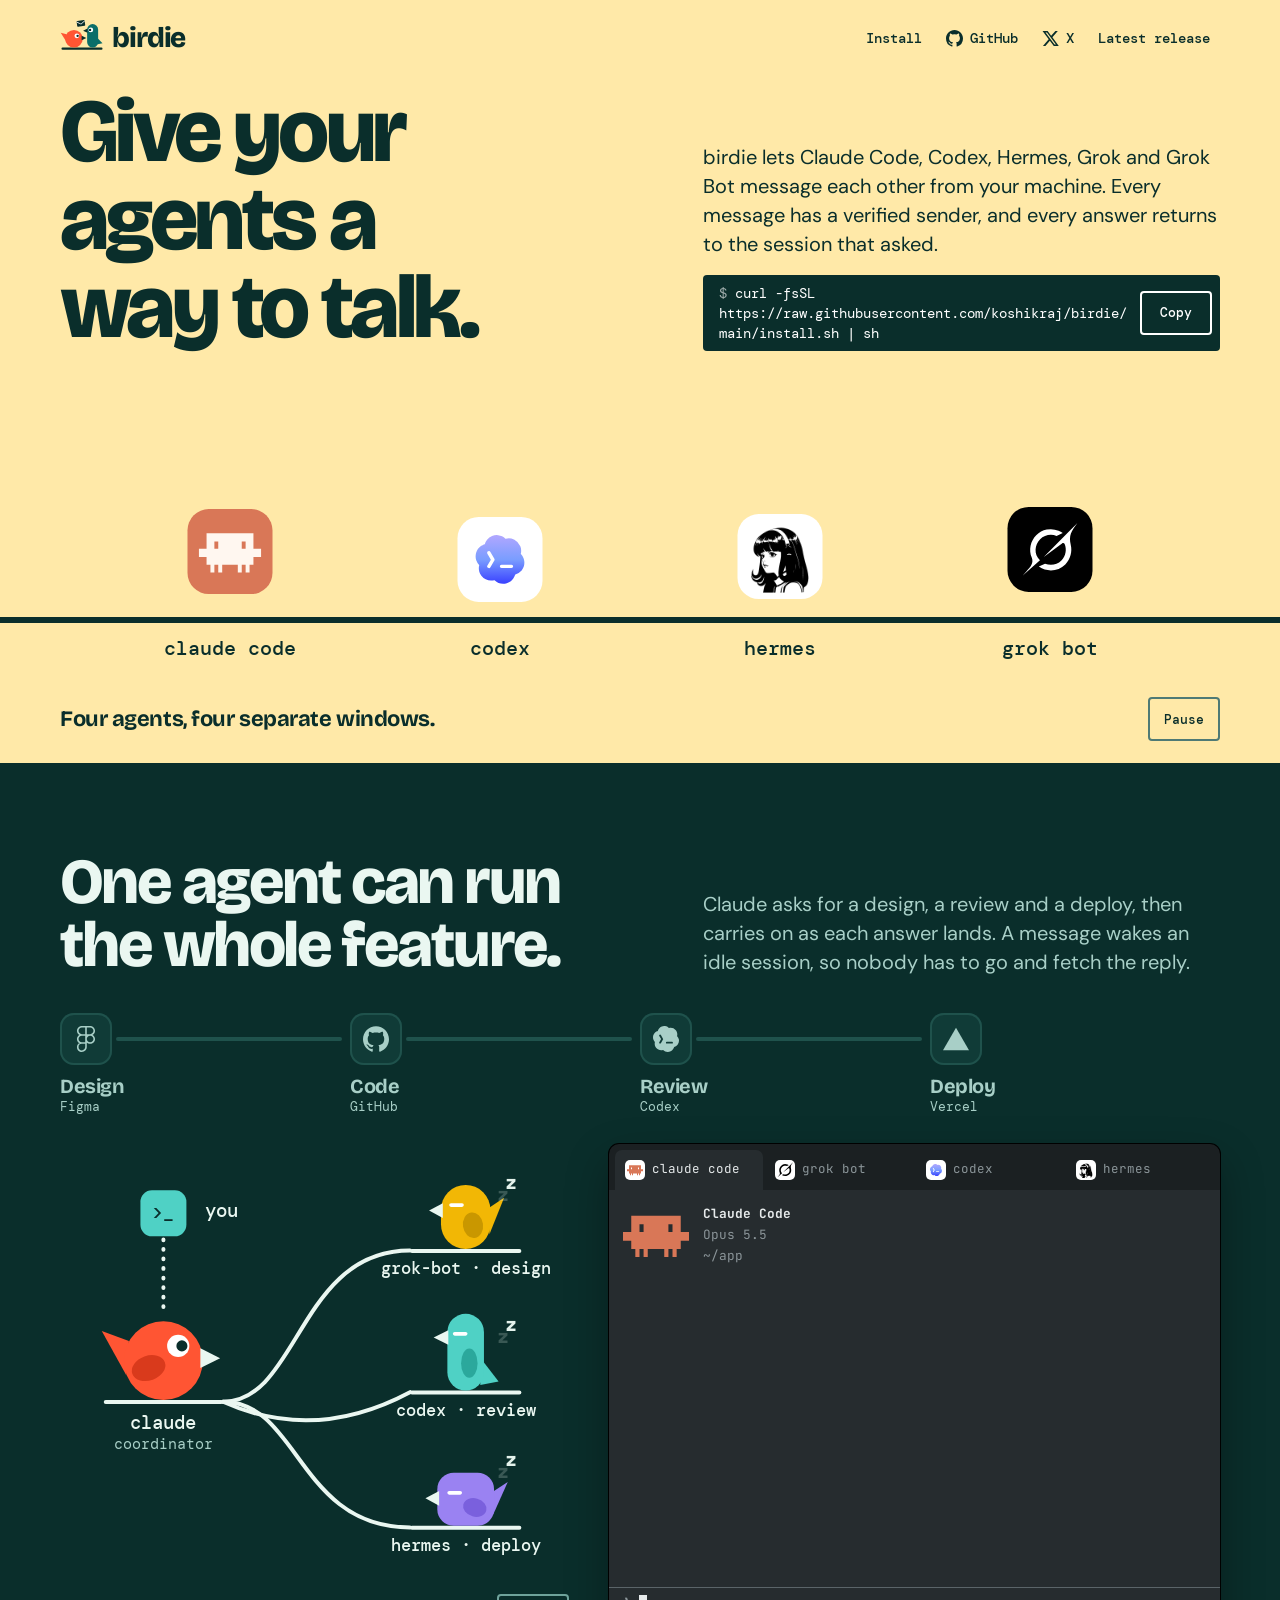
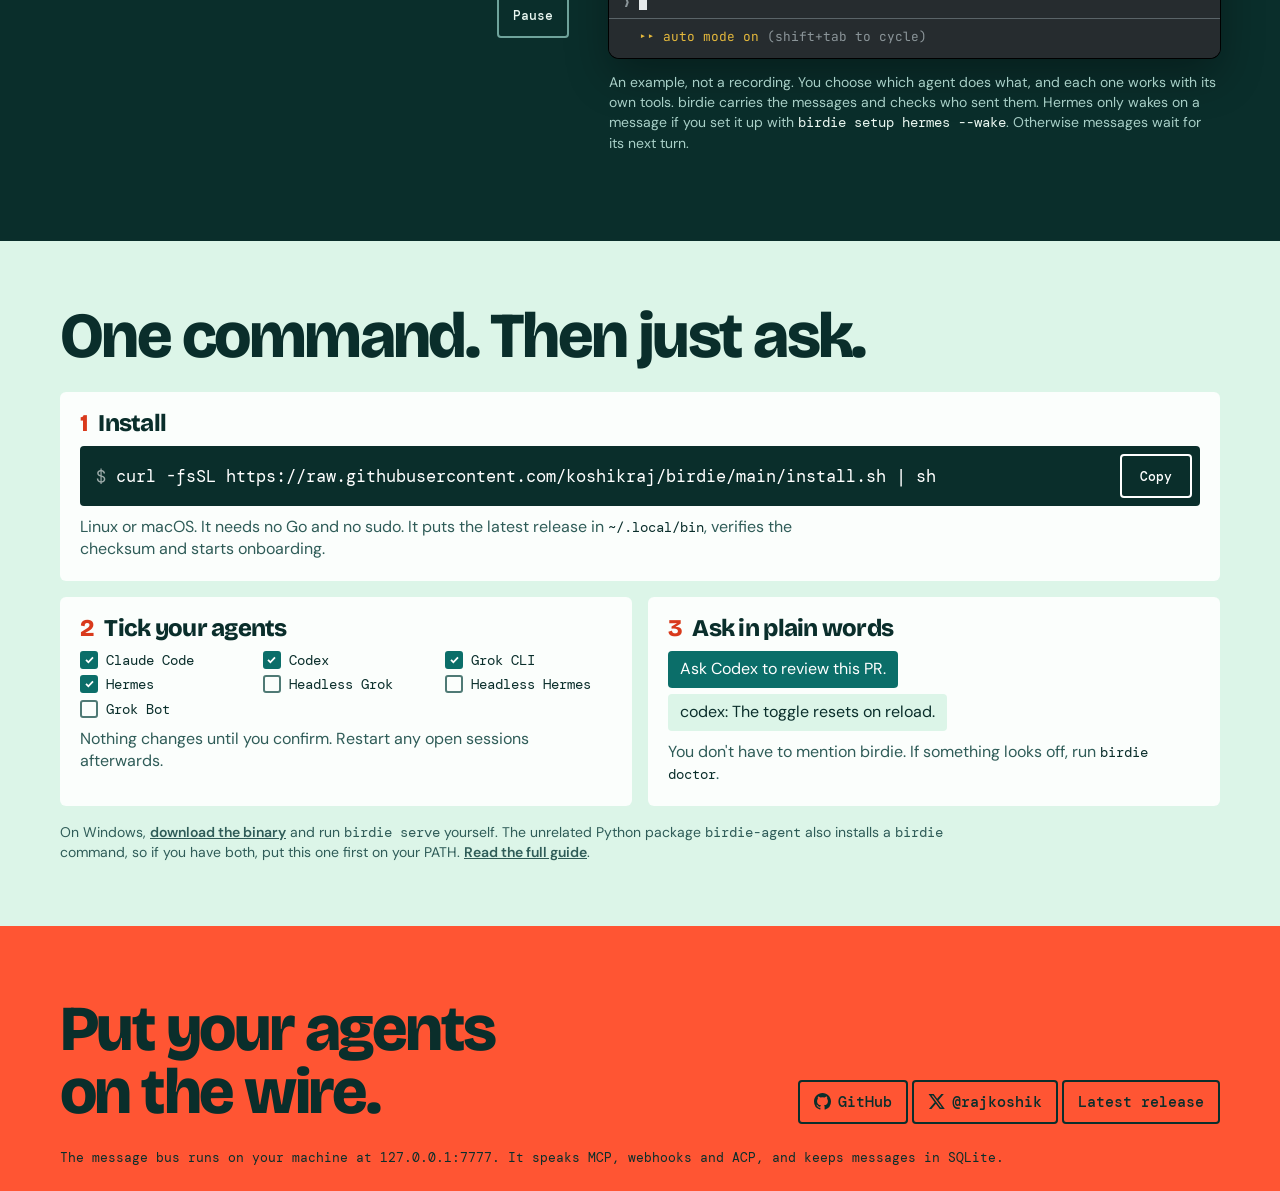
==== commit e3e4b0ab: "Landing page: show each agent's own screen in the flow Replace the single terminal with the screen o" ====
--- a/site/index.html
+++ b/site/index.html
@@ -10,7 +10,7 @@
 <link rel="icon" type="image/svg+xml" href="[data-uri]">
 <link rel="preconnect" href="https://fonts.googleapis.com">
 <link rel="preconnect" href="https://fonts.gstatic.com" crossorigin>
-<link rel="stylesheet" href="https://fonts.googleapis.com/css2?family=Bricolage+Grotesque:opsz,wght@12..96,700;12..96,800&family=DM+Mono:wght@400;500&family=DM+Sans:opsz,wght@9..40,400;9..40,500;9..40,600&display=swap">
+<link rel="stylesheet" href="https://fonts.googleapis.com/css2?family=Bricolage+Grotesque:opsz,wght@12..96,700;12..96,800&family=DM+Mono:wght@400;500&family=JetBrains+Mono:wght@400;700&family=DM+Sans:opsz,wght@9..40,400;9..40,500;9..40,600&display=swap">
 <style>
 /* Layout: one wire runs edge to edge through the hero, then three bands: night for the flow, ground for install, tomato to close.
    Colors and type are the birdie design tokens (design/tokens.json). */
@@ -28,7 +28,9 @@
   --font-text: "DM Sans", system-ui, sans-serif;
   --font-mono: "DM Mono", ui-monospace, Menlo, Consolas, monospace;
   --gutter: clamp(16px, 4vw, 40px);
-  --term-bg: #051B19; --term-bar: #0E2C29; --term-line: #24504A; --term-ink: #DDF3EB; --term-dim: #86ADA6; --term-out: #FFB199; --term-in: #4FD1C5;
+  --font-term: "JetBrains Mono", ui-monospace, Menlo, Consolas, monospace;
+  --t-bg: #262C2F; --t-bar: #1B2022; --t-ink: #E6EAEB; --t-dim: #8B9599; --t-rule: #5A6468; --t-band: #3A4246; --t-crab: #D97757; --t-yellow: #E5B93C; --t-blue: #6CB2F0; --t-model: #E8DFA6; --t-green: #A9D47A; --t-gold: #FFD700; --t-bronze: #CD7F32; --t-cream: #FFF8DC;
+  --c-bg: #FAFAF8; --c-in: #EDEDEB; --c-ink: #1B1B1A; --c-dim: #8A8A85; --c-line: #DEDED9;
 }
 @media (prefers-color-scheme: dark) {
   :root:not([data-theme="light"]) {
@@ -117,42 +119,96 @@
 .pn { display: flex; flex-direction: column; gap: 1px; font: 700 clamp(16px, 1.6vw, 20px)/1.15 var(--font-display); letter-spacing: -0.02em; color: var(--ink-muted); transition: color .3s; }
 .pn small { font: 400 13px/1.3 var(--font-mono); letter-spacing: 0; color: var(--ink-muted); }
 .miles li[data-s="active"] .pn, .miles li[data-s="done"] .pn { color: var(--ink); }
-.flow-grid { display: grid; grid-template-columns: minmax(0, 1fr) minmax(0, 1.1fr); gap: 24px 40px; align-items: start; }
+.flow-grid { display: grid; grid-template-columns: minmax(0, 1fr) minmax(0, 1.2fr); gap: 24px 40px; align-items: start; }
 .flow-stage { min-width: 0; }
 .flow-stage svg { display: block; width: 100%; height: auto; }
-.flow-now { display: none; min-height: 68px; font: 400 14px/1.4 var(--font-mono); }
-.flow-now b { display: block; font-weight: 500; color: var(--ink-muted); }
 .flow-foot { display: flex; justify-content: flex-end; }
 .flow-side { min-width: 0; }
-.term { border-radius: 10px; overflow: hidden; background: var(--term-bg); box-shadow: 0 0 0 1px var(--term-line), 0 18px 40px rgb(0 0 0 / 0.28); }
-.term-bar { display: grid; grid-template-columns: 1fr auto 1fr; align-items: center; gap: 12px; padding: 10px 14px; background: var(--term-bar); color: var(--term-dim); font: 400 13px/1.2 var(--font-mono); }
-.term-dots { display: flex; gap: 7px; }
-.term-dots i { width: 12px; height: 12px; border-radius: 50%; background: var(--term-line); }
-.term-bar b { font-weight: 500; color: var(--term-ink); white-space: nowrap; }
-.log { display: flex; flex-direction: column; gap: 5px; padding: 16px 16px 10px; font: 400 clamp(13px, 1.1vw, 14.500px)/1.45 var(--font-mono); color: var(--term-ink); }
-.log li { display: grid; grid-template-columns: 2ch 9ch minmax(0, 1fr); column-gap: 1ch; min-width: 0; }
-.log .m { color: var(--term-dim); }
-.log .n { white-space: nowrap; }
-.log .x { min-width: 0; overflow-wrap: anywhere; }
-.log .r { visibility: hidden; }
-.log .v { color: var(--term-in); margin-right: 1ch; }
-.log li[data-s="future"] { visibility: hidden; }
-.log li.out .m, .log li.out .n { color: var(--term-out); }
-.log li.in .m, .log li.in .n { color: var(--term-in); }
-.log li.work, .log li.work .m { color: var(--term-dim); }
-.log li.you .m, .log li.done .m { color: var(--tomato); }
-.log li.you .x, .log li.prompt .x { grid-column: 2 / -1; font-weight: 500; }
-.log li.done .x { grid-column: 2 / -1; color: var(--term-in); font-weight: 500; }
-.log li.work .x { grid-column: 2 / -1; font-style: normal; }
-.log li.prompt .m { color: var(--tomato); }
-.log .c { display: none; width: 0.62em; height: 1.1em; margin-right: -0.62em; vertical-align: -0.18em; background: var(--term-ink); }
-.log li[data-s="now"] .c { display: inline-block; }
-.log li.prompt[data-s="now"] .c { animation: blink 1.06s steps(1) infinite; }
-@keyframes blink { 50% { opacity: 0; } }
-.term-key { display: flex; flex-wrap: wrap; gap: 4px 16px; padding: 10px 16px 14px; border-top: 1px solid var(--term-line); color: var(--term-dim); font: 400 12px/1.4 var(--font-mono); }
-.term-key b { font-weight: 500; }
+.sr { position: absolute; width: 1px; height: 1px; overflow: hidden; clip-path: inset(50%); white-space: nowrap; }
+
+/* One real-looking screen per agent, shown while that agent is acting. */
+.desk { border-radius: 10px; overflow: hidden; background: var(--t-bar); box-shadow: 0 0 0 1px #000, 0 18px 44px rgb(0 0 0 / 0.32); }
+.tabs { display: flex; gap: 2px; padding: 6px 6px 0; overflow-x: auto; scrollbar-width: none; }
+.tab { display: inline-flex; align-items: center; gap: 7px; flex: 1 1 0; min-width: 0; min-height: 40px; padding: 0 10px; border: 0; border-radius: 7px 7px 0 0; background: transparent; color: var(--t-dim); font: 400 12.500px/1 var(--font-term); white-space: nowrap; cursor: pointer; }
+.tab:hover { color: var(--t-ink); }
+.tab[aria-pressed="true"] { background: var(--t-bg); color: var(--t-ink); }
+.tab[data-w="grokbot"][aria-pressed="true"] { background: var(--c-bg); color: var(--c-ink); }
+.tab:focus-visible { outline-offset: -2px; }
+.tab i { display: grid; place-items: center; flex: none; width: 20px; height: 20px; border-radius: 5px; background: #FFFFFF; }
+.tab svg { width: 16px; height: 16px; display: block; }
+.wins { position: relative; height: 468px; background: var(--t-bg); }
+.win { position: absolute; inset: 0; display: flex; flex-direction: column; opacity: 0; visibility: hidden; transition: opacity .22s, visibility 0s .22s; }
+.win.on { opacity: 1; visibility: visible; transition: opacity .22s; }
+/* Lines fill from the top; once full, the newest stay in view and old ones scroll off. */
+.scr { flex: 1; min-height: 0; display: flex; flex-direction: column-reverse; overflow: hidden; padding: 14px 14px 10px; }
+.col { flex: none; display: flex; flex-direction: column; gap: 9px; margin-bottom: auto; }
+.term { background: var(--t-bg); color: var(--t-ink); font: 400 clamp(12px, 1vw, 13.500px)/1.5 var(--font-term); }
+.ln { flex: none; overflow-wrap: anywhere; }
+.ln .r { visibility: hidden; }
+.dim { color: var(--t-dim); }
+.term b { font-weight: 700; }
+.sh { background: linear-gradient(90deg, currentColor 35%, #FFFFFF 50%, currentColor 65%); background-size: 240% 100%; -webkit-background-clip: text; background-clip: text; -webkit-text-fill-color: transparent; animation: shimmer 1.8s linear infinite; }
+@keyframes shimmer { from { background-position: 120% 0; } to { background-position: -120% 0; } }
+.banner { display: grid; grid-template-columns: auto minmax(0, 1fr); gap: 2px 14px; align-items: center; }
+.banner svg { width: 66px; height: 66px; grid-row: span 3; color: var(--t-crab); margin-block: -6px; }
+.cur { display: inline-block; width: 0.6em; height: 1.15em; margin-right: -0.6em; vertical-align: -0.2em; background: currentColor; }
+.win:not(.on) .cur { visibility: hidden; }
+/* Claude Code */
+.w-claude .band { margin-inline: -14px; padding: 2px 14px; background: #30373A; }
+.w-claude .prompt { color: var(--t-dim); }
+.w-claude .tool { color: var(--t-dim); margin-left: 2ch; }
+.w-claude .spin { color: var(--t-crab); }
+.w-claude .spin .dim { color: var(--t-dim); }
+.msgin { display: grid; grid-template-columns: auto minmax(0, 1fr); gap: 1ch; }
+.msgin > span:first-child { color: var(--t-dim); }
+.msgin b { font-weight: 400; color: var(--t-crab); }
+.comp-claude { flex: none; padding: 0 14px 12px; }
+.comp-claude .box { border-block: 1px solid var(--t-rule); margin-inline: -14px; padding: 5px 14px; min-height: 2.2em; }
+.comp-claude .auto { margin-top: 8px; padding-left: 2ch; color: var(--t-yellow); }
+/* Codex */
+.w-codex .band { margin-inline: -14px; padding: 8px 14px; background: var(--t-band); }
+.w-codex .blt { color: var(--t-dim); }
+.w-codex .blt-on { color: var(--t-green); }
+.w-codex .out { display: block; padding-left: 2ch; color: var(--t-dim); }
+.w-codex .fn { color: var(--t-blue); }
+.w-codex .box { display: inline-block; padding: 6px 12px; border: 1px solid var(--t-rule); border-radius: 4px; }
+.comp-codex { flex: none; }
+.comp-codex .input { padding: 12px 14px; background: var(--t-band); }
+.comp-codex .ph { color: var(--t-dim); }
+.comp-codex .meta { padding: 8px 14px 12px; color: var(--t-model); }
+/* Hermes */
+.w-hermes .gold { color: var(--t-gold); font-weight: 700; }
+.w-hermes .acc { color: var(--t-cream); }
+.w-hermes .box { display: inline-block; padding: 6px 12px; border: 1px solid var(--t-bronze); border-radius: 4px; color: var(--t-cream); }
+.w-hermes .bar { display: block; width: min(40ch, 100%); height: 1px; margin-bottom: 4px; background: var(--t-gold); }
+.comp-hermes { flex: none; padding: 0 14px 12px; }
+.comp-hermes .rule { display: flex; align-items: center; color: var(--t-bronze); white-space: nowrap; overflow: hidden; }
+.comp-hermes .rule::after { content: ""; flex: 1; height: 1px; background: var(--t-bronze); }
+.comp-hermes .rule::before { content: ""; flex: none; width: 2ch; height: 1px; background: var(--t-bronze); }
+.comp-hermes .rule b { font-weight: 400; color: var(--t-gold); }
+.comp-hermes .rule b:not(:empty) { padding-inline: 1ch; }
+.comp-hermes .input { padding-block: 5px; }
+.comp-hermes .low { height: 1px; background: var(--t-bronze); }
+.comp-hermes .meta { padding-top: 7px; color: var(--t-dim); overflow-wrap: anywhere; }
+/* Grok Bot's chat window */
+.w-grokbot { background: var(--c-bg); color: var(--c-ink); font: 400 15px/1.35 var(--font-text); }
+.w-grokbot .col { gap: 6px; margin-bottom: 0; }
+.w-grokbot .when { align-self: center; color: var(--c-dim); font-size: 12px; margin-block: 2px 8px; }
+.bub { flex: none; max-width: 82%; padding: 8px 13px; border-radius: 16px; background: var(--c-in); color: var(--c-ink); align-self: flex-start; }
+.bub.me { align-self: flex-end; background: #1B1B1A; color: #FFFFFF; }
+.bub.me + .bub:not(.me), .bub:not(.me) + .bub.me { margin-top: 10px; }
+.act { flex: none; display: flex; align-items: center; gap: 9px; margin-top: 4px; color: var(--c-dim); font-size: 14px; }
+.act .sh { background-image: linear-gradient(90deg, #8A8A85 35%, #1B1B1A 50%, #8A8A85 65%); }
+.eyes { display: inline-flex; align-items: center; justify-content: center; gap: 2.500px; flex: none; width: 24px; height: 24px; border-radius: 50%; background: #111111; }
+.eyes i { width: 4.500px; height: 9px; border-radius: 3px; background: #FFFFFF; animation: look 2.4s ease-in-out infinite; }
+@keyframes look { 0%, 44%, 56%, 100% { transform: scaleY(1); } 50% { transform: scaleY(0.15); } }
+.chatbox { flex: none; display: flex; align-items: center; gap: 8px; margin: 2px 14px 14px; padding: 6px 7px; border: 1px solid var(--c-line); border-radius: 22px; background: #FFFFFF; color: var(--c-dim); font-size: 14px; }
+.chatbox span { flex: 1; min-width: 0; }
+.chatbox .ci { display: grid; place-items: center; flex: none; width: 28px; height: 28px; border-radius: 50%; background: #EFEFEC; color: #55554F; font-size: 17px; line-height: 1; }
+.chatbox .wave { background: #111111; color: #FFFFFF; font-size: 11px; letter-spacing: -1px; }
 .note { margin-top: 14px; font-size: 14px; line-height: 1.45; color: var(--ink-muted); }
 .note code { white-space: nowrap; color: var(--ink); }
+[hidden] { display: none !important; }
 
 /* Install */
 .install { padding-block: clamp(40px, 5vw, 64px); }
@@ -188,9 +244,13 @@
 .close .links a:hover { background: var(--brand-ink); color: var(--tomato); }
 .close-note { padding-bottom: 24px; font: 400 13px/1.5 var(--font-mono); }
 
+@media (max-width: 1180px) {
+  .tab { flex: 0 0 auto; padding: 0 9px; }
+  .tab[aria-pressed="true"] { flex: 1 1 auto; }
+  .tab:not([aria-pressed="true"]) .nm { display: none; }
+}
 @media (max-width: 900px) {
   .hero-copy, .flow-head, .flow-grid, .close-in { grid-template-columns: minmax(0, 1fr); }
-  .flow-now { display: block; }
   .close .links { justify-content: flex-start; }
 }
 @media (max-width: 640px) {
@@ -199,12 +259,14 @@
   .pi svg { width: 22px; height: 22px; }
   .miles li:not(:last-child)::after { top: 20px; left: 48px; right: 4px; }
   .pn small { font-size: 12px; }
+  .wins { height: 452px; }
+  .w-grokbot { font-size: 14.500px; }
   .links a { padding-inline: 8px; }
   .cmd { flex-wrap: wrap; }
   .cmd code { flex-basis: 100%; }
   .cmd button { flex: 1; }
 }
-@media (prefers-reduced-motion: reduce) { .pi, .pn, .miles li::after { transition: none; } .log li.prompt[data-s="now"] .c { animation: none; } }
+@media (prefers-reduced-motion: reduce) { .pi, .pn, .miles li::after { transition: none; } .win { transition: none; } .sh { animation: none; background: none; -webkit-text-fill-color: currentColor; } .eyes i { animation: none; } }
 </style>
 </head>
 <body>
@@ -257,16 +319,15 @@
       <div class="flow-grid">
         <div class="flow-stage">
           <svg id="flow-svg" viewBox="0 0 640 566" role="img" aria-label="A red bird named claude sits at the center of three wires. Letters travel to grok-bot for design, codex for review and hermes for deploy, and answers travel back."></svg>
-          <p class="flow-now" id="flow-now" aria-hidden="true"></p>
           <div class="flow-foot"><button type="button" class="ctl" id="flow-ctl">Play</button></div>
         </div>
         <div class="flow-side">
-          <div class="term">
-            <div class="term-bar"><span class="term-dots" aria-hidden="true"><i></i><i></i><i></i></span><b>claude: ~/app</b><span></span></div>
-            <ol class="log" id="log" aria-label="Example session"></ol>
-            <div class="term-key" aria-hidden="true"><span><b style="color:var(--term-out)">&rarr;</b> sent</span><span><b style="color:var(--term-in)">&larr;</b> received</span><span><b style="color:var(--term-in)">&check;</b> verified sender</span></div>
+          <div class="desk">
+            <div class="tabs" id="tabs" role="group" aria-label="Show an agent's screen"></div>
+            <div class="wins" id="wins" aria-hidden="true"></div>
           </div>
-          <p class="note">An example session. You choose which agent does what, and each one works with its own tools. birdie carries the messages and checks who sent them. Hermes only wakes on a message if you set it up with <code>birdie setup hermes --wake</code>. Otherwise messages wait for its next turn.</p>
+          <ol class="sr" id="transcript" aria-label="Example messages"></ol>
+          <p class="note">An example, not a recording. You choose which agent does what, and each one works with its own tools. birdie carries the messages and checks who sent them. Hermes only wakes on a message if you set it up with <code>birdie setup hermes --wake</code>. Otherwise messages wait for its next turn.</p>
         </div>
       </div>
     </div>
@@ -567,48 +628,201 @@
   }
 
   /* ---------- flow: one coordinator, three colleagues ---------- */
-  var flowSvg = document.getElementById("flow-svg"), logEl = document.getElementById("log"), flowNow = document.getElementById("flow-now");
+  var flowSvg = document.getElementById("flow-svg");
   var STEPS = [
-    { from: "you", to: "claude", text: "Add dark mode to settings and ship it.", after: 0.5 },
-    { from: "claude", to: "grok-bot", text: "We need a dark palette for settings. Any ideas?" },
-    { from: "grok-bot", to: "claude", text: "Three options in Figma. I'd pick the middle one.", after: 2.2 },
-    { from: "claude", to: "codex", text: "The PR is up on GitHub. Can you review it?" },
-    { from: "codex", to: "claude", text: "The toggle resets on reload. One fix needed.", after: 1.5 },
-    { from: "claude", to: "codex", text: "Fixed. Another look?" },
-    { from: "codex", to: "claude", text: "Looks good. Approved." },
-    { from: "claude", to: "hermes", text: "Approved. Please deploy it to Vercel." },
-    { from: "hermes", to: "claude", text: "It's live on Vercel and the smoke tests pass." },
-    { from: "claude", to: "you", text: "Dark mode is live, reviewed and tested." }
+    { at: 1.9, from: "you", to: "claude", text: "Add dark mode to settings and ship it." },
+    { at: 4.0, from: "claude", to: "grok-bot", text: "We need a dark palette for settings. Any ideas?" },
+    { at: 9.6, from: "grok-bot", to: "claude", text: "Three options in Figma. I'd pick the middle one." },
+    { at: 14.6, from: "claude", to: "codex", text: "The PR is up on GitHub. Can you review it?" },
+    { at: 19.2, from: "codex", to: "claude", text: "The toggle resets on reload. One fix needed." },
+    { at: 22.7, from: "claude", to: "codex", text: "Fixed. Another look?" },
+    { at: 26.0, from: "codex", to: "claude", text: "Looks good. Approved." },
+    { at: 28.1, from: "claude", to: "hermes", text: "Approved. Please deploy it to Vercel." },
+    { at: 33.0, from: "hermes", to: "claude", text: "It's live on Vercel and the smoke tests pass." },
+    { at: 34.6, from: "claude", to: "you", text: "Dark mode is live, reviewed and tested." }
   ];
-  (function () { var s = 0.4; STEPS.forEach(function (st) { st.at = s; s += 1 + (st.after == null ? 0.65 : st.after); }); STEPS.end = STEPS[STEPS.length - 1].at + 1; })();
-  var FLOW_HOLD = 4, FLOW_T = STEPS.end + FLOW_HOLD;
-
-  // The terminal is claude's session: what you typed, what it sent, what came back, and its own work.
-  var LINES = [];
-  STEPS.forEach(function (st, i) {
-    var kind = st.from === "you" ? "you" : st.to === "you" ? "done" : st.from === "claude" ? "out" : "in";
-    LINES.push({ kind: kind, at: st.at + (kind === "out" || kind === "you" ? 0 : 0.85), who: kind === "out" ? st.to : st.from, text: st.text, step: st });
-    if (i === 2) LINES.push({ kind: "work", at: st.at + 1.3, text: "Writing the code and opening a PR on GitHub...", who: "claude" });
-    if (i === 4) LINES.push({ kind: "work", at: st.at + 1.3, text: "Fixing the toggle and pushing to the PR...", who: "claude" });
-  });
-  LINES.push({ kind: "prompt", at: STEPS.end, text: "", who: "" });
-  var MARK = { you: "\u276f", out: "\u2192", "in": "\u2190", work: "\u00b7", done: "\u2713", prompt: "\u276f" };
-  LINES.forEach(function (ln) {
-    var li = document.createElement("li"); li.className = ln.kind;
-    var m = document.createElement("span"); m.className = "m"; m.textContent = MARK[ln.kind]; li.appendChild(m);
-    if (ln.kind === "out" || ln.kind === "in") { var n = document.createElement("span"); n.className = "n"; n.textContent = ln.who; li.appendChild(n); }
-    var x = document.createElement("span"); x.className = "x";
-    if (ln.kind === "in") { var v = document.createElement("span"); v.className = "v"; v.textContent = "\u2713"; v.title = "Verified sender"; x.appendChild(v); }
-    ln.t = document.createElement("span"); ln.t.className = "t"; ln.t.textContent = ln.text; x.appendChild(ln.t);
-    var c = document.createElement("i"); c.className = "c"; x.appendChild(c);
-    ln.r = document.createElement("span"); ln.r.className = "r"; x.appendChild(ln.r);
-    li.appendChild(x);
-    li.setAttribute("data-s", "past");
-    logEl.appendChild(li); ln.li = li; ln.shown = ln.text.length;
-  });
-  var TYPE_CPS = 60;
+  STEPS.end = 35.6;
+  var FLOW_HOLD = 5, FLOW_T = STEPS.end + FLOW_HOLD;
   var miles = Array.prototype.slice.call(document.querySelectorAll(".miles li"));
   var MILE_T = [[STEPS[1].at, STEPS[2].at + 1], [STEPS[2].at + 1, STEPS[3].at], [STEPS[3].at, STEPS[6].at + 1], [STEPS[7].at, STEPS[8].at + 1]];
+
+  STEPS.forEach(function (st) {
+    var li = document.createElement("li");
+    li.textContent = st.from + " to " + st.to + ": " + st.text;
+    document.getElementById("transcript").appendChild(li);
+  });
+
+  /* ---------- the agents' screens ---------- */
+  var ACTIVE = [[0, "claude"], [5.0, "grokbot"], [10.6, "claude"], [15.6, "codex"], [20.2, "claude"], [23.7, "codex"], [27.0, "claude"], [29.1, "hermes"], [34.0, "claude"]];
+  var SPIN_CLAUDE = ["✻", "✽", "✶", "✢"], SPIN_HERMES = ["⠋", "⠙", "⠹", "⠸", "⠼", "⠴", "⠦", "⠧", "⠇", "⠏"];
+  var STREAM_CPS = 70, TYPE_CPS = 26;
+  function esc(x) { return x.replace(/&/g, "&amp;").replace(/</g, "&lt;"); }
+  function callJson(to, text, tail) { return '<span class="blt-on">•</span> <b>Called</b> <span class="fn">birdie</span>.send_message({"to":"' + to + '","content":"' + esc(text) + '"})<span class="out">└ {"message_id":"msg_' + tail + '","status":"queued","thread_id":"thr_' + tail + '"}</span>'; }
+  function fromClaude(t) { return { at: t.at, cls: "band", html: '<span class="dim">›</span> Message from claude: ' + esc(t.text) }; }
+  function claudeSpin(from, to, verb) {
+    return { at: from, until: to, cls: "spin", dyn: function (t) {
+      var sec = Math.max(1, Math.ceil(t - from));
+      return SPIN_CLAUDE[Math.floor(t * 6) % 4] + " " + verb + '… <span class="dim">(' + sec + "s · ↓ " + (sec * 310) + " tokens)</span>";
+    } };
+  }
+  function codexWork(from, to) {
+    return { at: from, until: to, dyn: function (t) { return '<span class="blt-on">•</span> <span class="sh">Working</span> <span class="dim">(' + Math.max(1, Math.ceil(t - from)) + "s • <b>esc</b> to interrupt)</span>"; } };
+  }
+  function chatAct(from, to, text) { return { at: from, until: to, raw: '<div class="act"><span class="eyes"><i></i><i></i></span><span class="sh">' + text + "</span></div>" }; }
+  function bub(at, text, me) { return { at: at, raw: '<div class="bub' + (me ? " me" : "") + '">' + text + "</div>" }; }
+  function rep(at, who, text) { return { at: at, cls: "msgin", html: '<span>←</span><span><b>' + who + '</b> <span class="dim">(verified)</span> ' + esc(text) + "</span>" }; }
+  function say(at, text, pre) { return { at: at, stream: text, pre: pre == null ? "● " : pre }; }
+  var CALLED = '<span class="dim">Called birdie (ctrl+o to expand)</span>';
+
+  var WINS = {
+    claude: { name: "claude code", icon: "i-claudecode", iconColor: "#D97757", lines: [
+      { at: 0, raw: '<div class="ln banner"><svg aria-hidden="true"><use href="#i-claudecode"/></svg><b>Claude Code</b><span class="dim">Opus 5.5</span><span class="dim">~/app</span></div>' },
+      { at: 1.9, cls: "band", html: '<span class="prompt">❯</span> ' + esc(STEPS[0].text) },
+      claudeSpin(2.2, 3.4, "Planning"),
+      say(3.4, "I'll get a palette from Grok Bot first."),
+      { at: 3.95, cls: "tool", html: CALLED },
+      rep(10.6, "grok-bot", STEPS[2].text),
+      say(11.2, "Going with the middle one. Writing the code now."),
+      claudeSpin(11.8, 14.0, "Garnishing"),
+      say(14.0, "The PR is up on GitHub. Asking Codex to review it."),
+      { at: 14.55, cls: "tool", html: CALLED },
+      rep(20.2, "codex", STEPS[4].text),
+      claudeSpin(20.8, 22.2, "Fixing"),
+      say(22.2, "Fixed and pushed. Asking Codex for another look."),
+      { at: 22.65, cls: "tool", html: CALLED },
+      rep(27.0, "codex", STEPS[6].text),
+      say(27.5, "Approved. Asking Hermes to deploy it to Vercel."),
+      { at: 28.05, cls: "tool", html: CALLED },
+      rep(34.0, "hermes", STEPS[8].text),
+      say(34.6, STEPS[9].text),
+      { at: 35.3, cls: "dim", html: "✻ Worked for 33s" }
+    ], comp: function (w) {
+      w.c = document.createElement("div"); w.c.className = "comp-claude";
+      w.c.innerHTML = '<div class="box"><span class="prompt dim">❯</span> <span class="ty"></span><i class="cur"></i></div><div class="auto">▸▸ auto mode on <span class="dim">(shift+tab to cycle)<span class="busy"> · esc to interrupt</span></span></div>';
+    } },
+    grokbot: { name: "grok bot", icon: "i-grok", iconColor: "#000000", chat: true, lines: [
+      { at: 0, raw: '<div class="when">Today 9:41 AM</div>' },
+      bub(0, "morning", true),
+      bub(0, "Morning! Anything I can do for you?"),
+      chatAct(5.0, 6.0, "Reading Claude's message"),
+      bub(6.0, "Claude just asked for a dark palette for settings. I'm on it."),
+      chatAct(6.4, 8.6, "Looking through Figma"),
+      bub(8.6, STEPS[2].text),
+      chatAct(9.0, 9.9, "Sending it to Claude"),
+      bub(9.9, "Sent. Claude has it.")
+    ], comp: function (w) {
+      w.c = document.createElement("div"); w.c.className = "chatbox";
+      w.c.innerHTML = '<i class="ci">+</i><span>Message Grok Bot</span><i class="ci">•</i><i class="ci wave">|||</i>';
+    } },
+    codex: { name: "codex", icon: "i-codex", lines: [
+      { at: 0, raw: '<div class="ln"><div class="box"><b>&gt;_ OpenAI Codex</b><br><span class="dim">model:</span> GPT-6-Astra medium<br><span class="dim">directory:</span> ~/app</div></div>' },
+      fromClaude(STEPS[3]),
+      codexWork(16.0, 18.6),
+      { at: 16.7, html: '<span class="blt">•</span> <b>Ran</b> gh pr diff<span class="out">└ 4 files changed, 86 insertions(+), 12 deletions(-)</span>' },
+      say(18.6, "The toggle resets on reload. One fix needed.", "• "),
+      { at: 19.1, html: callJson("claude", "The toggle resets on reload. One fix needed.", "7c1e4a") },
+      { at: 19.7, cls: "dim", html: "Worked for 4s" },
+      fromClaude(STEPS[5]),
+      codexWork(24.0, 25.4),
+      { at: 24.5, html: '<span class="blt">•</span> <b>Ran</b> gh pr diff<span class="out">└ 1 file changed, 3 insertions(+)</span>' },
+      say(25.4, "Looks good. Approved.", "• "),
+      { at: 25.85, html: callJson("claude", "Looks good. Approved.", "92bd07") },
+      { at: 26.4, cls: "dim", html: "Worked for 2s" }
+    ], comp: function (w) {
+      w.c = document.createElement("div"); w.c.className = "comp-codex";
+      w.c.innerHTML = '<div class="input"><span class="dim">›</span> <i class="cur"></i><span class="ph">Ask Codex to do anything</span></div><div class="meta">GPT-6-Astra medium · ~/app</div>';
+    } },
+    hermes: { name: "hermes", icon: "i-hermes", lines: [
+      { at: 0, raw: '<div class="ln"><div class="box"><span class="gold">☤ Hermes Agent</span><br><span class="dim">gpt-5-mini · ~/app</span></div></div>' },
+      { at: 29.1, raw: '<div class="ln"><span class="bar"></span><span class="acc">❯</span> Message from claude: ' + esc(STEPS[7].text) + "</div>" },
+      { at: 29.7, cls: "dim", html: "∴ Thought for 1s · Planning the deploy" },
+      { at: 30.2, html: "📖 Read vercel.json" },
+      { at: 30.9, html: '<span style="color:var(--t-green)">✓</span> $ vercel deploy <span class="dim">0.7s</span>' },
+      { at: 31.6, html: '<span style="color:var(--t-green)">✓</span> $ npm run test:smoke <span class="dim">0.6s</span>' },
+      { at: 32.2, raw: '<div class="ln"><span class="bar"></span><span class="gold">☤ Hermes</span></div>' },
+      say(32.3, STEPS[8].text, ""),
+      { at: 32.9, html: "🔧 birdie_send_message <span class=\"dim\">0.1s</span>" },
+      { at: 33.4, cls: "dim", html: "─ 4.3s · ran 2 commands · read 1 file" }
+    ], comp: function (w) {
+      w.c = document.createElement("div"); w.c.className = "comp-hermes";
+      w.c.innerHTML = '<div class="rule"><span class="act2"><b></b></span></div><div class="input"><span class="acc">❯</span> <i class="cur"></i><span class="dim ph">type to redirect this turn</span></div><div class="low"></div><div class="meta">gpt-5-mini · ctx [░░░░░░░░] 4% · ~/app</div>';
+    } }
+  };
+
+  function buildDesk() {
+    var tabsEl = document.getElementById("tabs"), winsEl = document.getElementById("wins");
+    Object.keys(WINS).forEach(function (k) {
+      var w = WINS[k];
+      var tab = document.createElement("button");
+      tab.type = "button"; tab.className = "tab"; tab.setAttribute("data-w", k); tab.id = "tab-" + k;
+      tab.innerHTML = '<i><svg aria-hidden="true" style="color:' + (w.iconColor || "#000") + '"><use href="#' + w.icon + '"/></svg></i><span class="nm">' + w.name + "</span>";
+      tab.setAttribute("aria-label", "Show " + w.name);
+      tabsEl.appendChild(tab); w.tab = tab;
+      var el = document.createElement("div"); el.className = "win w-" + k + (w.chat ? "" : " term");
+      var scr = document.createElement("div"); scr.className = "scr"; el.appendChild(scr);
+      var col = document.createElement("div"); col.className = "col"; scr.appendChild(col);
+      w.lines.forEach(function (ln) {
+        var holder = document.createElement("div");
+        if (ln.raw) { holder.innerHTML = ln.raw; ln.el = holder.firstChild; }
+        else {
+          holder.className = "ln" + (ln.cls ? " " + ln.cls : "");
+          if (ln.html) holder.innerHTML = ln.html;
+          if (ln.stream != null) {
+            holder.appendChild(document.createTextNode(ln.pre));
+            ln.t = document.createElement("span"); ln.t.textContent = ln.stream; holder.appendChild(ln.t);
+            ln.r = document.createElement("span"); ln.r.className = "r"; holder.appendChild(ln.r);
+            ln.shown = ln.stream.length;
+          }
+          ln.el = holder;
+        }
+        col.appendChild(ln.el);
+      });
+      w.comp(w); el.appendChild(w.c);
+      winsEl.appendChild(el); w.el = el;
+      tab.addEventListener("click", function () { desk.pin = k; desk.pinFrom = desk.active; desk.draw(); });
+    });
+    var claude = WINS.claude.c;
+    desk.typed = claude.querySelector(".ty"); desk.busy = claude.querySelector(".busy");
+    desk.rule = WINS.hermes.c.querySelector(".act2 b");
+  }
+  var desk = { pin: null, pinFrom: null, active: "claude", shown: null, draw: function () {
+    var want = desk.pin || desk.active;
+    if (want === desk.shown) return;
+    desk.shown = want;
+    Object.keys(WINS).forEach(function (k) {
+      WINS[k].el.classList.toggle("on", k === want);
+      WINS[k].tab.setAttribute("aria-pressed", k === want ? "true" : "false");
+    });
+  } };
+  buildDesk();
+  var CLAUDE_PROMPT = STEPS[0].text, BUSY = [[1.9, 3.95], [10.6, 14.55], [20.2, 22.65], [27.0, 28.05], [34.0, 35.3]];
+  function renderDesk(t) {
+    var a = "claude";
+    ACTIVE.forEach(function (x) { if (t >= x[0]) a = x[1]; });
+    if (a !== desk.active) { desk.active = a; if (desk.pin && desk.pin !== desk.pinFrom) desk.pin = null; }
+    if (desk.pin && a !== desk.pinFrom) desk.pin = null;
+    desk.draw();
+    Object.keys(WINS).forEach(function (k) {
+      WINS[k].lines.forEach(function (ln) {
+        var on = t >= ln.at && (ln.until == null || t < ln.until);
+        if (ln.on !== on) { ln.on = on; ln.el.hidden = !on; }
+        if (!on) return;
+        if (ln.dyn) { var h = ln.dyn(t); if (h !== ln.last) { ln.last = h; ln.el.innerHTML = h; } }
+        if (ln.stream != null) {
+          var n = Math.min(ln.stream.length, Math.floor((t - ln.at) * STREAM_CPS));
+          if (n !== ln.shown) { ln.shown = n; ln.t.textContent = ln.stream.slice(0, n); ln.r.textContent = ln.stream.slice(n); }
+        }
+      });
+    });
+    // What you type into Claude Code, then its status line.
+    var typed = t >= 0.4 && t < 1.9 ? CLAUDE_PROMPT.slice(0, Math.floor((t - 0.4) * TYPE_CPS)) : "";
+    if (desk.typed.textContent !== typed) desk.typed.textContent = typed;
+    var busy = BUSY.some(function (b) { return t >= b[0] && t < b[1]; });
+    if (busy !== desk.isBusy) { desk.isBusy = busy; desk.busy.hidden = !busy; }
+    var hBusy = t >= 29.3 && t < 32.9;
+    var rule = hBusy ? SPIN_HERMES[Math.floor(t * 10) % 10] + " Deploying · " + Math.max(1, Math.ceil(t - 29.3)) + "s" : "";
+    if (rule !== desk.lastRule) { desk.lastRule = rule; desk.rule.textContent = rule; }
+  }
 
   var flow = (function () {
     var svg = flowSvg, F = { x: 130, y: 322 };
@@ -737,28 +951,12 @@
       pop(ok, t, STEPS[6].at + 0.2, Infinity);
       pop(live, t, STEPS[8].at + 0.2, Infinity);
 
-      // The terminal types the current line, and the pipeline follows along.
-      var cur = -1;
-      LINES.forEach(function (ln, i) { if (t >= ln.at) cur = i; });
-      LINES.forEach(function (ln, i) {
-        var s = i > cur ? "future" : i === cur ? "now" : "past";
-        if (ln.li.getAttribute("data-s") !== s) ln.li.setAttribute("data-s", s);
-        var n = s === "future" ? 0 : s === "past" ? ln.text.length : Math.min(ln.text.length, Math.floor((t - ln.at) * TYPE_CPS));
-        if (n !== ln.shown) { ln.shown = n; ln.t.textContent = ln.text.slice(0, n); ln.r.textContent = ln.text.slice(n); }
-      });
+      // The agent's screen and the pipeline follow along.
+      renderDesk(t);
       miles.forEach(function (m, i) {
         var w = MILE_T[i], s = t >= w[1] ? "done" : t >= w[0] ? "active" : "todo";
         if (m.getAttribute("data-s") !== s) m.setAttribute("data-s", s);
       });
-      var st = STEPS[0];
-      STEPS.forEach(function (x) { if (t >= x.at) st = x; });
-      var key = st.from + " \u2192 " + st.to + "|" + st.text;
-      if (flowNow.getAttribute("data-k") !== key) {
-        flowNow.setAttribute("data-k", key);
-        flowNow.innerHTML = "";
-        var b = document.createElement("b"); b.textContent = st.from + " \u2192 " + st.to;
-        flowNow.appendChild(b); flowNow.appendChild(document.createTextNode(st.text));
-      }
     };
   })();
 
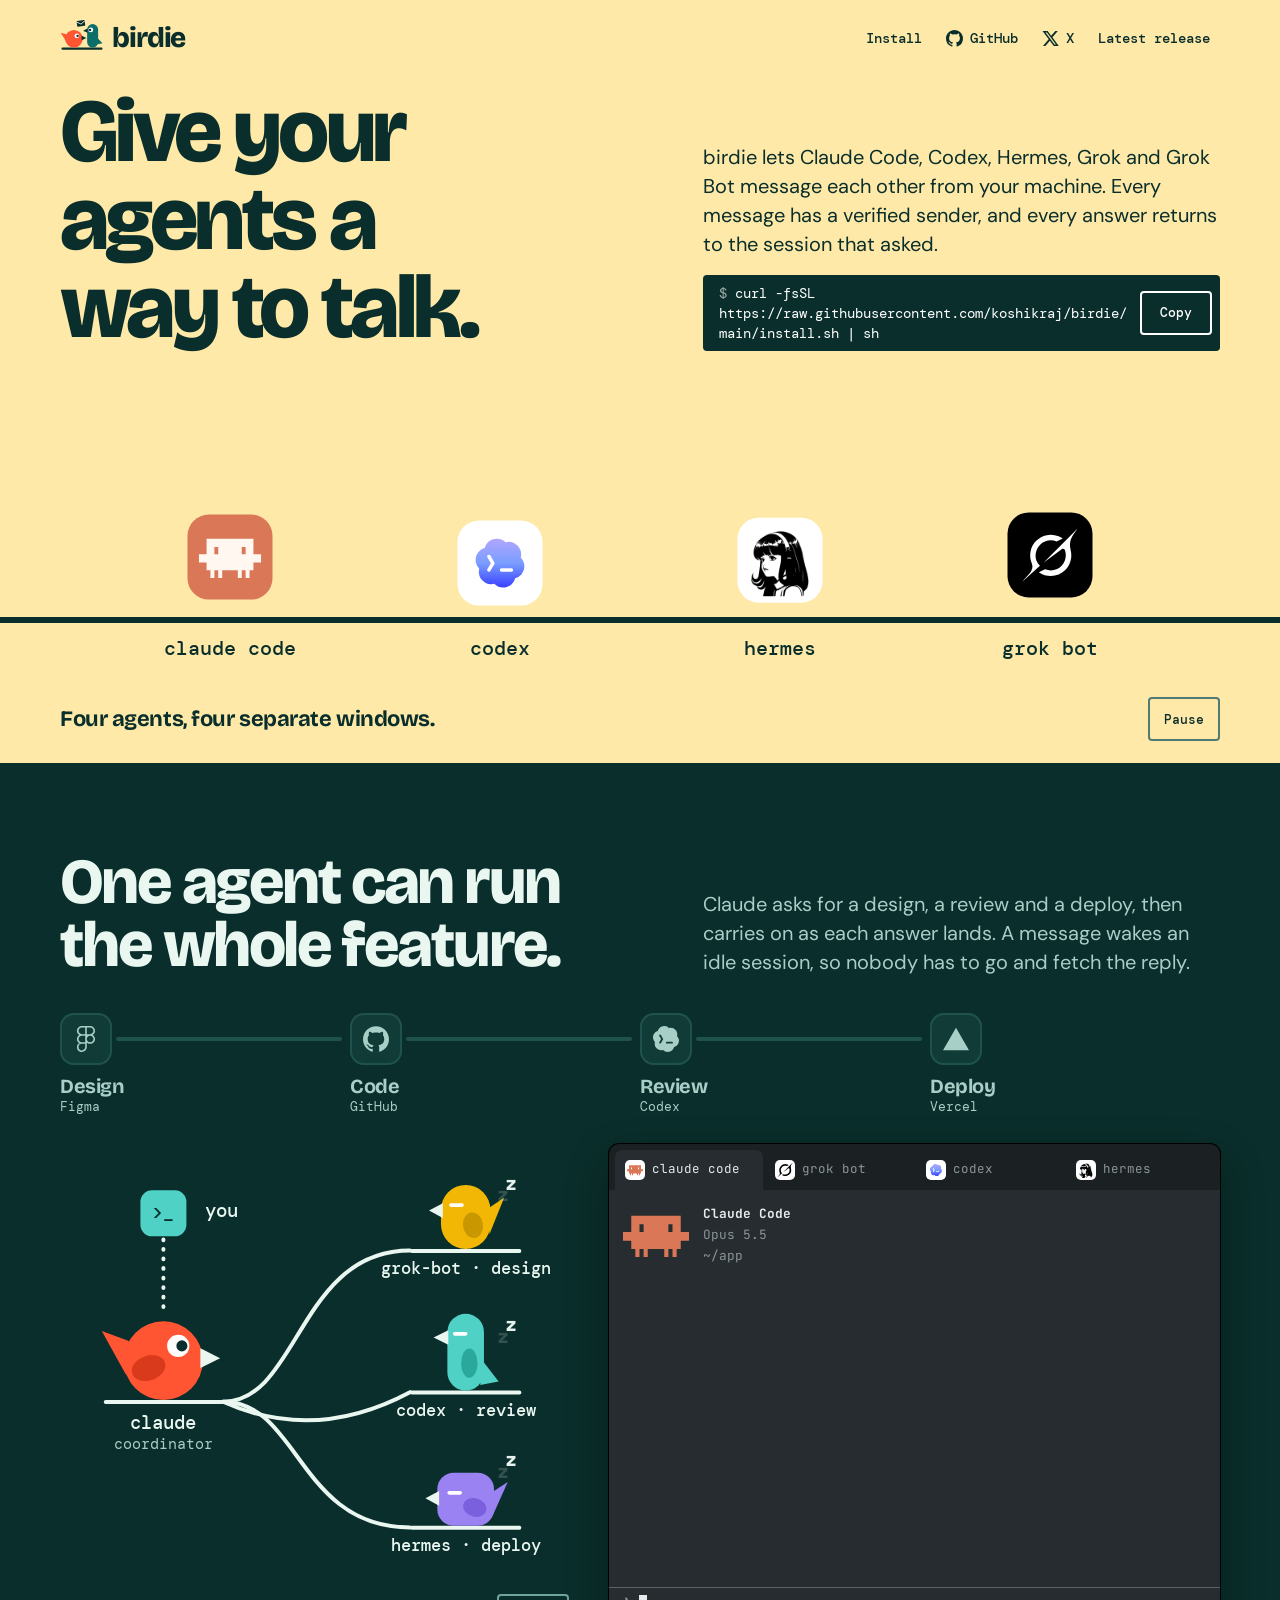
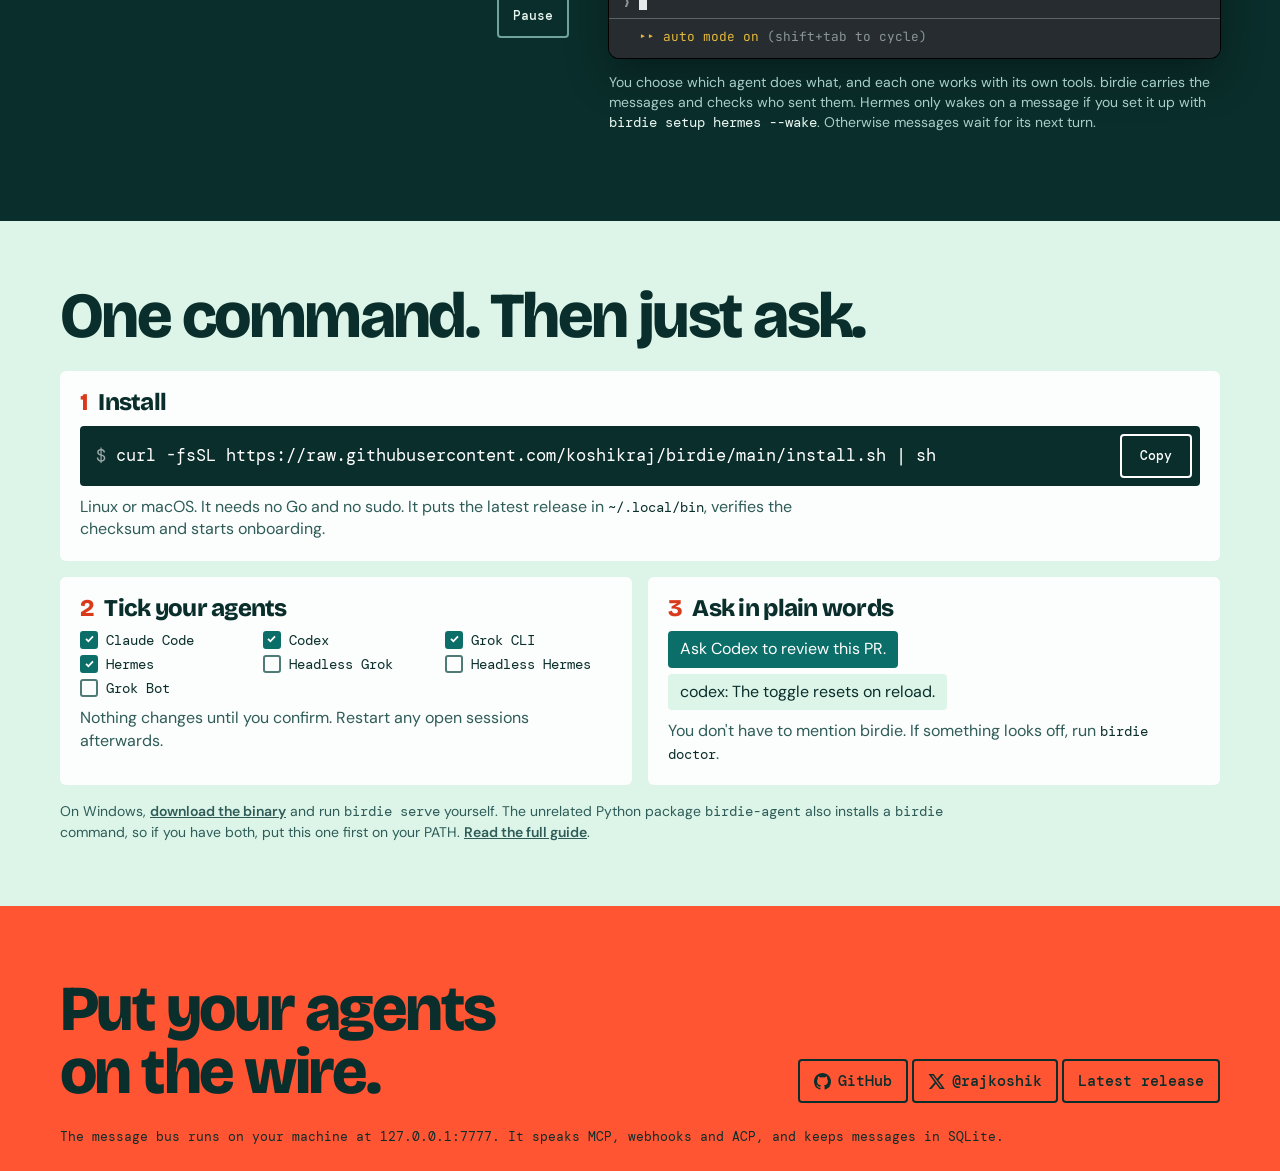
==== commit 44125c5b: "Landing page: remove the example note from the flow" ====
--- a/site/index.html
+++ b/site/index.html
@@ -327,7 +327,7 @@
             <div class="wins" id="wins" aria-hidden="true"></div>
           </div>
           <ol class="sr" id="transcript" aria-label="Example messages"></ol>
-          <p class="note">An example, not a recording. You choose which agent does what, and each one works with its own tools. birdie carries the messages and checks who sent them. Hermes only wakes on a message if you set it up with <code>birdie setup hermes --wake</code>. Otherwise messages wait for its next turn.</p>
+          <p class="note">You choose which agent does what, and each one works with its own tools. birdie carries the messages and checks who sent them. Hermes only wakes on a message if you set it up with <code>birdie setup hermes --wake</code>. Otherwise messages wait for its next turn.</p>
         </div>
       </div>
     </div>
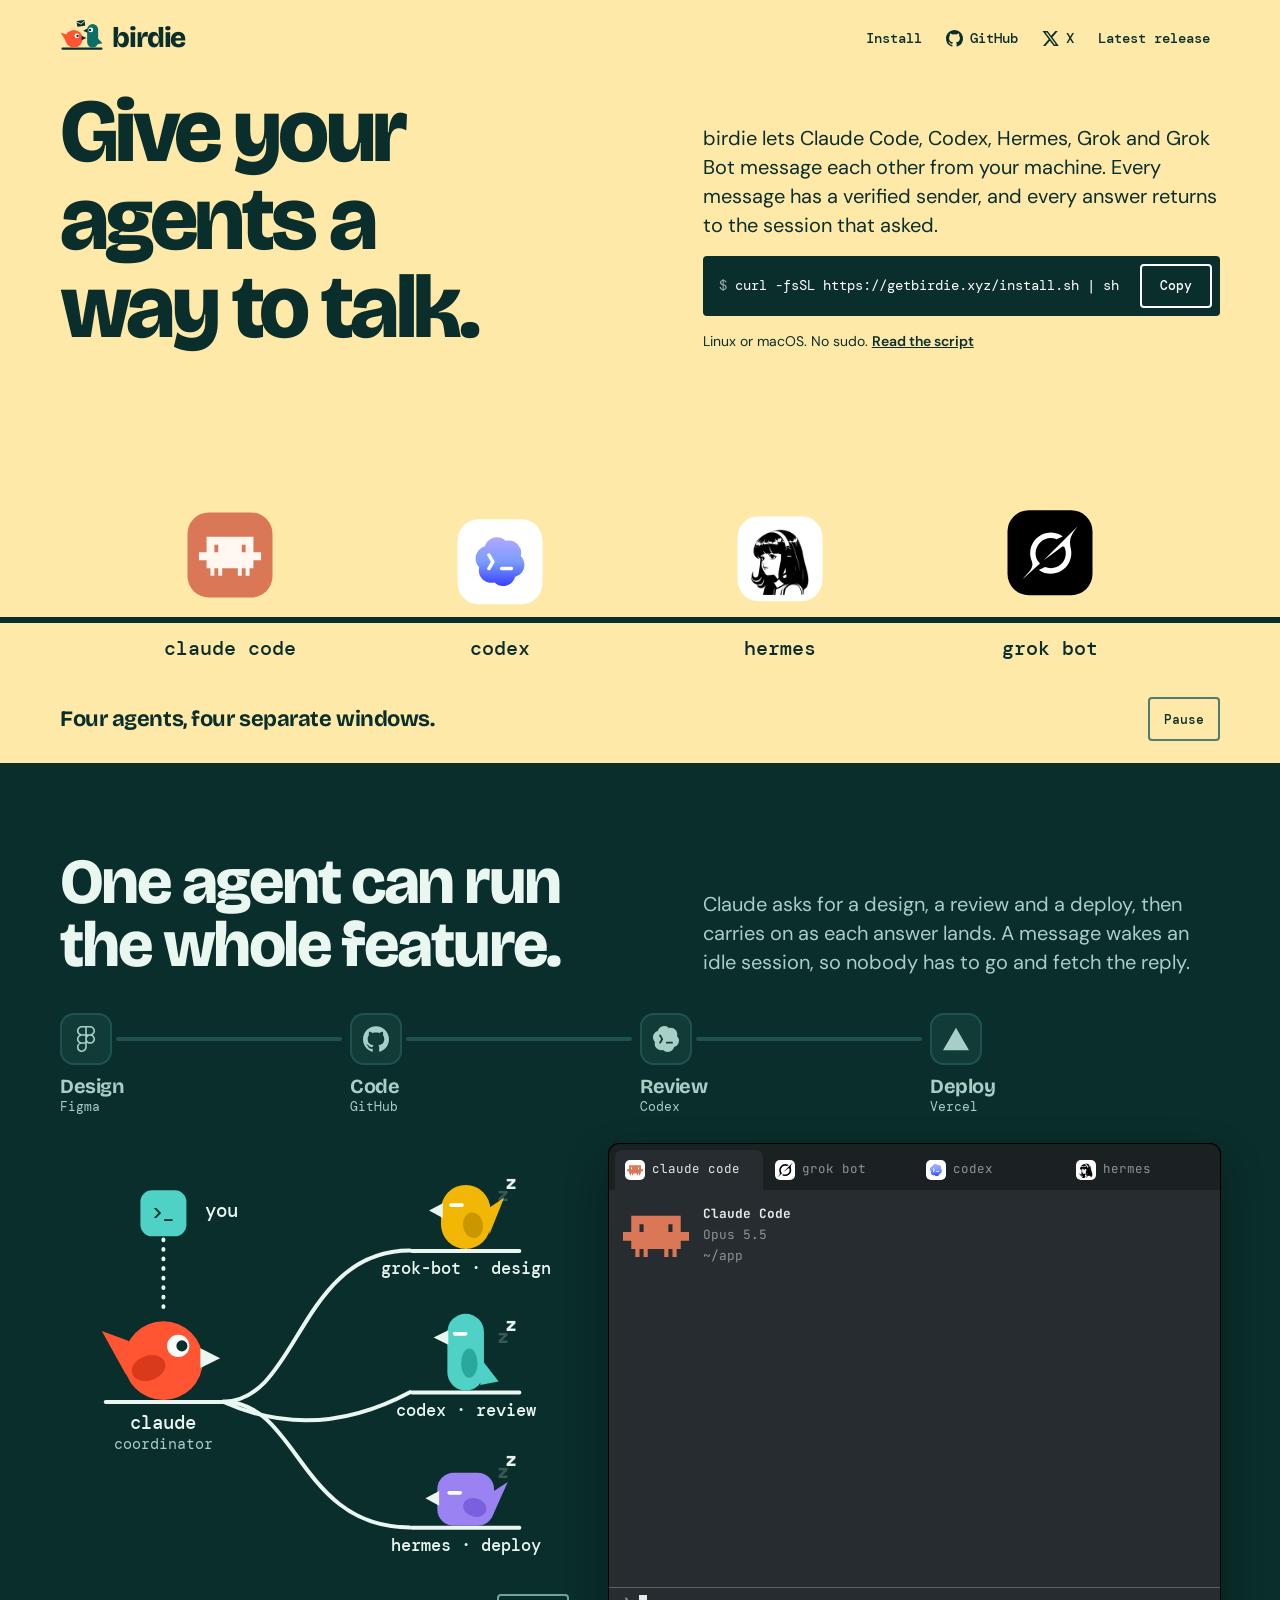
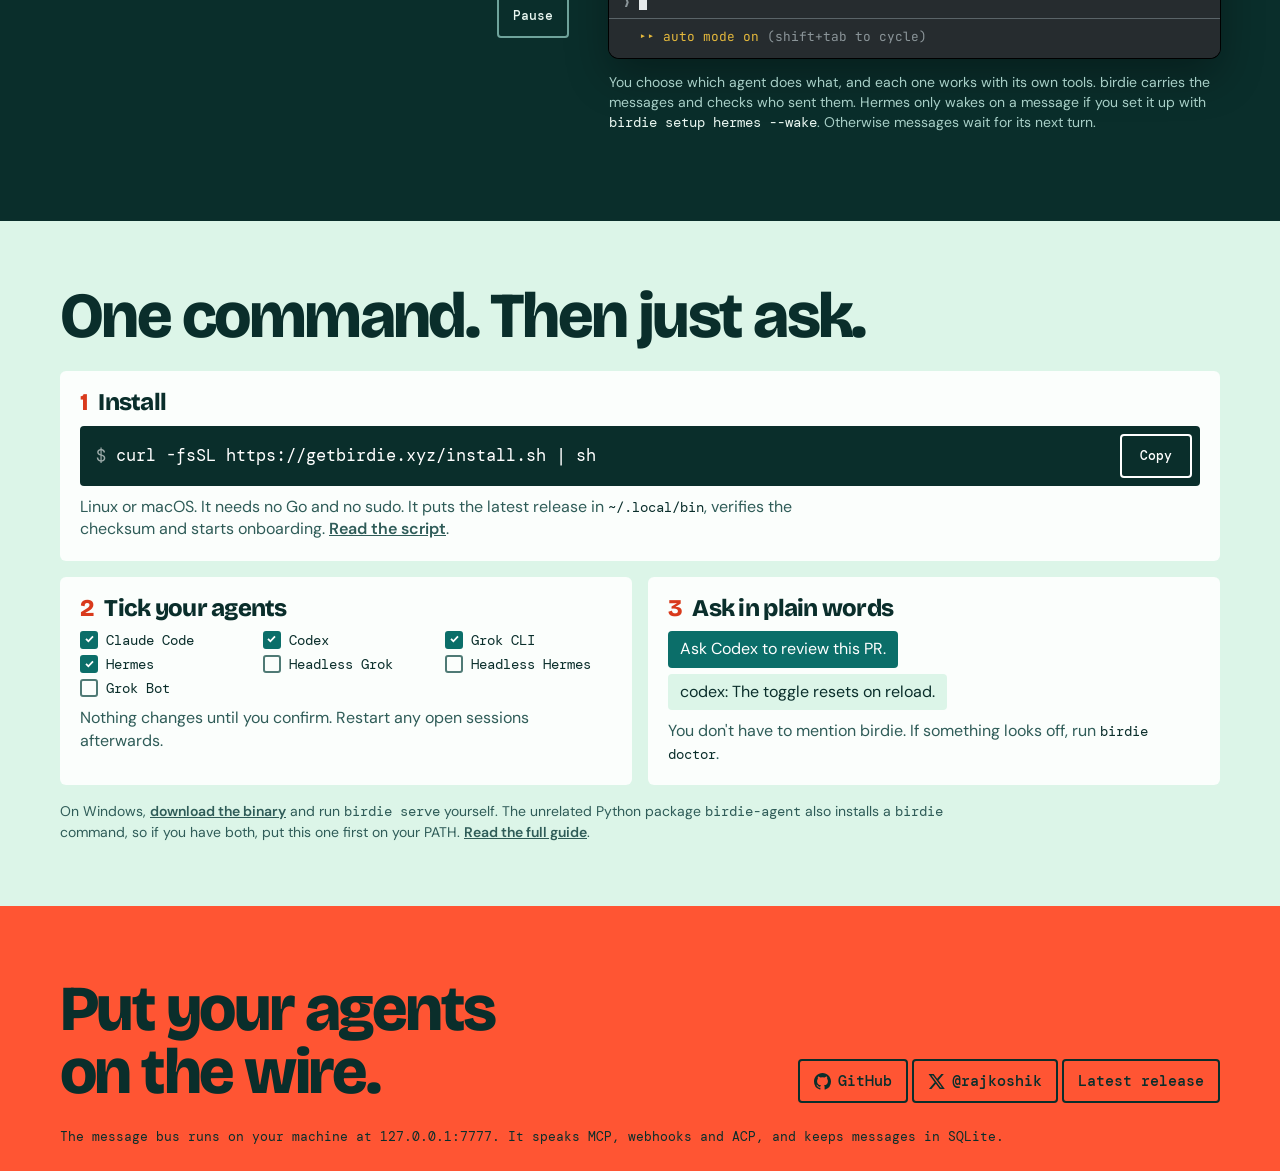
==== commit 556f6318: "Install from getbirdie.xyz/install.sh Serve the installer from our own domain with a 302 redirect to" ====
--- a/site/index.html
+++ b/site/index.html
@@ -103,6 +103,10 @@
 .cmd button { flex: none; min-height: 44px; min-width: 72px; padding: 0 12px; border: 2px solid var(--on-action); border-radius: 4px; background: transparent; color: var(--on-action); font: 500 13px/1 var(--font-mono); cursor: pointer; }
 .cmd button:hover { background: color-mix(in srgb, var(--on-action) 16%, transparent); }
 .cmd button:focus-visible { outline-color: var(--on-action); }
+
+.hero-side .cmd code { font-size: 13.500px; }
+.sh-note { font-size: 14px; line-height: 1.4; }
+.sh-note a, .step p a { font-weight: 600; }
 
 /* Flow */
 .flow { padding-block: clamp(48px, 7vw, 88px); }
@@ -290,7 +294,8 @@
       <h1>Give your agents a way to talk.</h1>
       <div class="hero-side">
         <p class="lede">birdie lets Claude Code, Codex, Hermes, Grok and Grok Bot message each other from your machine. Every message has a verified sender, and every answer returns to the session that asked.</p>
-        <div class="cmd"><code>curl -fsSL https://raw.githubusercontent.com/koshikraj/birdie/main/install.sh | sh</code><button type="button" id="copy-hero" data-copy>Copy</button></div>
+        <div class="cmd"><code>curl -fsSL https://getbirdie.xyz/install.sh | sh</code><button type="button" id="copy-hero" data-copy>Copy</button></div>
+        <p class="sh-note">Linux or macOS. No sudo. <a href="https://github.com/koshikraj/birdie/blob/main/install.sh">Read the script</a></p>
       </div>
     </div>
     <div class="stage">
@@ -338,8 +343,8 @@
     <ol class="steps">
       <li class="step step-1">
         <h3><span>1</span>Install</h3>
-        <div class="cmd"><code>curl -fsSL https://raw.githubusercontent.com/koshikraj/birdie/main/install.sh | sh</code><button type="button" id="copy-install" data-copy>Copy</button></div>
-        <p>Linux or macOS. It needs no Go and no sudo. It puts the latest release in <code class="inl">~/.local/bin</code>, verifies the checksum and starts onboarding.</p>
+        <div class="cmd"><code>curl -fsSL https://getbirdie.xyz/install.sh | sh</code><button type="button" id="copy-install" data-copy>Copy</button></div>
+        <p>Linux or macOS. It needs no Go and no sudo. It puts the latest release in <code class="inl">~/.local/bin</code>, verifies the checksum and starts onboarding. <a href="https://github.com/koshikraj/birdie/blob/main/install.sh">Read the script</a>.</p>
       </li>
       <li class="step">
         <h3><span>2</span>Tick your agents</h3>
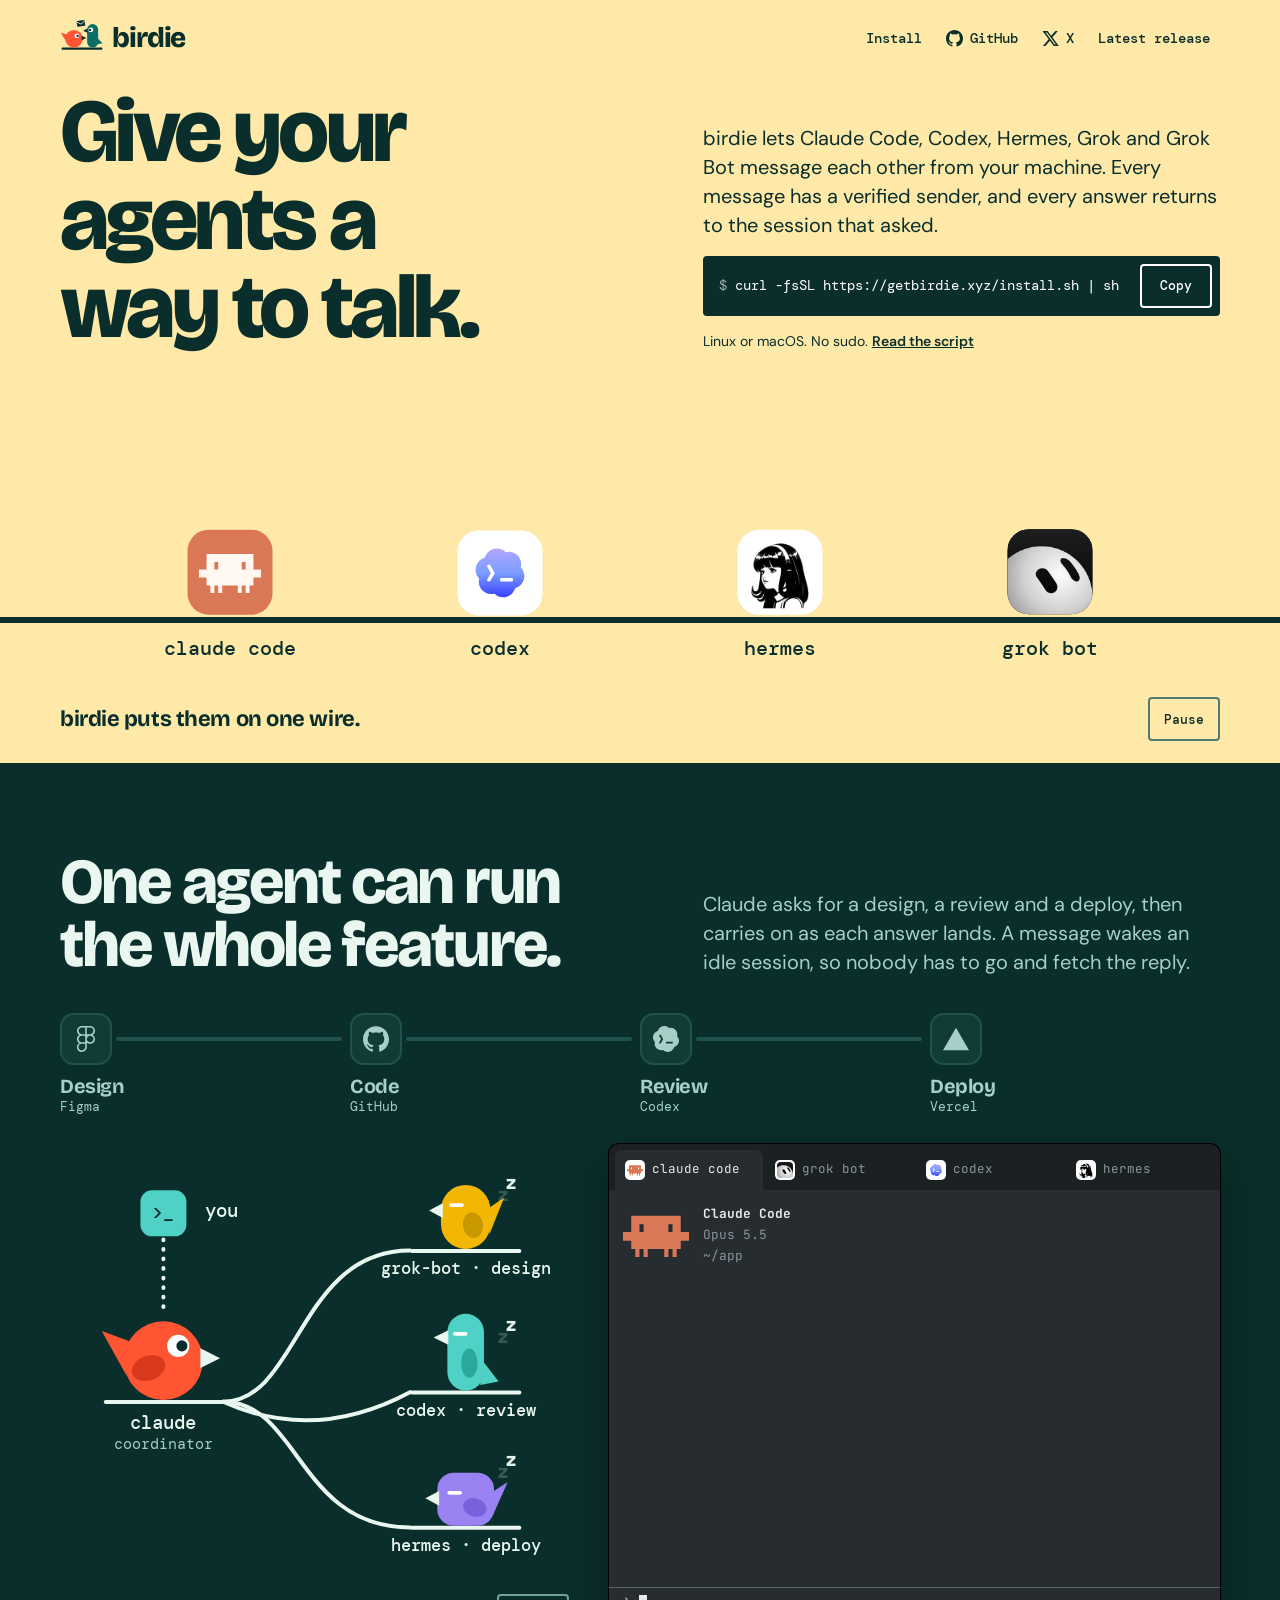
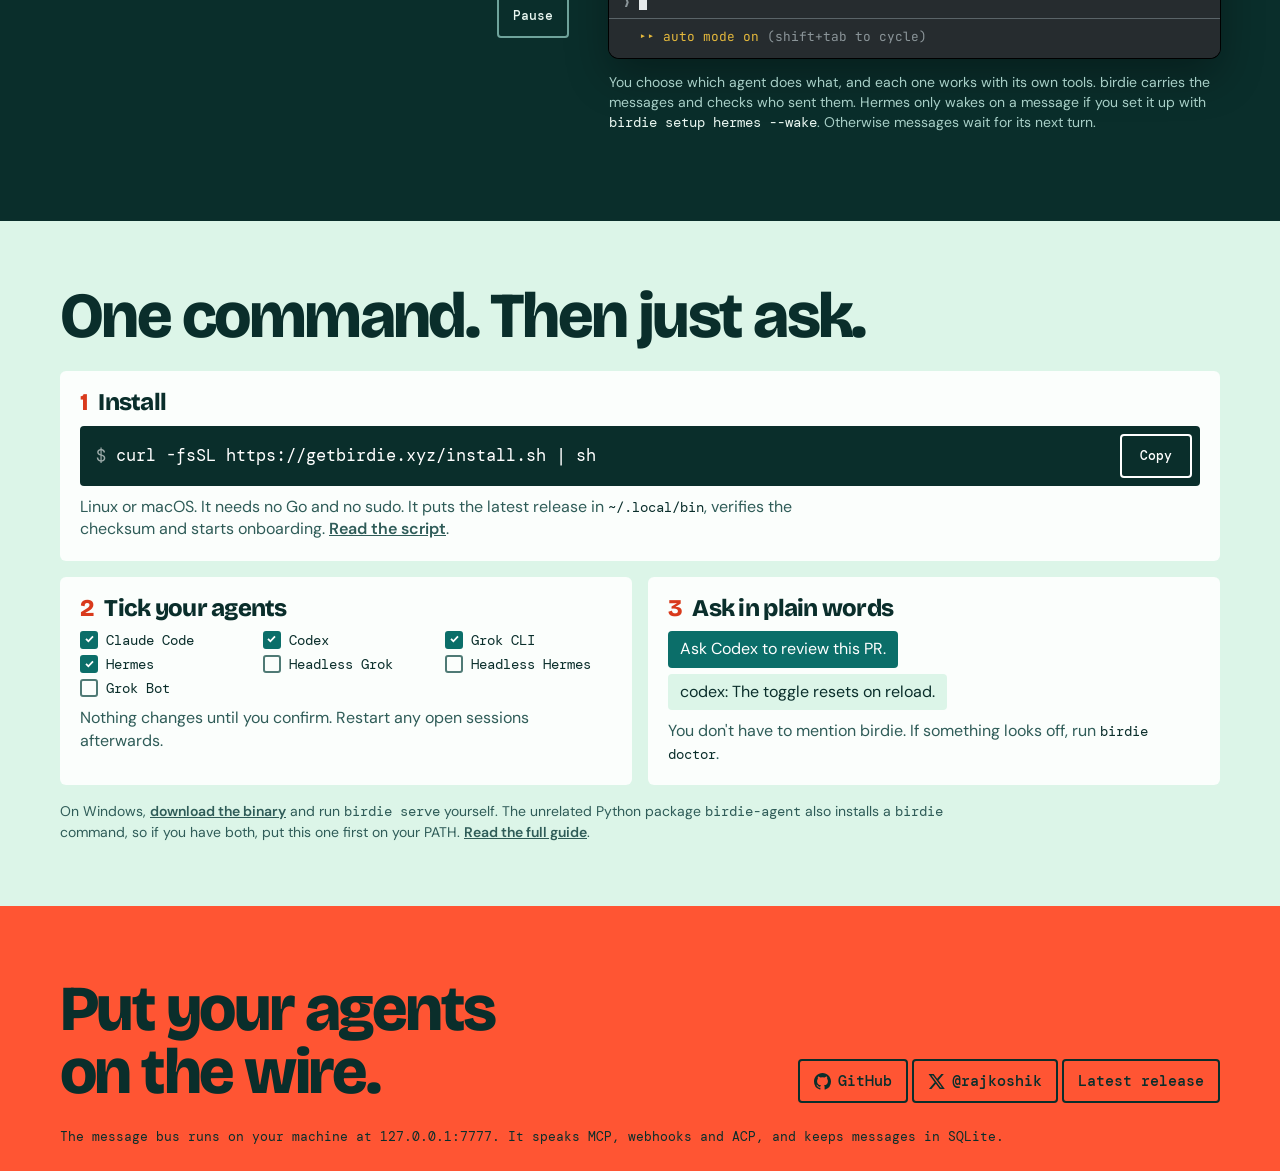
==== commit 12896c09: "Landing page: real Grok Bot icon and an animated logo Grok Bot is its own product, so use its app ic" ====
--- a/site/index.html
+++ b/site/index.html
@@ -79,7 +79,7 @@
 /* Header */
 .top { display: flex; flex-wrap: wrap; align-items: center; justify-content: space-between; gap: 8px 20px; padding-block: 16px; }
 .brand { display: inline-flex; align-items: center; gap: 8px; text-decoration: none; font: 800 28px/1 var(--font-display); letter-spacing: -0.04em; }
-.brand svg { width: 44px; height: 44px; display: block; }
+.brand svg { width: 44px; height: 44px; display: block; overflow: visible; }
 .links { display: flex; flex-wrap: wrap; align-items: center; gap: 4px; font: 500 14px/1.2 var(--font-mono); }
 .links a { display: inline-flex; align-items: center; gap: 7px; min-height: 44px; padding-inline: 10px; border-radius: 4px; text-decoration: none; white-space: nowrap; }
 .links a:hover { background: color-mix(in srgb, var(--ink) 10%, transparent); }
@@ -204,8 +204,8 @@
 .act { flex: none; display: flex; align-items: center; gap: 9px; margin-top: 4px; color: var(--c-dim); font-size: 14px; }
 .act .sh { background-image: linear-gradient(90deg, #8A8A85 35%, #1B1B1A 50%, #8A8A85 65%); }
 .eyes { display: inline-flex; align-items: center; justify-content: center; gap: 2.500px; flex: none; width: 24px; height: 24px; border-radius: 50%; background: #111111; }
-.eyes i { width: 4.500px; height: 9px; border-radius: 3px; background: #FFFFFF; animation: look 2.4s ease-in-out infinite; }
-@keyframes look { 0%, 44%, 56%, 100% { transform: scaleY(1); } 50% { transform: scaleY(0.15); } }
+.eyes i { width: 4.500px; height: 10px; border-radius: 3px; background: #FFFFFF; transform: rotate(12deg); animation: look 2.4s ease-in-out infinite; }
+@keyframes look { 0%, 44%, 56%, 100% { transform: rotate(12deg) scaleY(1); } 50% { transform: rotate(12deg) scaleY(0.15); } }
 .chatbox { flex: none; display: flex; align-items: center; gap: 8px; margin: 2px 14px 14px; padding: 6px 7px; border: 1px solid var(--c-line); border-radius: 22px; background: #FFFFFF; color: var(--c-dim); font-size: 14px; }
 .chatbox span { flex: 1; min-width: 0; }
 .chatbox .ci { display: grid; place-items: center; flex: none; width: 28px; height: 28px; border-radius: 50%; background: #EFEFEC; color: #55554F; font-size: 17px; line-height: 1; }
@@ -274,13 +274,13 @@
 </style>
 </head>
 <body>
-<svg class="sprite" aria-hidden="true" focusable="false"><symbol id="i-claudecode" viewBox="0 0 24 24" fill="currentColor"><g fill-rule="evenodd"><path clip-rule="evenodd" d="M20.998 10.949H24v3.102h-3v3.028h-1.487V20H18v-2.921h-1.487V20H15v-2.921H9V20H7.488v-2.921H6V20H4.487v-2.921H3V14.05H0V10.95h3V5h17.998v5.949zM6 10.949h1.488V8.102H6v2.847zm10.51 0H18V8.102h-1.49v2.847z"></path></g></symbol><symbol id="i-codex" viewBox="0 0 24 24" fill="currentColor"><path d="M9.064 3.344a4.578 4.578 0 012.285-.312c1 .115 1.891.54 2.673 1.275.01.01.024.017.037.021a.09.09 0 00.043 0 4.55 4.55 0 013.046.275l.047.022.116.057a4.581 4.581 0 012.188 2.399c.209.51.313 1.041.315 1.595a4.24 4.24 0 01-.134 1.223.123.123 0 00.03.115c.594.607.988 1.33 1.183 2.17.289 1.425-.007 2.71-.887 3.854l-.136.166a4.548 4.548 0 01-2.201 1.388.123.123 0 00-.081.076c-.191.551-.383 1.023-.74 1.494-.9 1.187-2.222 1.846-3.711 1.838-1.187-.006-2.239-.44-3.157-1.302a.107.107 0 00-.105-.024c-.388.125-.78.143-1.204.138a4.441 4.441 0 01-1.945-.466 4.544 4.544 0 01-1.61-1.335c-.152-.202-.303-.392-.414-.617a5.81 5.81 0 01-.37-.961 4.582 4.582 0 01-.014-2.298.124.124 0 00.006-.056.085.085 0 00-.027-.048 4.467 4.467 0 01-1.034-1.651 3.896 3.896 0 01-.251-1.192 5.189 5.189 0 01.141-1.6c.337-1.112.982-1.985 1.933-2.618.212-.141.413-.251.601-.33.215-.089.43-.164.646-.227a.098.098 0 00.065-.066 4.51 4.51 0 01.829-1.615 4.535 4.535 0 011.837-1.388zm3.482 10.565a.637.637 0 000 1.272h3.636a.637.637 0 100-1.272h-3.636zM8.462 9.23a.637.637 0 00-1.106.631l1.272 2.224-1.266 2.136a.636.636 0 101.095.649l1.454-2.455a.636.636 0 00.005-.64L8.462 9.23z" fill="url(#lobe-icons-codex-_R_0_)"></path><defs><linearGradient gradientUnits="userSpaceOnUse" id="lobe-icons-codex-_R_0_" x1="12" x2="12" y1="3" y2="21"><stop stop-color="#B1A7FF"></stop><stop offset=".5" stop-color="#7A9DFF"></stop><stop offset="1" stop-color="#3941FF"></stop></linearGradient></defs></symbol><symbol id="i-codex-mono" viewBox="0 0 24 24" fill="currentColor"><g fill-rule="evenodd"><path clip-rule="evenodd" d="M8.086.457a6.105 6.105 0 013.046-.415c1.333.153 2.521.72 3.564 1.7a.117.117 0 00.107.029c1.408-.346 2.762-.224 4.061.366l.063.03.154.076c1.357.703 2.33 1.77 2.918 3.198.278.679.418 1.388.421 2.126a5.655 5.655 0 01-.18 1.631.167.167 0 00.04.155 5.982 5.982 0 011.578 2.891c.385 1.901-.01 3.615-1.183 5.14l-.182.22a6.063 6.063 0 01-2.934 1.851.162.162 0 00-.108.102c-.255.736-.511 1.364-.987 1.992-1.199 1.582-2.962 2.462-4.948 2.451-1.583-.008-2.986-.587-4.21-1.736a.145.145 0 00-.14-.032c-.518.167-1.04.191-1.604.185a5.924 5.924 0 01-2.595-.622 6.058 6.058 0 01-2.146-1.781c-.203-.269-.404-.522-.551-.821a7.74 7.74 0 01-.495-1.283 6.11 6.11 0 01-.017-3.064.166.166 0 00.008-.074.115.115 0 00-.037-.064 5.958 5.958 0 01-1.38-2.202 5.196 5.196 0 01-.333-1.589 6.915 6.915 0 01.188-2.132c.45-1.484 1.309-2.648 2.577-3.493.282-.188.55-.334.802-.438.286-.12.573-.22.861-.304a.129.129 0 00.087-.087A6.016 6.016 0 015.635 2.31C6.315 1.464 7.132.846 8.086.457zm-.804 7.85a.848.848 0 00-1.473.842l1.694 2.965-1.688 2.848a.849.849 0 001.46.864l1.94-3.272a.849.849 0 00.007-.854l-1.94-3.393zm5.446 6.24a.849.849 0 000 1.695h4.848a.849.849 0 000-1.696h-4.848z"></path></g></symbol><symbol id="i-grok" viewBox="0 0 24 24" fill="currentColor"><g fill-rule="evenodd"><path d="M9.27 15.29l7.978-5.897c.391-.29.95-.177 1.137.272.98 2.369.542 5.215-1.41 7.169-1.951 1.954-4.667 2.382-7.149 1.406l-2.711 1.257c3.889 2.661 8.611 2.003 11.562-.953 2.341-2.344 3.066-5.539 2.388-8.42l.006.007c-.983-4.232.242-5.924 2.75-9.383.06-.082.12-.164.179-.248l-3.301 3.305v-.01L9.267 15.292M7.623 16.723c-2.792-2.67-2.31-6.801.071-9.184 1.761-1.763 4.647-2.483 7.166-1.425l2.705-1.25a7.808 7.808 0 00-1.829-1A8.975 8.975 0 005.984 5.83c-2.533 2.536-3.33 6.436-1.962 9.764 1.022 2.487-.653 4.246-2.34 6.022-.599.63-1.199 1.259-1.682 1.925l7.62-6.815"></path></g></symbol><symbol id="i-hermes" viewBox="0 0 180 180"><image href="[data-uri]" width="180" height="180"/></symbol><symbol id="i-figma" viewBox="0 0 24 24" fill="currentColor"><path d="M15.852 8.981h-4.588V0h4.588c2.476 0 4.49 2.014 4.49 4.49s-2.014 4.491-4.49 4.491zM12.735 7.51h3.117c1.665 0 3.019-1.355 3.019-3.019s-1.355-3.019-3.019-3.019h-3.117V7.51zm0 1.471H8.148c-2.476 0-4.49-2.014-4.49-4.49S5.672 0 8.148 0h4.588v8.981zm-4.587-7.51c-1.665 0-3.019 1.355-3.019 3.019s1.354 3.02 3.019 3.02h3.117V1.471H8.148zm4.587 15.019H8.148c-2.476 0-4.49-2.014-4.49-4.49s2.014-4.49 4.49-4.49h4.588v8.98zM8.148 8.981c-1.665 0-3.019 1.355-3.019 3.019s1.355 3.019 3.019 3.019h3.117V8.981H8.148zM8.172 24c-2.489 0-4.515-2.014-4.515-4.49s2.014-4.49 4.49-4.49h4.588v4.441c0 2.503-2.047 4.539-4.563 4.539zm-.024-7.51a3.023 3.023 0 0 0-3.019 3.019c0 1.665 1.365 3.019 3.044 3.019 1.705 0 3.093-1.376 3.093-3.068v-2.97H8.148zm7.704 0h-.098c-2.476 0-4.49-2.014-4.49-4.49s2.014-4.49 4.49-4.49h.098c2.476 0 4.49 2.014 4.49 4.49s-2.014 4.49-4.49 4.49zm-.097-7.509c-1.665 0-3.019 1.355-3.019 3.019s1.355 3.019 3.019 3.019h.098c1.665 0 3.019-1.355 3.019-3.019s-1.355-3.019-3.019-3.019h-.098z"/></symbol><symbol id="i-github" viewBox="0 0 24 24" fill="currentColor"><path d="M12 .297c-6.63 0-12 5.373-12 12 0 5.303 3.438 9.8 8.205 11.385.6.113.82-.258.82-.577 0-.285-.01-1.04-.015-2.04-3.338.724-4.042-1.61-4.042-1.61C4.422 18.07 3.633 17.7 3.633 17.7c-1.087-.744.084-.729.084-.729 1.205.084 1.838 1.236 1.838 1.236 1.07 1.835 2.809 1.305 3.495.998.108-.776.417-1.305.76-1.605-2.665-.3-5.466-1.332-5.466-5.93 0-1.31.465-2.38 1.235-3.22-.135-.303-.54-1.523.105-3.176 0 0 1.005-.322 3.3 1.23.96-.267 1.98-.399 3-.405 1.02.006 2.04.138 3 .405 2.28-1.552 3.285-1.23 3.285-1.23.645 1.653.24 2.873.12 3.176.765.84 1.23 1.91 1.23 3.22 0 4.61-2.805 5.625-5.475 5.92.42.36.81 1.096.81 2.22 0 1.606-.015 2.896-.015 3.286 0 .315.21.69.825.57C20.565 22.092 24 17.592 24 12.297c0-6.627-5.373-12-12-12"/></symbol><symbol id="i-vercel" viewBox="0 0 24 24" fill="currentColor"><path d="m12 1.608 12 20.784H0Z"/></symbol></svg>
+<svg class="sprite" aria-hidden="true" focusable="false"><symbol id="i-claudecode" viewBox="0 0 24 24" fill="currentColor"><g fill-rule="evenodd"><path clip-rule="evenodd" d="M20.998 10.949H24v3.102h-3v3.028h-1.487V20H18v-2.921h-1.487V20H15v-2.921H9V20H7.488v-2.921H6V20H4.487v-2.921H3V14.05H0V10.95h3V5h17.998v5.949zM6 10.949h1.488V8.102H6v2.847zm10.51 0H18V8.102h-1.49v2.847z"></path></g></symbol><symbol id="i-codex" viewBox="0 0 24 24" fill="currentColor"><path d="M9.064 3.344a4.578 4.578 0 012.285-.312c1 .115 1.891.54 2.673 1.275.01.01.024.017.037.021a.09.09 0 00.043 0 4.55 4.55 0 013.046.275l.047.022.116.057a4.581 4.581 0 012.188 2.399c.209.51.313 1.041.315 1.595a4.24 4.24 0 01-.134 1.223.123.123 0 00.03.115c.594.607.988 1.33 1.183 2.17.289 1.425-.007 2.71-.887 3.854l-.136.166a4.548 4.548 0 01-2.201 1.388.123.123 0 00-.081.076c-.191.551-.383 1.023-.74 1.494-.9 1.187-2.222 1.846-3.711 1.838-1.187-.006-2.239-.44-3.157-1.302a.107.107 0 00-.105-.024c-.388.125-.78.143-1.204.138a4.441 4.441 0 01-1.945-.466 4.544 4.544 0 01-1.61-1.335c-.152-.202-.303-.392-.414-.617a5.81 5.81 0 01-.37-.961 4.582 4.582 0 01-.014-2.298.124.124 0 00.006-.056.085.085 0 00-.027-.048 4.467 4.467 0 01-1.034-1.651 3.896 3.896 0 01-.251-1.192 5.189 5.189 0 01.141-1.6c.337-1.112.982-1.985 1.933-2.618.212-.141.413-.251.601-.33.215-.089.43-.164.646-.227a.098.098 0 00.065-.066 4.51 4.51 0 01.829-1.615 4.535 4.535 0 011.837-1.388zm3.482 10.565a.637.637 0 000 1.272h3.636a.637.637 0 100-1.272h-3.636zM8.462 9.23a.637.637 0 00-1.106.631l1.272 2.224-1.266 2.136a.636.636 0 101.095.649l1.454-2.455a.636.636 0 00.005-.64L8.462 9.23z" fill="url(#lobe-icons-codex-_R_0_)"></path><defs><linearGradient gradientUnits="userSpaceOnUse" id="lobe-icons-codex-_R_0_" x1="12" x2="12" y1="3" y2="21"><stop stop-color="#B1A7FF"></stop><stop offset=".5" stop-color="#7A9DFF"></stop><stop offset="1" stop-color="#3941FF"></stop></linearGradient></defs></symbol><symbol id="i-codex-mono" viewBox="0 0 24 24" fill="currentColor"><g fill-rule="evenodd"><path clip-rule="evenodd" d="M8.086.457a6.105 6.105 0 013.046-.415c1.333.153 2.521.72 3.564 1.7a.117.117 0 00.107.029c1.408-.346 2.762-.224 4.061.366l.063.03.154.076c1.357.703 2.33 1.77 2.918 3.198.278.679.418 1.388.421 2.126a5.655 5.655 0 01-.18 1.631.167.167 0 00.04.155 5.982 5.982 0 011.578 2.891c.385 1.901-.01 3.615-1.183 5.14l-.182.22a6.063 6.063 0 01-2.934 1.851.162.162 0 00-.108.102c-.255.736-.511 1.364-.987 1.992-1.199 1.582-2.962 2.462-4.948 2.451-1.583-.008-2.986-.587-4.21-1.736a.145.145 0 00-.14-.032c-.518.167-1.04.191-1.604.185a5.924 5.924 0 01-2.595-.622 6.058 6.058 0 01-2.146-1.781c-.203-.269-.404-.522-.551-.821a7.74 7.74 0 01-.495-1.283 6.11 6.11 0 01-.017-3.064.166.166 0 00.008-.074.115.115 0 00-.037-.064 5.958 5.958 0 01-1.38-2.202 5.196 5.196 0 01-.333-1.589 6.915 6.915 0 01.188-2.132c.45-1.484 1.309-2.648 2.577-3.493.282-.188.55-.334.802-.438.286-.12.573-.22.861-.304a.129.129 0 00.087-.087A6.016 6.016 0 015.635 2.31C6.315 1.464 7.132.846 8.086.457zm-.804 7.85a.848.848 0 00-1.473.842l1.694 2.965-1.688 2.848a.849.849 0 001.46.864l1.94-3.272a.849.849 0 00.007-.854l-1.94-3.393zm5.446 6.24a.849.849 0 000 1.695h4.848a.849.849 0 000-1.696h-4.848z"></path></g></symbol><symbol id="i-grokbot" viewBox="0 0 256 256"><clipPath id="grokbot-tile"><rect width="256" height="256" rx="64"/></clipPath><image href="[data-uri]" width="256" height="256" clip-path="url(#grokbot-tile)"/></symbol><symbol id="i-hermes" viewBox="0 0 180 180"><image href="[data-uri]" width="180" height="180"/></symbol><symbol id="i-figma" viewBox="0 0 24 24" fill="currentColor"><path d="M15.852 8.981h-4.588V0h4.588c2.476 0 4.49 2.014 4.49 4.49s-2.014 4.491-4.49 4.491zM12.735 7.51h3.117c1.665 0 3.019-1.355 3.019-3.019s-1.355-3.019-3.019-3.019h-3.117V7.51zm0 1.471H8.148c-2.476 0-4.49-2.014-4.49-4.49S5.672 0 8.148 0h4.588v8.981zm-4.587-7.51c-1.665 0-3.019 1.355-3.019 3.019s1.354 3.02 3.019 3.02h3.117V1.471H8.148zm4.587 15.019H8.148c-2.476 0-4.49-2.014-4.49-4.49s2.014-4.49 4.49-4.49h4.588v8.98zM8.148 8.981c-1.665 0-3.019 1.355-3.019 3.019s1.355 3.019 3.019 3.019h3.117V8.981H8.148zM8.172 24c-2.489 0-4.515-2.014-4.515-4.49s2.014-4.49 4.49-4.49h4.588v4.441c0 2.503-2.047 4.539-4.563 4.539zm-.024-7.51a3.023 3.023 0 0 0-3.019 3.019c0 1.665 1.365 3.019 3.044 3.019 1.705 0 3.093-1.376 3.093-3.068v-2.97H8.148zm7.704 0h-.098c-2.476 0-4.49-2.014-4.49-4.49s2.014-4.49 4.49-4.49h.098c2.476 0 4.49 2.014 4.49 4.49s-2.014 4.49-4.49 4.49zm-.097-7.509c-1.665 0-3.019 1.355-3.019 3.019s1.355 3.019 3.019 3.019h.098c1.665 0 3.019-1.355 3.019-3.019s-1.355-3.019-3.019-3.019h-.098z"/></symbol><symbol id="i-github" viewBox="0 0 24 24" fill="currentColor"><path d="M12 .297c-6.63 0-12 5.373-12 12 0 5.303 3.438 9.8 8.205 11.385.6.113.82-.258.82-.577 0-.285-.01-1.04-.015-2.04-3.338.724-4.042-1.61-4.042-1.61C4.422 18.07 3.633 17.7 3.633 17.7c-1.087-.744.084-.729.084-.729 1.205.084 1.838 1.236 1.838 1.236 1.07 1.835 2.809 1.305 3.495.998.108-.776.417-1.305.76-1.605-2.665-.3-5.466-1.332-5.466-5.93 0-1.31.465-2.38 1.235-3.22-.135-.303-.54-1.523.105-3.176 0 0 1.005-.322 3.3 1.23.96-.267 1.98-.399 3-.405 1.02.006 2.04.138 3 .405 2.28-1.552 3.285-1.23 3.285-1.23.645 1.653.24 2.873.12 3.176.765.84 1.23 1.91 1.23 3.22 0 4.61-2.805 5.625-5.475 5.92.42.36.81 1.096.81 2.22 0 1.606-.015 2.896-.015 3.286 0 .315.21.69.825.57C20.565 22.092 24 17.592 24 12.297c0-6.627-5.373-12-12-12"/></symbol><symbol id="i-vercel" viewBox="0 0 24 24" fill="currentColor"><path d="m12 1.608 12 20.784H0Z"/></symbol></svg>
 
 <header class="hero" id="top">
   <div class="wrap">
     <nav class="top" aria-label="Main">
       <a class="brand" href="#top" aria-label="birdie home">
-        <svg viewBox="0 0 120 120" aria-hidden="true"><rect x="4" y="86" width="112" height="6" rx="3" style="fill:var(--bird-line)"/><path style="fill:var(--tomato)" d="M18 50 L2 46 L16 68 Z"/><circle cx="38" cy="62" r="24" style="fill:var(--tomato)"/><path style="fill:var(--bird-line)" d="M59 54 L72 60 L59 66 Z"/><circle cx="46" cy="54" r="6.5" fill="#FFFFFF"/><circle cx="48" cy="54" r="3.2" fill="#0A2E2B"/><path style="fill:var(--agent-2)" d="M100 58 L116 74 L100 78 Z"/><rect x="74" y="22" width="30" height="64" rx="15" style="fill:var(--agent-2)"/><path style="fill:var(--bird-line)" d="M75 34 L63 40 L75 46 Z"/><circle cx="84" cy="38" r="6.5" fill="#FFFFFF"/><circle cx="82" cy="38" r="3.2" fill="#0A2E2B"/><g transform="rotate(-8 57 20)"><rect x="46" y="12" width="22" height="16" rx="2" style="fill:var(--mark-letter)"/><path style="fill:var(--mark-fold)" d="M46 13.5 L57 21 L68 13.5 L68 16 L57 23.5 L46 16 Z"/></g></svg>
+        <svg viewBox="0 0 120 120" aria-hidden="true"><rect class="lg-wire" x="4" y="86" width="112" height="6" rx="3" style="fill:var(--bird-line)"/><path class="lg-dot-tail" style="fill:var(--tomato)" d="M18 50 L2 46 L16 68 Z"/><circle class="lg-dot" cx="38" cy="62" r="24" style="fill:var(--tomato)"/><path class="lg-dot-beak" style="fill:var(--bird-line)" d="M59 54 L72 60 L59 66 Z"/><g class="lg-dot-eye"><circle cx="46" cy="54" r="6.5" fill="#FFFFFF"/><circle cx="48" cy="54" r="3.2" fill="#0A2E2B"/></g><path class="lg-dash-tail" style="fill:var(--agent-2)" d="M100 58 L116 74 L100 78 Z"/><rect class="lg-dash" x="74" y="22" width="30" height="64" rx="15" style="fill:var(--agent-2)"/><path class="lg-dash-beak" style="fill:var(--bird-line)" d="M75 34 L63 40 L75 46 Z"/><g class="lg-dash-eye"><circle cx="84" cy="38" r="6.5" fill="#FFFFFF"/><circle cx="82" cy="38" r="3.2" fill="#0A2E2B"/></g><g class="lg-letter"><g transform="rotate(-8 57 20)"><rect x="46" y="12" width="22" height="16" rx="2" style="fill:var(--mark-letter)"/><path style="fill:var(--mark-fold)" d="M46 13.5 L57 21 L68 13.5 L68 16 L57 23.5 L46 16 Z"/></g></g></svg>
         birdie
       </a>
       <div class="links">
@@ -512,7 +512,7 @@
     { label: "claude code", spec: SPECS.dot, face: 1, morph: 1.5, tile: { bg: "#D97757", icon: "i-claudecode", iconColor: "#FFF7F0", size: 50 }, pushes: [4.4, 11.2], hops: [7.3, 12.4] },
     { label: "codex", spec: SPECS.dash, face: 1, morph: 1.8, tile: { bg: "#FFFFFF", icon: "i-codex", size: 52 }, pushes: [8.1, 11.7], hops: [10.6, 12.9] },
     { label: "hermes", spec: SPECS.box, face: -1, morph: 2.1, tile: { bg: "#FFFFFF", icon: "i-hermes", size: 58 }, pushes: [6.3, 11.9], hops: [5.4, 12.7] },
-    { label: "grok bot", spec: SPECS.arch, face: -1, morph: 2.4, tile: { bg: "#000000", icon: "i-grok", iconColor: "#FFFFFF", size: 44 }, pushes: [9.8, 11.4], hops: [8.9, 12.2] }
+    { label: "grok bot", spec: SPECS.arch, face: -1, morph: 2.4, tile: { bg: "#000000", icon: "i-grokbot", size: 68 }, pushes: [9.8, 11.4], hops: [8.9, 12.2] }
   ];
   var HERO_LETTERS = [
     { a: 0, b: 2, at: 4.4, dur: 1.0, tone: "request" }, { a: 2, b: 0, at: 6.3, dur: 1.0, tone: "reply" },
@@ -550,12 +550,70 @@
     return heroScene;
   }
 
+  /* ---------- logo: the two birds pop into a dot and a line, then back ---------- */
+  var LOGO_T = 8.5, LOGO_POP = 0.7; // Two logo loops fit one hero loop, and the reduced-motion still lands on the birds.
+  var LOGO_OUT = [5.2, 5.32], LOGO_BACK = [7.6, 7.72];
+  var renderLogo = (function () {
+    var svg = document.querySelector(".brand svg");
+    function q(c) { return svg.querySelector("." + c); }
+    var wire = q("lg-wire"), dot = q("lg-dot"), dash = q("lg-dash"), letter = q("lg-letter");
+    var groups = [[q("lg-dot-tail"), 16, 60], [q("lg-dot-beak"), 59, 60], [q("lg-dot-eye"), 46, 54]];
+    var groups2 = [[q("lg-dash-tail"), 100, 68], [q("lg-dash-beak"), 75, 40], [q("lg-dash-eye"), 84, 38]];
+    function bits(token) {
+      var out = [];
+      for (var k = 0; k < 6; k++) { var c = el("circle", { r: 5, style: fill(token) }, svg); c.style.display = "none"; out.push(c); }
+      return out;
+    }
+    var dotBits = bits("tomato"), dashBits = bits("agent-2");
+    function amount(u, out, backAt) { return u < backAt ? back(seg(u, out, out + LOGO_POP), 1.7) : 1 - back(seg(u, backAt, backAt + LOGO_POP), 1.7); }
+    function fade(list, s) {
+      list.forEach(function (g) {
+        show(g[0], s > 0.01);
+        if (s > 0.01) g[0].setAttribute("transform", "translate(" + g[1] + " " + g[2] + ") scale(" + s + ") translate(" + (-g[1]) + " " + (-g[2]) + ")");
+      });
+    }
+    function burst(list, u, times, cx, cy) {
+      list.forEach(function (n) { n.style.display = "none"; });
+      times.forEach(function (b) {
+        var q2 = seg(u, b, b + 0.55);
+        if (q2 <= 0 || q2 >= 1) return;
+        list.forEach(function (n, k) {
+          var ang = k / 6 * Math.PI * 2 + 0.4, d = outCubic(q2) * 38;
+          n.style.display = "";
+          n.setAttribute("cx", cx + Math.cos(ang) * d);
+          n.setAttribute("cy", cy + Math.sin(ang) * d + q2 * q2 * 10);
+          n.setAttribute("r", 5.5 * (1 - q2) + 0.4);
+          n.setAttribute("opacity", 1 - q2);
+        });
+      });
+    }
+    return function (t) {
+      var u = t % LOGO_T;
+      var d = amount(u, LOGO_OUT[0], LOGO_BACK[0]), l = amount(u, LOGO_OUT[1], LOGO_BACK[1]);
+      var hop = Math.sin(Math.PI * clamp(d)) * 4;
+      dot.setAttribute("cx", lerp(38, 30, d)); dot.setAttribute("cy", lerp(62, 60, d) - hop); dot.setAttribute("r", Math.max(1, lerp(24, 18, d)));
+      var w = Math.max(4, lerp(30, 52, l)), h = Math.max(4, lerp(64, 24, l));
+      dash.setAttribute("x", lerp(74, 58, l)); dash.setAttribute("y", lerp(22, 48, l)); dash.setAttribute("width", w); dash.setAttribute("height", h); dash.setAttribute("rx", Math.min(w, h) / 2);
+      fade(groups, 1 - seg(clamp(d), 0, 0.45));
+      fade(groups2, 1 - seg(clamp(l), 0, 0.45));
+      var gone = clamp(Math.max(d, l));
+      var ww = 112 * (1 - seg(gone, 0.1, 0.8));
+      show(wire, ww > 0.5); wire.setAttribute("x", 60 - ww / 2); wire.setAttribute("width", ww);
+      var ls = 1 - seg(gone, 0, 0.5);
+      show(letter, ls > 0.01);
+      if (ls > 0.01) letter.setAttribute("transform", "translate(57 20) scale(" + ls + ") translate(-57 " + (-20 - (1 - ls) * 8) + ")");
+      burst(dotBits, u, [LOGO_OUT[0] + 0.05, LOGO_BACK[0] + 0.05], 34, 60);
+      burst(dashBits, u, [LOGO_OUT[1] + 0.05, LOGO_BACK[1] + 0.05], 84, 58);
+    };
+  })();
+
   function letterPos(L, x1, x2, e) {
     var H = 62 + Math.abs(x2 - x1) * 0.1;
     return { x: lerp(x1, x2, e), y: L.wire - 96 * L.S - Math.sin(Math.PI * e) * H };
   }
 
   function renderHero(t) {
+    renderLogo(t);
     var sc = heroScene, L = sc.L;
     // The wire draws out from the middle and reaches past both page edges.
     var draw = inOut(seg(t, 0.8, 1.4)) * (1 - inOut(seg(t, 16.1, 16.6)));
@@ -705,7 +763,7 @@
       w.c = document.createElement("div"); w.c.className = "comp-claude";
       w.c.innerHTML = '<div class="box"><span class="prompt dim">❯</span> <span class="ty"></span><i class="cur"></i></div><div class="auto">▸▸ auto mode on <span class="dim">(shift+tab to cycle)<span class="busy"> · esc to interrupt</span></span></div>';
     } },
-    grokbot: { name: "grok bot", icon: "i-grok", iconColor: "#000000", chat: true, lines: [
+    grokbot: { name: "grok bot", icon: "i-grokbot", chat: true, lines: [
       { at: 0, raw: '<div class="when">Today 9:41 AM</div>' },
       bub(0, "morning", true),
       bub(0, "Morning! Anything I can do for you?"),
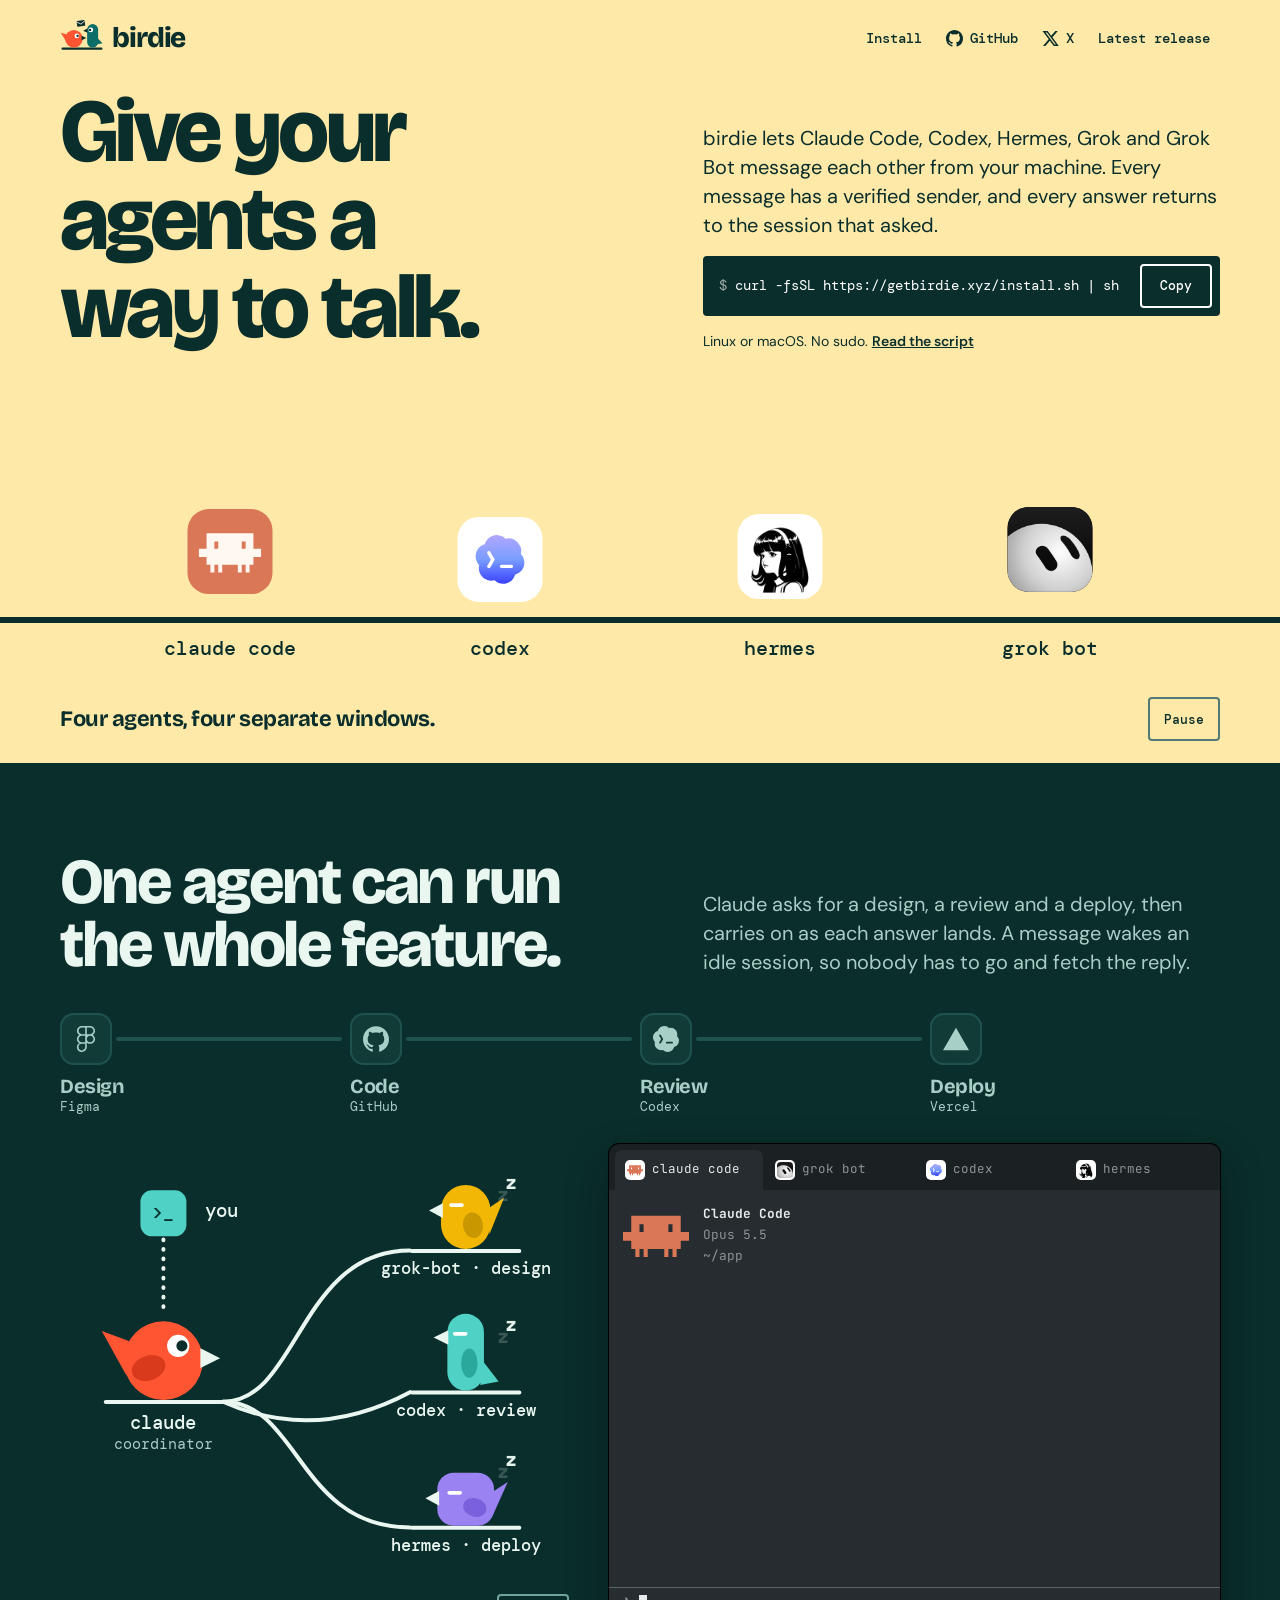
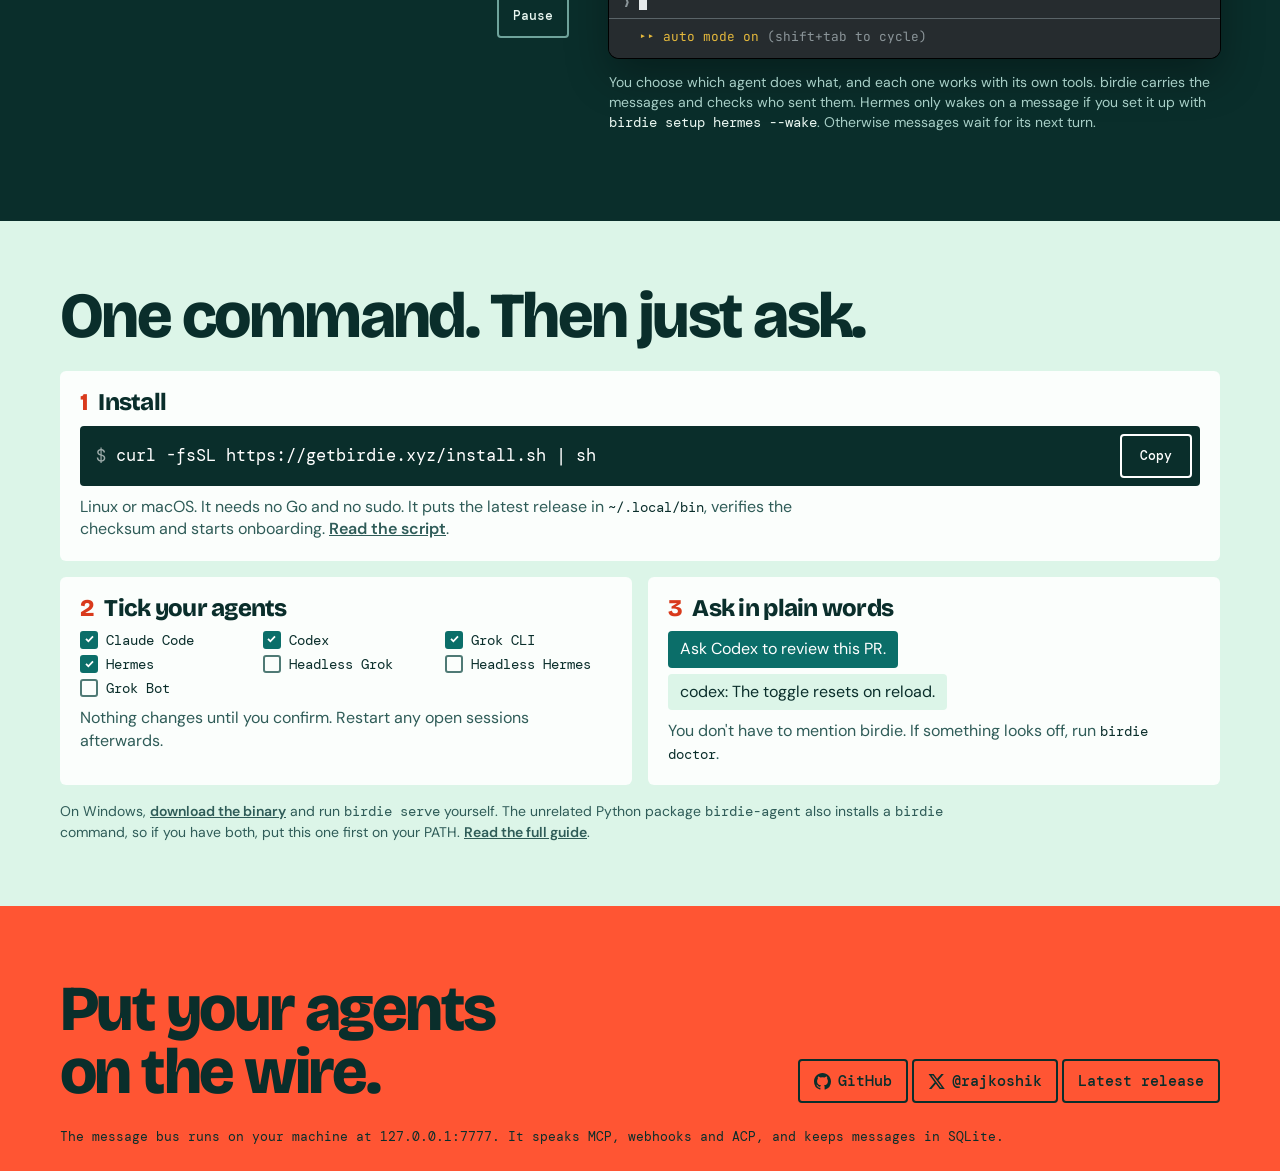
==== commit 9725aa9d: "Landing page: morph the logo into the small icon's upright dash" ====
--- a/site/index.html
+++ b/site/index.html
@@ -550,7 +550,7 @@
     return heroScene;
   }
 
-  /* ---------- logo: the two birds pop into a dot and a line, then back ---------- */
+  /* ---------- logo: the two birds pop into the small icon's dot and upright dash, then back ---------- */
   var LOGO_T = 8.5, LOGO_POP = 0.7; // Two logo loops fit one hero loop, and the reduced-motion still lands on the birds.
   var LOGO_OUT = [5.2, 5.32], LOGO_BACK = [7.6, 7.72];
   var renderLogo = (function () {
@@ -590,10 +590,14 @@
     return function (t) {
       var u = t % LOGO_T;
       var d = amount(u, LOGO_OUT[0], LOGO_BACK[0]), l = amount(u, LOGO_OUT[1], LOGO_BACK[1]);
-      var hop = Math.sin(Math.PI * clamp(d)) * 4;
-      dot.setAttribute("cx", lerp(38, 30, d)); dot.setAttribute("cy", lerp(62, 60, d) - hop); dot.setAttribute("r", Math.max(1, lerp(24, 18, d)));
-      var w = Math.max(4, lerp(30, 52, l)), h = Math.max(4, lerp(64, 24, l));
-      dash.setAttribute("x", lerp(74, 58, l)); dash.setAttribute("y", lerp(22, 48, l)); dash.setAttribute("width", w); dash.setAttribute("height", h); dash.setAttribute("rx", Math.min(w, h) / 2);
+      // Bird and icon sizes are close, so a quick squash mid-change is what makes it read as a pop.
+      var squashD = Math.sin(Math.PI * clamp(d)), squashL = Math.sin(Math.PI * clamp(l));
+      var r = Math.max(1, lerp(24, 27.5, d)) * (1 - squashD * 0.28);
+      dot.setAttribute("cx", lerp(38, 45, d)); dot.setAttribute("cy", lerp(62, 70, d) - squashD * 5); dot.setAttribute("r", r);
+      var w0 = lerp(30, 32.5, l), h0 = lerp(64, 75, l);
+      var w = Math.max(4, w0 * (1 + squashL * 0.3)), h = Math.max(4, h0 * (1 - squashL * 0.34));
+      var bottom = lerp(86, 97.5, l), cx = lerp(89, 91.25, l);
+      dash.setAttribute("x", cx - w / 2); dash.setAttribute("y", bottom - h); dash.setAttribute("width", w); dash.setAttribute("height", h); dash.setAttribute("rx", Math.min(w, h) / 2);
       fade(groups, 1 - seg(clamp(d), 0, 0.45));
       fade(groups2, 1 - seg(clamp(l), 0, 0.45));
       var gone = clamp(Math.max(d, l));
@@ -602,8 +606,8 @@
       var ls = 1 - seg(gone, 0, 0.5);
       show(letter, ls > 0.01);
       if (ls > 0.01) letter.setAttribute("transform", "translate(57 20) scale(" + ls + ") translate(-57 " + (-20 - (1 - ls) * 8) + ")");
-      burst(dotBits, u, [LOGO_OUT[0] + 0.05, LOGO_BACK[0] + 0.05], 34, 60);
-      burst(dashBits, u, [LOGO_OUT[1] + 0.05, LOGO_BACK[1] + 0.05], 84, 58);
+      burst(dotBits, u, [LOGO_OUT[0] + 0.05, LOGO_BACK[0] + 0.05], 42, 66);
+      burst(dashBits, u, [LOGO_OUT[1] + 0.05, LOGO_BACK[1] + 0.05], 90, 60);
     };
   })();
 
